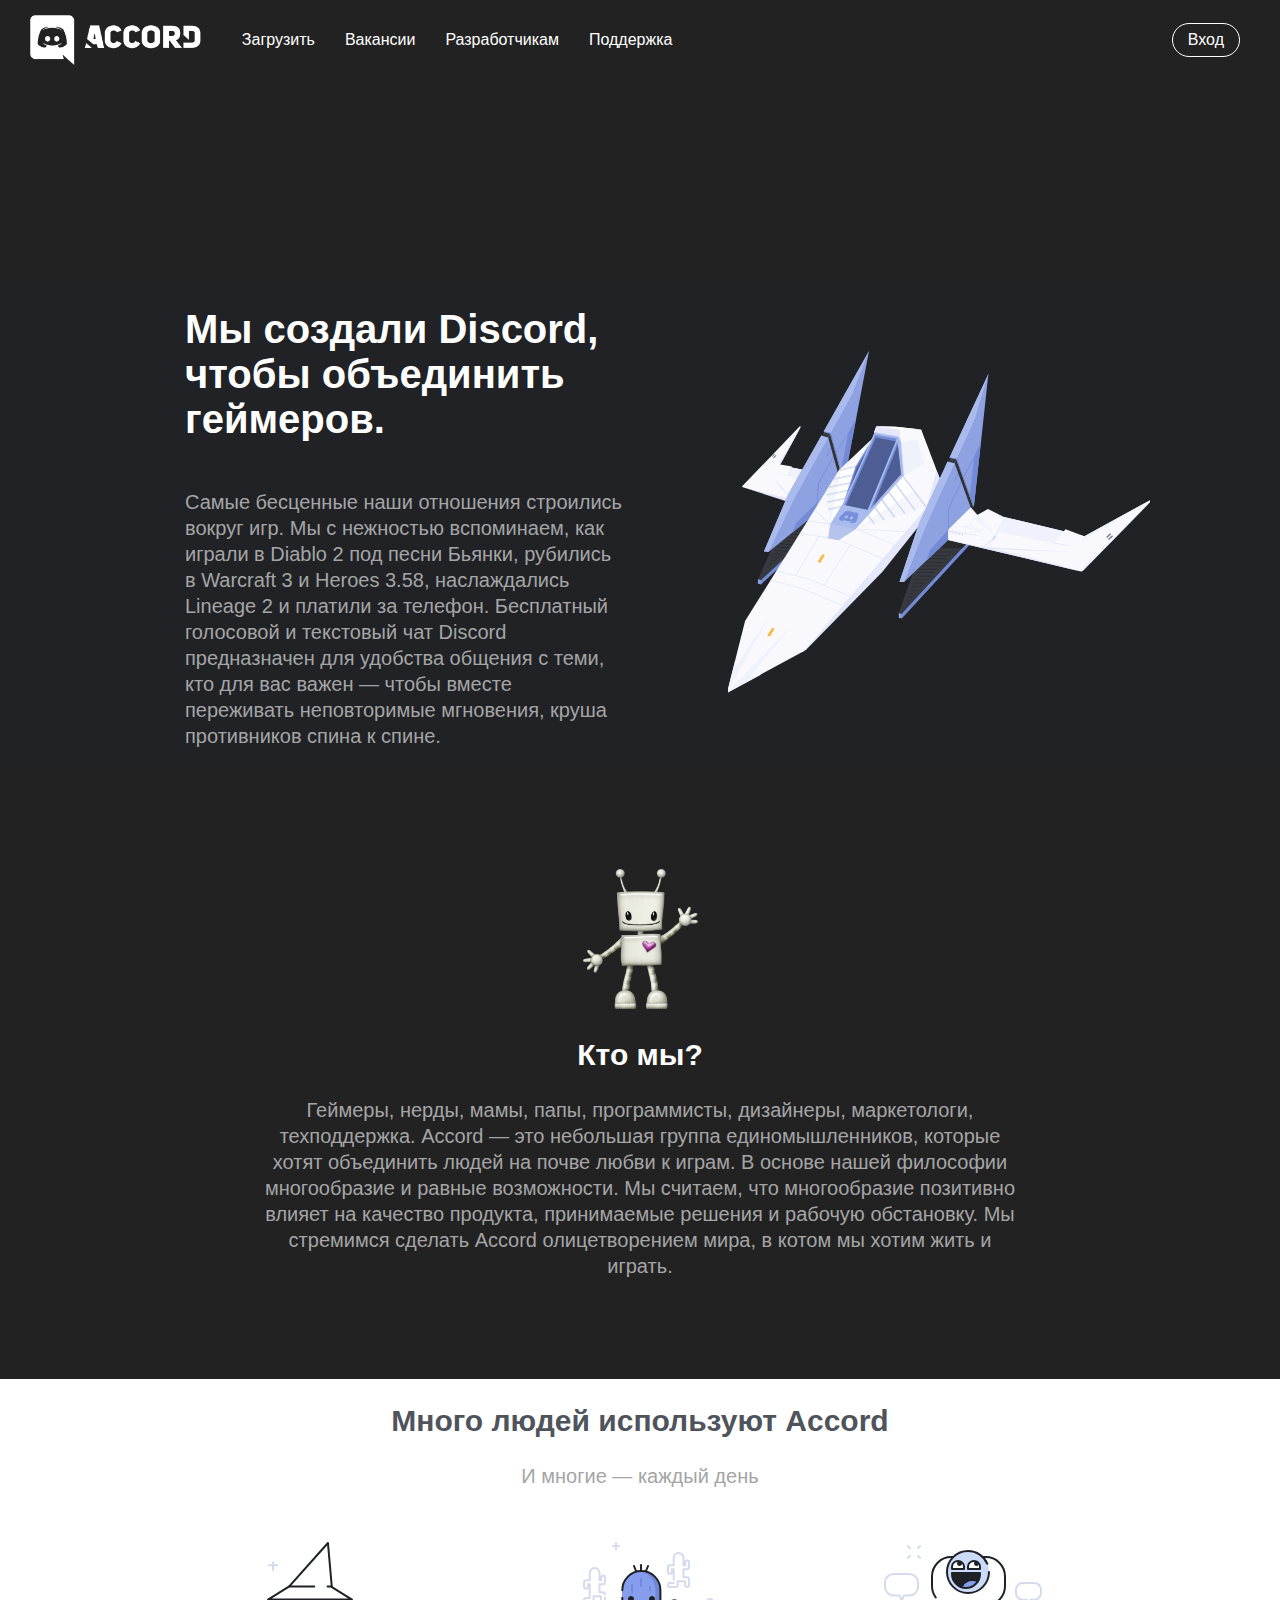
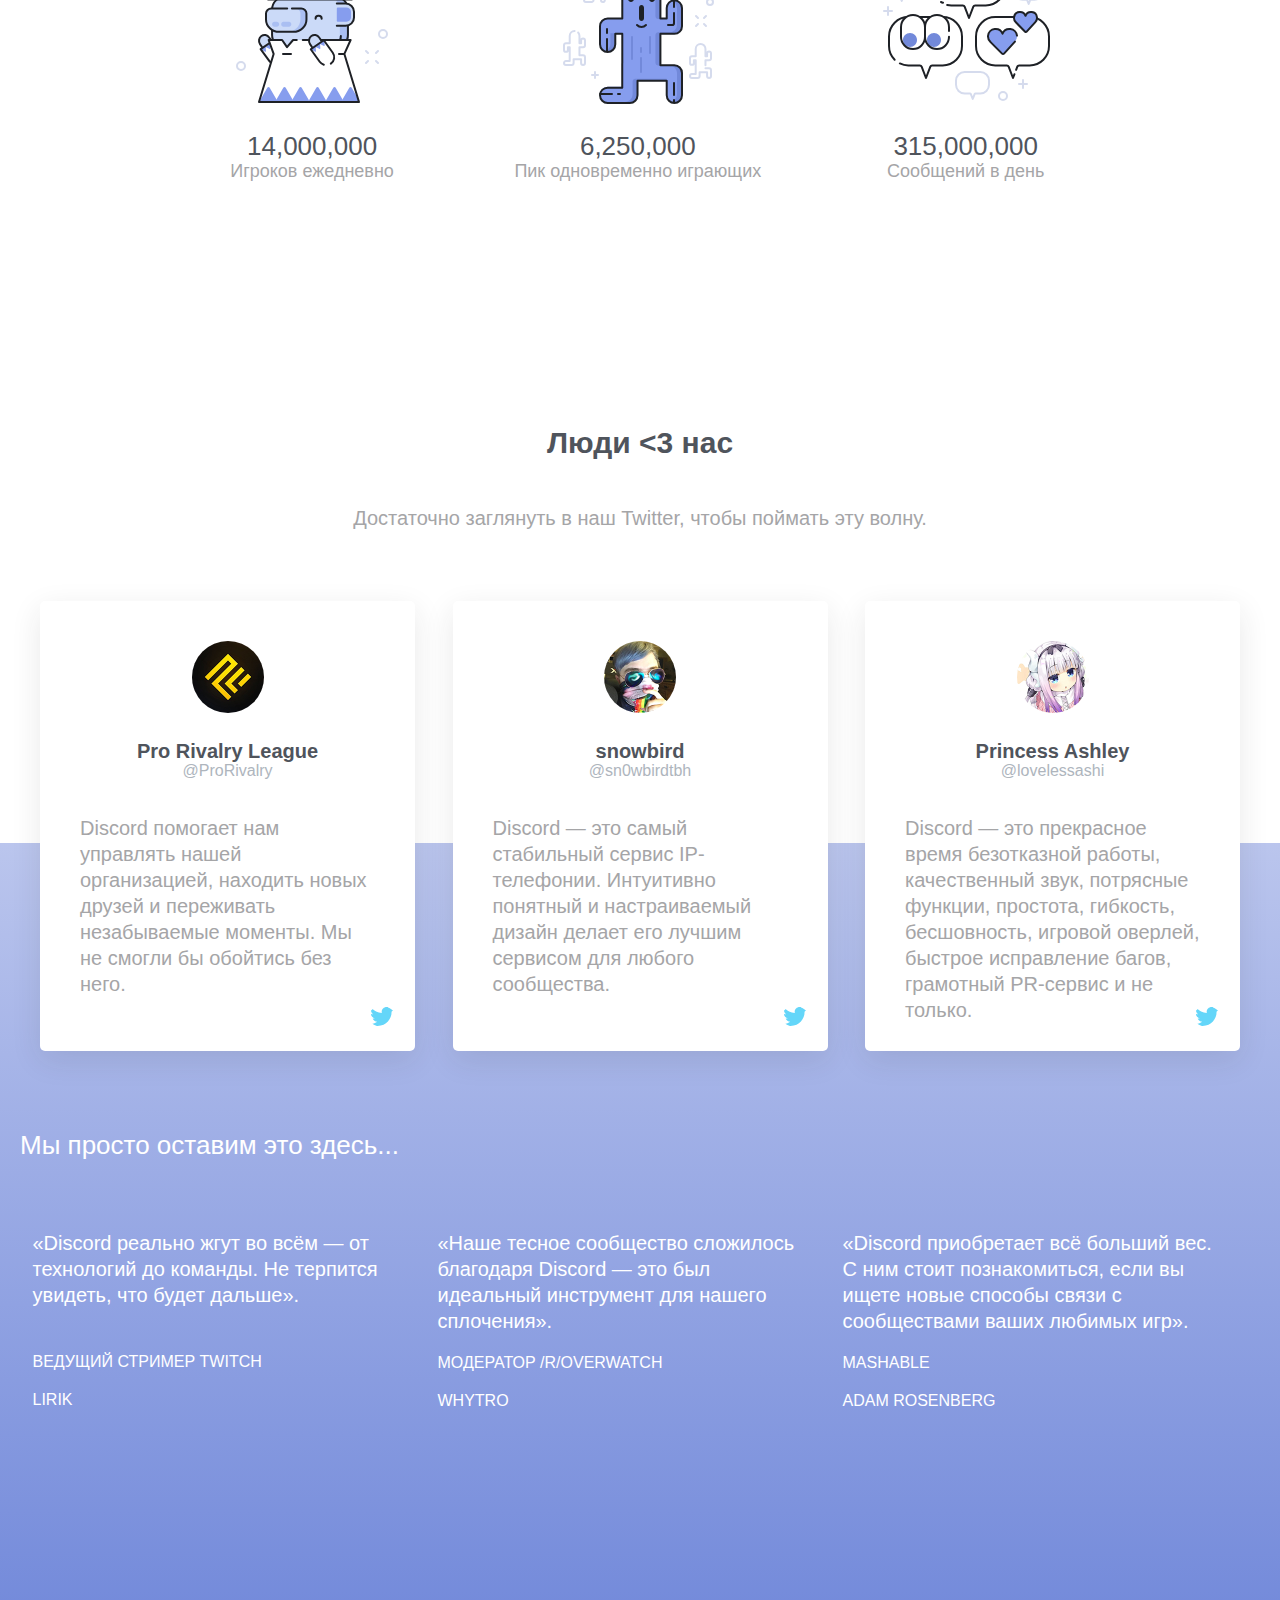
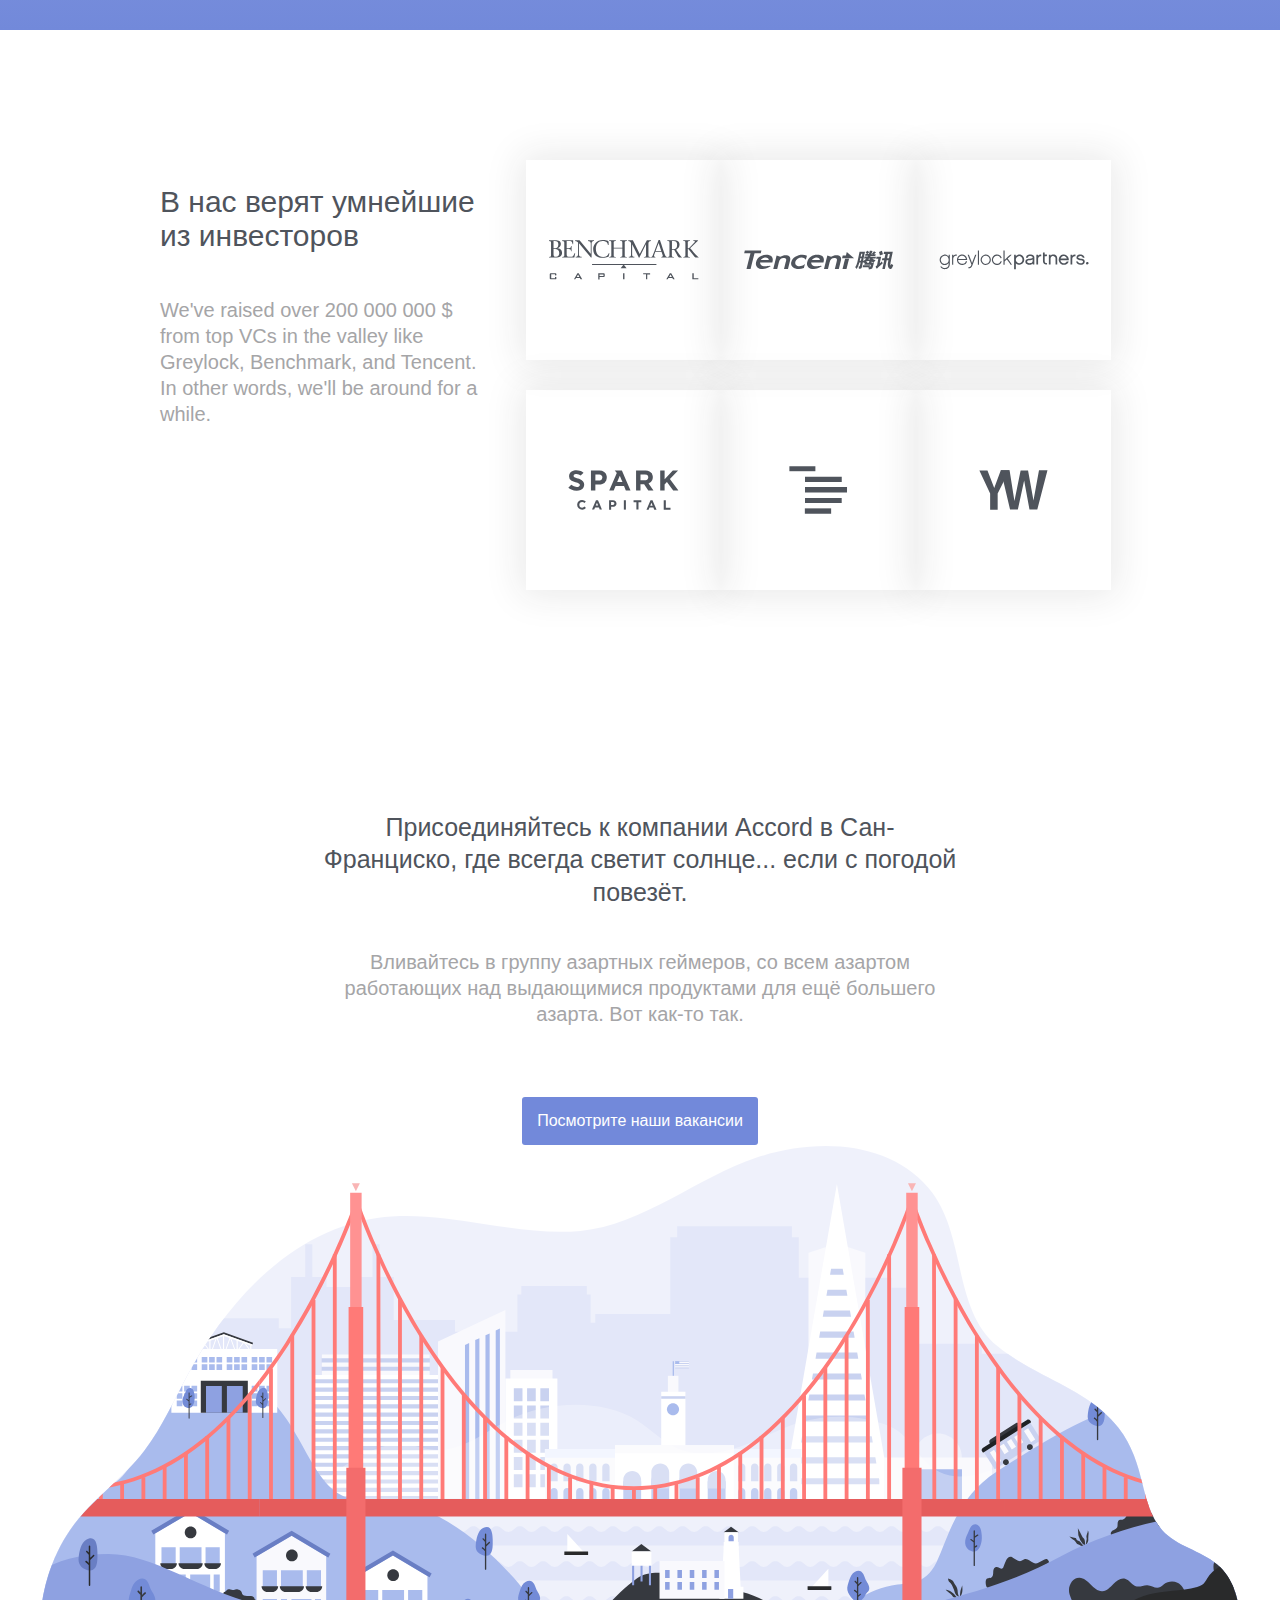
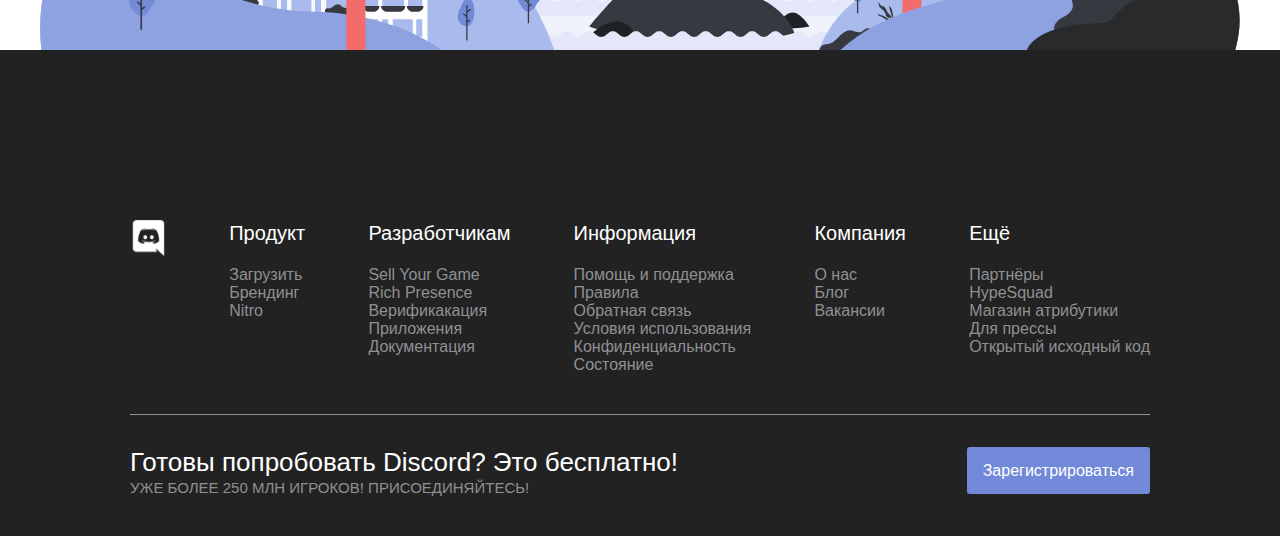
==== about.html @ 6767e028 "about page" ====
<!doctype html>
<html lang="en">
<head>
    <meta charset="UTF-8">
    <meta name="viewport"
          content="width=device-width, user-scalable=no, initial-scale=1.0, maximum-scale=1.0, minimum-scale=1.0">
    <meta http-equiv="X-UA-Compatible" content="ie=edge">
    <link rel="stylesheet" href="css/app.css">
    <link rel="stylesheet" href="https://use.fontawesome.com/releases/v5.8.1/css/all.css"
          integrity="sha384-50oBUHEmvpQ+1lW4y57PTFmhCaXp0ML5d60M1M7uH2+nqUivzIebhndOJK28anvf" crossorigin="anonymous">
    <link href="https://fonts.googleapis.com/css?family=Roboto+Condensed:300,400&amp;subset=cyrillic" rel="stylesheet"
          type='text/css'>
    <title>About_us</title>
</head>
<body>
<div class="square"></div>
<header>
    <div class="nav_panel">
        <div class="nav_panel__child">
            <img class="logo" src="img/default.png">
        </div>
        <ul class="nav_panel__child navigation">
            <li><a href="#">Загрузить</a></li>
            <li><a href="#">Вакансии</a></li>
            <li class="submenu"><a href="#">Разработчикам</a></li>
            <li class="submenu"><a href="#">Поддержка</a></li>
        </ul>
        <div class="nav_panel__child share">
            <a class="social social-tw" href="https://twitter.com/discordapp">
                <i class="fab fa-twitter-square"></i>
            </a>
            <a class="social social-fb" href="https://www.facebook.com/discordapp">
                <i class="fab fa-facebook-square"></i>
            </a>
            <a class="social social-inst" href="https://www.instagram.com/discordapp/">
                <i class="fab fa-instagram"></i>
            </a>
            <a class="button_open" href="https://discordapp.com/channels/@me">Вход</a>
        </div>
    </div>
</header>
<div class="what_for_section">
    <div class="what_for_wrapper">
        <div class="what_for_text">
            <h1>Мы создали Discord, чтобы объединить геймеров.</h1>
            <p> Самые бесценные наши отношения строились вокруг игр.
                Мы с нежностью вспоминаем, как играли в Diablo 2 под песни Бьянки, рубились в Warcraft 3 и Heroes 3.58,
                наслаждались Lineage 2 и платили за телефон.
                Бесплатный голосовой и текстовый чат Discord предназначен для удобства общения с теми,
                кто для вас важен — чтобы вместе переживать неповторимые мгновения, круша противников спина к спине.</p>
        </div>
        <div><img src="img/plain.svg" alt="plain"></div>
    </div>
</div>
<div class="who_we_are">
    <div class="who_we_are_wrapper">
        <div><img src="img/robot1.png" alt="robot"></div>
        <div class="who_we_are_text">
            <h2>Кто мы?</h2>
            <p> Геймеры, нерды, мамы, папы, программисты, дизайнеры, маркетологи,
                техподдержка. Accord — это небольшая группа единомышленников, которые
                хотят объединить людей на почве любви к играм. В основе нашей философии
                многообразие и равные возможности. Мы считаем, что многообразие позитивно
                влияет на качество продукта, принимаемые решения и рабочую обстановку. Мы
                стремимся сделать Accord олицетворением мира, в котом мы хотим жить и
                играть.</p>
        </div>
    </div>
</div>
<div class="how_many">
    <div class="how_many_wrapper">
        <div class="how_many_text">
            <h2>Много людей используют Accord</h2>
            <p> И многие — каждый день</p>
        </div>
        <div class="how_many_statistic">
            <div class="statistic_child players">
                <img src="img/dwarf.svg" alt="dwarf">
                <h3>14,000,000</h3>
                <p>Игроков ежедневно</p>
            </div>
            <div class="statistic_child pik">
                <img src="img/cactus.svg" alt="cactus">
                <h3>6,250,000</h3>
                <p>Пик одновременно играющих</p>
            </div>
            <div class="statistic_child messages">
                <img src="img/messages.svg" alt="messages">
                <h3>315,000,000</h3>
                <p>Сообщений в день</p>
            </div>
        </div>
    </div>
</div>
<div class="reviews">
    <div class="reviews_wrapper">
        <div class="reviews_text">
            <h2>Люди <3 нас</h2>
            <p> Достаточно заглянуть в наш Twitter, чтобы поймать эту волну.</p>
        </div>
        <div class="feedback">
            <div class="feedback_child first">
                <img src="img/avatars/first.jpg" alt="ProRivalry">
                <h4>Pro Rivalry League</h4>
                <div class="user_name">@ProRivalry</div>
                <p>Discord помогает нам управлять нашей организацией,
                    находить новых друзей и переживать незабываемые моменты.
                    Мы не смогли бы обойтись без него.</p>
                <a class="tweetLink" href="https://twitter.com/ProRivalry/status/864916530286411776" target="_blank">
                    <img src="img/twitter_blue.svg" alt="Twitter">
                </a>
            </div>
            <div class="feedback_child second">
                <img src="img/avatars/second.jpg" alt="snowbird">
                <h4>snowbird</h4>
                <div class="user_name">@sn0wbirdtbh</div>
                <p>Discord — это самый стабильный сервис IP-телефонии.
                    Интуитивно понятный и настраиваемый дизайн делает его лучшим сервисом
                    для любого сообщества.</p>
                <a class="tweetLink" href="https://twitter.com/snowbirdtbh/status/864934396373151745" target="_blank">
                    <img src="img/twitter_blue.svg" alt="Twitter">
                </a>
            </div>
            <div class="feedback_child third">
                <img src="img/avatars/third.jpg" alt="Princess Ashley">
                <h4>Princess Ashley</h4>
                <div class="user_name">@lovelessashi</div>
                <p>Discord — это прекрасное время безотказной работы, качественный звук,
                    потрясные функции, простота, гибкость, бесшовность, игровой оверлей,
                    быстрое исправление багов, грамотный PR-сервис и не только.</p>
                <a class="tweetLink" href="https://twitter.com/lovelessashi/status/864953511850594304" target="_blank">
                    <img src="img/twitter_blue.svg" alt="Twitter">
                </a>
            </div>
        </div>
    </div>
    <div class="leave_it_here">
        <h3>Мы просто оставим это здесь...</h3>
    </div>
    <div class="quotes">
        <div class="quotes_child streamer">
            <p>«Discord реально жгут во всём — от технологий до команды. Не терпится увидеть, что будет дальше».</p>
            <div>ВЕДУЩИЙ СТРИМЕР TWITCH</div>
            <div>LIRIK</div>
        </div>
        <div class="quotes_child moderator">
            <p>«Наше тесное сообщество сложилось благодаря Discord —
                это был идеальный инструмент для нашего сплочения».</p>
            <div>МОДЕРАТОР /R/OVERWATCH</div>
            <div>WHYTRO</div>
        </div>
        <div class="quotes_child mashable">
            <p>«Discord приобретает всё больший вес. С ним стоит познакомиться,
                если вы ищете новые способы связи с сообществами ваших любимых игр».</p>
            <div>MASHABLE</div>
            <div>ADAM ROSENBERG</div>
        </div>
    </div>
</div>

<div class="investors">
    <div class="investors_wrapper">
        <div class="investors_text">
            <h2>В нас верят умнейшие из инвесторов</h2>
            <p> We've raised over 200 000 000 $ from top
                VCs in the valley like Greylock, Benchmark, and Tencent.
                In other words, we'll be around for a while.</p>
        </div>
        <div class="investors_name">
            <div class="investors_name_child benchmark">
                <a href="http://www.benchmark.com/">
                    <img src="img/elements/benchmark.svg" alt="benchmark">
                </a>
            </div>
            <div class="investors_name_child tencent">
                <a href="https://www.tencent.com/zh-cn/index.html">
                    <img src="img/elements/tencent.svg" alt="tencent">
                </a>
            </div>
            <div class="investors_name_child greylock">
                <a href="https://www.greylock.com/">
                    <img src="img/elements/greylock.svg" alt="greylock">
                </a>
            </div>
            <div class="investors_name_child sparkcapital">
                <a href="https://www.sparkcapital.com/">
                    <img src="img/elements/spark.svg" alt="sparkcapital">
                </a>
            </div>
            <div class="investors_name_child indexventures">
                <a href="https://www.indexventures.com/">
                    <img src="img/elements/indexventures.svg" alt="indexventures">
                </a>
            </div>
            <div class="investors_name_child youwebinc">
                <a href="https://www.youwebinc.com/">
                    <img src="img/elements/youwebinc.svg" alt="youwebinc">
                </a>
            </div>
        </div>
    </div>
</div>

            <div class="joinAccord">
                <div class="joinAccord_wrapper">
                    <div class="joinAccord_text">
                        <h2>Присоединяйтесь к компании Accord в Сан-Франциско, где всегда светит солнце...
                            если с погодой повезёт.</h2>
                        <p> Вливайтесь в группу азартных геймеров, со всем азартом работающих над выдающимися
                            продуктами для ещё большего азарта. Вот как-то так.</p>
                    </div>
                    <div class="joinAccord_vacancies">
                        <a href="#">Посмотрите наши вакансии</a>
                    </div>
                    <img src="img/bridge.svg">
                </div>
            </div>
<footer>
<div class="footer_upper">
    <a class="footer_upper_child mini" href="#">
        <img class="minilogo" src="img/mini.png">
    </a>
    <div class="footer_upper_child product"><p>Продукт</p>
        <a href="#">Загрузить</a>
        <a href="#">Брендинг</a>
        <a href="#">Nitrо</a>
    </div>
    <div class="footer_upper_child developers"><p>Разработчикам</p>
        <a href="#">Sell Your Game</a>
        <a href="#">Rich Presence</a>
        <a href="#">Верификакация</a>
        <a href="#">Приложения</a>
        <a href="#">Документация</a>
    </div>
    <div class="footer_upper_child information"><p>Информация</p>
        <a href="#">Помощь и поддержка</a>
        <a href="#">Правила</a>
        <a href="#">Обратная связь</a>
        <a href="#">Условия использования</a>
        <a href="#">Конфиденциальность</a>
        <a href="#">Состояние</a>
    </div>
    <div class="footer_upper_child company"><p>Компания</p>
        <a href="about.html">О нас</a>
        <a href="#">Блог</a>
        <a href="#">Вакансии</a>
    </div>
    <div class="footer_upper_child else"><p>Ещё</p>
        <a href="#">Партнёры</a>
        <a href="#">HypeSquad</a>
        <a href="#">Магазин атрибутики</a>
        <a href="#">Для прессы</a>
        <a href="#">Открытый исходный код</a>
    </div>
</div>
<div class="footer_bottom">
    <div class="footer_bottom_text">
        <h2 class="readyToJoin">Готовы попробовать Discord? Это бесплатно!</h2>
        <h3 class="joinOtherPlayers">УЖЕ БОЛЕЕ 250 МЛН ИГРОКОВ! ПРИСОЕДИНЯЙТЕСЬ!</h3>
    </div>
    <a class="button_registration" href="//discordapp.com/register">Зарегистрироваться</a>
</div>
</footer>

            <script src="../js/script.js"></script>

</body>
</html>
---- css/app.css ----
.nav_panel .navigation, .nav_panel__child:last-child, .what_for_section, .who_we_are, .how_many, .investors, .investors_name_child, .investors_name_child a {
  display: flex;
  justify-content: center;
  align-items: center; }

.nav_panel__child:first-child, .main_section, .main__upper, footer, .what_for_wrapper .what_for_text, .who_we_are_wrapper, .who_we_are_text, .how_many_wrapper, .how_many_text, .statistic_child, .reviews, .reviews_wrapper, .reviews_text, .joinAccord_wrapper {
  display: flex;
  justify-content: center;
  align-items: center;
  flex-direction: column; }

.main__upper .button_wrapper, .footer_upper, .footer_bottom, .what_for_wrapper, .feedback {
  display: flex;
  justify-content: space-between;
  align-items: center; }

.how_many_statistic {
  display: flex;
  justify-content: space-around;
  align-items: center; }

.quotes, .investors_wrapper {
  display: flex;
  justify-content: center;
  align-items: flex-start; }

html, body {
  box-sizing: border-box;
  margin: 0px;
  padding: 0px;
  font-family: 'Roboto', sans-serif;
  background: #222222;
  color: white; }

header {
  color: #fff;
  width: 100%; }

.nav_panel {
  display: flex;
  padding: 0 30px;
  height: 80px; }
  .nav_panel__child .logo {
    height: 50px;
    width: auto; }
  .nav_panel__child:first-child {
    margin-right: 30px; }
  .nav_panel .navigation {
    list-style-type: none;
    padding: 0;
    margin: 0;
    justify-content: flex-start; }
    .nav_panel .navigation li {
      margin-right: 30px; }
      .nav_panel .navigation li a {
        text-decoration: none;
        display: block;
        color: #ffffff; }
  .nav_panel__child:last-child a {
    display: block;
    color: white;
    margin-right: 10px; }
  .nav_panel__child:last-child .button_open {
    text-decoration: none;
    border: 1px solid white;
    border-radius: 25px;
    padding: 7px 15px; }
    .nav_panel__child:last-child .button_open font {
      size: 10px; }
  .nav_panel .share {
    margin-left: auto; }

.main_section {
  width: 100%; }

.main__upper {
  box-sizing: border-box;
  max-width: 800px;
  margin-top: 50px; }
  .main__upper h1 {
    line-height: 44px; }
    .main__upper h1 font {
      size: 60px;
      weight: 700; }
  .main__upper p {
    color: #a5a5a7;
    line-height: 24px;
    margin-top: 12px;
    max-width: 720px;
    text-align: center; }
    .main__upper p font {
      size: 24px;
      weight: 400; }
  .main__upper .button_wrapper {
    width: 540px; }
  .main__upper .button {
    display: block;
    box-sizing: border-box;
    width: 250px;
    background-color: #fff;
    border-radius: 5px;
    color: #18191c;
    text-decoration: none;
    text-align: center;
    padding: 15px 15px; }
    .main__upper .button font {
      size: 10px; }
  .main__upper .open_accord {
    background-color: #7289DA;
    color: white; }

.main__bottom {
  position: relative;
  width: 100%;
  height: 650px;
  background: url("../img/elements/elements.png") no-repeat; }
  .main__bottom img {
    position: absolute; }

.question {
  left: 415px;
  top: 90px; }

.monitor_big {
  left: 380px;
  top: 160px; }

.laptop {
  left: 665px;
  top: 280px; }

.mob1 {
  top: 375px;
  left: 260px; }

.mob2 {
  top: 380px;
  left: 105px; }

.mixture {
  top: 425px;
  left: 50px; }

.joystick {
  top: 520px;
  left: 410px; }

.earphones {
  top: 258px;
  right: 225px; }

.coin_left {
  top: 258px;
  left: 200px; }

.coin_right {
  top: 40px;
  right: 520px; }

.bomb {
  top: 235px;
  left: 150px;
  animation: up_down 1.5s infinite alternate ease-in-out;
  animation-delay: .4s; }

.coin_left, .coin_right {
  animation: up_down 1.5s infinite alternate ease-in-out; }

@keyframes up_down {
  0% {
    transform: translateY(0); }
  100% {
    transform: translateY(10px); } }
footer {
  width: 100%;
  box-sizing: border-box;
  padding-bottom: 40px; }

.footer_upper {
  width: 1020px;
  box-sizing: border-box;
  margin: 150px auto 40px; }

.footer_upper_child {
  display: flex;
  justify-content: center;
  align-self: flex-start;
  flex-direction: column; }
  .footer_upper_child a {
    color: #909092;
    text-decoration: none; }
  .footer_upper_child p {
    color: white; }
  .footer_upper_child .minilogo {
    width: 36px;
    height: 36px;
    margin-top: 20px; }

.footer_bottom {
  width: 1020px;
  padding-top: 30px;
  border-top: 1px solid #909092; }

.footer_bottom_text h2 {
  font-size: 26px;
  font-weight: 400;
  line-height: 34px;
  margin: 0;
  outline: 0;
  padding: 0; }
.footer_bottom_text h3 {
  color: #909092;
  font-size: 15px;
  font-weight: 400;
  margin: 0;
  outline: 0;
  padding: 0;
  vertical-align: baseline;
  line-height: 1.15; }

.button_registration {
  text-decoration: none;
  border-radius: 3px;
  line-height: 15px;
  padding: 16px;
  background-color: #7289DA;
  color: white; }
  .button_registration font {
    size: 15px; }

html, body {
  box-sizing: border-box;
  margin: 0px;
  padding: 0px;
  font-family: 'Roboto', sans-serif;
  background: #222222;
  color: white; }

h1 {
  font-size: 40px;
  font-weight: 700;
  line-height: 1.13; }

h2 {
  font-size: 30px;
  font-weight: 600;
  line-height: 1.13; }

h3 {
  font-size: 26px;
  font-weight: 500;
  color: #4F545C;
  line-height: 1.1;
  margin-bottom: 0; }

h4 {
  font-size: 20px;
  font-weight: 600;
  color: #4F545C;
  line-height: 1.1;
  margin-bottom: 0; }

p {
  color: #a5a5a7;
  font-size: 20px;
  font-weight: 500;
  line-height: 1.3; }

header {
  color: #fff;
  width: 100%; }

.nav_panel {
  display: flex;
  padding: 0 30px;
  height: 80px; }
  .nav_panel__child .logo {
    height: 50px;
    width: auto; }
  .nav_panel__child:first-child {
    margin-right: 30px; }
  .nav_panel .navigation {
    list-style-type: none;
    padding: 0;
    margin: 0;
    justify-content: flex-start; }
    .nav_panel .navigation li {
      margin-right: 30px; }
      .nav_panel .navigation li a {
        text-decoration: none;
        display: block;
        color: #ffffff; }
  .nav_panel__child:last-child a {
    display: block;
    color: white;
    margin-right: 10px; }
  .nav_panel__child:last-child .button_open {
    text-decoration: none;
    border: 1px solid white;
    border-radius: 25px;
    padding: 7px 15px; }
    .nav_panel__child:last-child .button_open font {
      size: 10px; }
  .nav_panel .share {
    margin-left: auto; }

.what_for_section {
  width: 100%;
  background: #202225;
  margin: 200px 0 100px; }

.what_for_wrapper {
  width: 1020px; }
  .what_for_wrapper .what_for_text {
    max-width: 440px; }
  .what_for_wrapper .what_for_text {
    margin-left: 55px; }
  .what_for_wrapper img {
    animation: up_down 4s infinite alternate ease-in-out; }
@keyframes up_down {
  0% {
    transform: translateY(0); }
  100% {
    transform: translateY(20px); } }
.who_we_are {
  width: auto;
  margin-bottom: 100px; }

.who_we_are_text {
  max-width: 755px;
  text-align: center; }
  .who_we_are_text p {
    margin: 0; }

.who_we_are img {
  width: 115px;
  height: 140px; }

.how_many {
  width: auto;
  padding-bottom: 200px;
  background: white; }

.how_many_text {
  text-align: center;
  margin-bottom: 50px; }
  .how_many_text h2 {
    color: #4F545C; }
  .how_many_text p {
    margin: 0; }

.how_many_statistic {
  box-sizing: border-box;
  width: 940px;
  flex-wrap: wrap; }
  .how_many_statistic p {
    font-size: 18px;
    margin-top: 0; }

.who_we_are img {
  width: 115px;
  height: 140px; }

.reviews {
  width: auto;
  padding-bottom: 200px;
  background: linear-gradient(#e3e7f8, #7289da) 0 0 no-repeat;
  background-size: contain, 100%; }

.reviews_wrapper {
  width: 100%;
  background: linear-gradient(#fff, #fff) 0 0 no-repeat;
  background-size: 100% 65%; }

.reviews_text {
  text-align: center;
  margin-bottom: 50px; }
  .reviews_text h2 {
    color: #4F545C; }

.feedback {
  width: 1200px;
  flex-wrap: wrap; }

.feedback_child {
  display: flex;
  justify-content: flex-start;
  flex-direction: column;
  align-items: center;
  width: 375px;
  height: 450px;
  box-sizing: border-box;
  padding: 40px;
  position: relative;
  margin-bottom: 30px;
  border-radius: 5px;
  background: #fff;
  box-shadow: 0 9px 30px 0 rgba(35, 39, 42, 0.1); }
  .feedback_child img {
    border-radius: 50%;
    height: 72px;
    width: 72px; }
  .feedback_child .user_name {
    color: #AEB5BD; }
  .feedback_child p {
    font-weight: 300;
    margin-top: 35px; }
  .feedback_child a {
    background: none;
    bottom: 20px;
    right: 20px;
    display: block;
    position: absolute; }
    .feedback_child a img {
      width: 26px;
      height: 21px; }

.leave_it_here {
  align-self: flex-start; }
  .leave_it_here h3 {
    color: white;
    margin: 50px 20px; }

.quotes {
  width: 100%; }

.quotes_child {
  width: 375px;
  margin-right: 30px; }
  .quotes_child p {
    color: white; }
  .quotes_child div {
    margin-bottom: 20px; }

.streamer p {
  margin-bottom: 45px; }

.investors {
  width: 100%;
  padding: 130px 0;
  background: white; }

.investors_wrapper {
  width: 960px;
  height: 500px;
  flex-wrap: wrap;
  box-sizing: border-box; }

.investors_text {
  display: flex;
  justify-content: center;
  align-items: flex-start;
  flex-direction: column;
  flex-basis: 35%; }
  .investors_text h2 {
    color: #4F545C;
    font-weight: 300; }

.investors_name {
  display: flex;
  justify-content: flex-start;
  align-items: center;
  flex-basis: 65%;
  flex-wrap: wrap;
  background-color: white;
  padding-left: 30px;
  box-sizing: border-box; }

.investors_name_child {
  flex-basis: 20%;
  height: 200px;
  margin-bottom: 30px;
  min-width: 175px;
  padding: 0 10px;
  box-shadow: 0 0 35px 5px rgba(35, 39, 42, 0.1); }
  .investors_name_child a {
    border-radius: 5px;
    box-sizing: border-box; }

.joinAccord {
  width: 100%;
  background: white; }

.joinAccord_wrapper {
  margin-left: auto;
  margin-right: auto;
  padding: 0; }

.joinAccord_text {
  display: flex;
  flex-direction: column;
  text-align: center;
  width: 50%; }
  .joinAccord_text h2 {
    color: #4F545C;
    font-size: 25px;
    font-weight: 300;
    line-height: 1.3; }

.joinAccord_vacancies {
  margin-top: 50px;
  text-align: center;
  background-color: #7289DA;
  border-radius: 3px;
  padding: 15px; }
  .joinAccord_vacancies a {
    text-decoration: none;
    color: white; }

footer {
  width: 100%;
  box-sizing: border-box;
  padding-bottom: 40px; }

.footer_upper {
  width: 1020px;
  box-sizing: border-box;
  margin: 150px auto 40px; }

.footer_upper_child {
  display: flex;
  justify-content: center;
  align-self: flex-start;
  flex-direction: column; }
  .footer_upper_child a {
    color: #909092;
    text-decoration: none; }
  .footer_upper_child p {
    color: white; }
  .footer_upper_child .minilogo {
    width: 36px;
    height: 36px;
    margin-top: 20px; }

.footer_bottom {
  width: 1020px;
  padding-top: 30px;
  border-top: 1px solid #909092; }

.footer_bottom_text h2 {
  font-size: 26px;
  font-weight: 400;
  line-height: 34px;
  margin: 0;
  outline: 0;
  padding: 0; }
.footer_bottom_text h3 {
  color: #909092;
  font-size: 15px;
  font-weight: 400;
  margin: 0;
  outline: 0;
  padding: 0;
  vertical-align: baseline;
  line-height: 1.15; }

.button_registration {
  text-decoration: none;
  border-radius: 3px;
  line-height: 15px;
  padding: 16px;
  background-color: #7289DA;
  color: white; }
  .button_registration font {
    size: 15px; }

/*# sourceMappingURL=app.css.map */
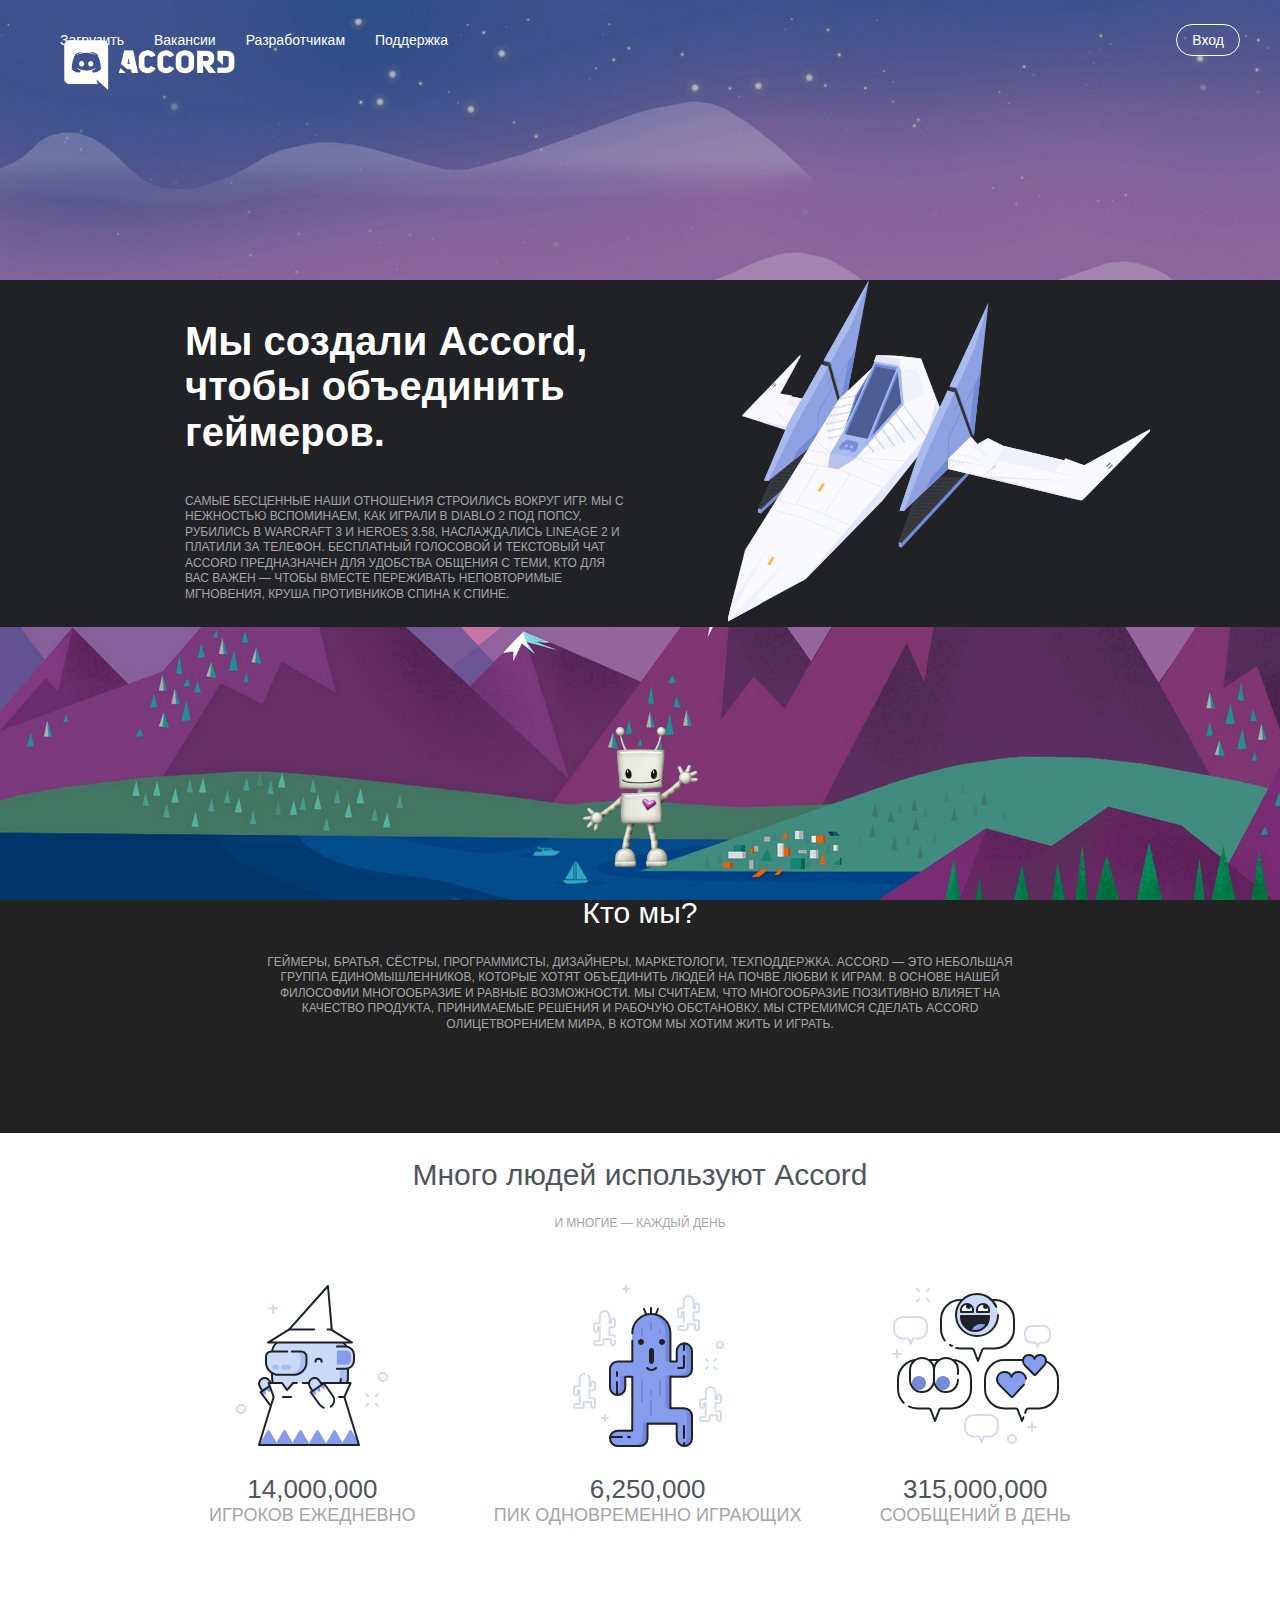
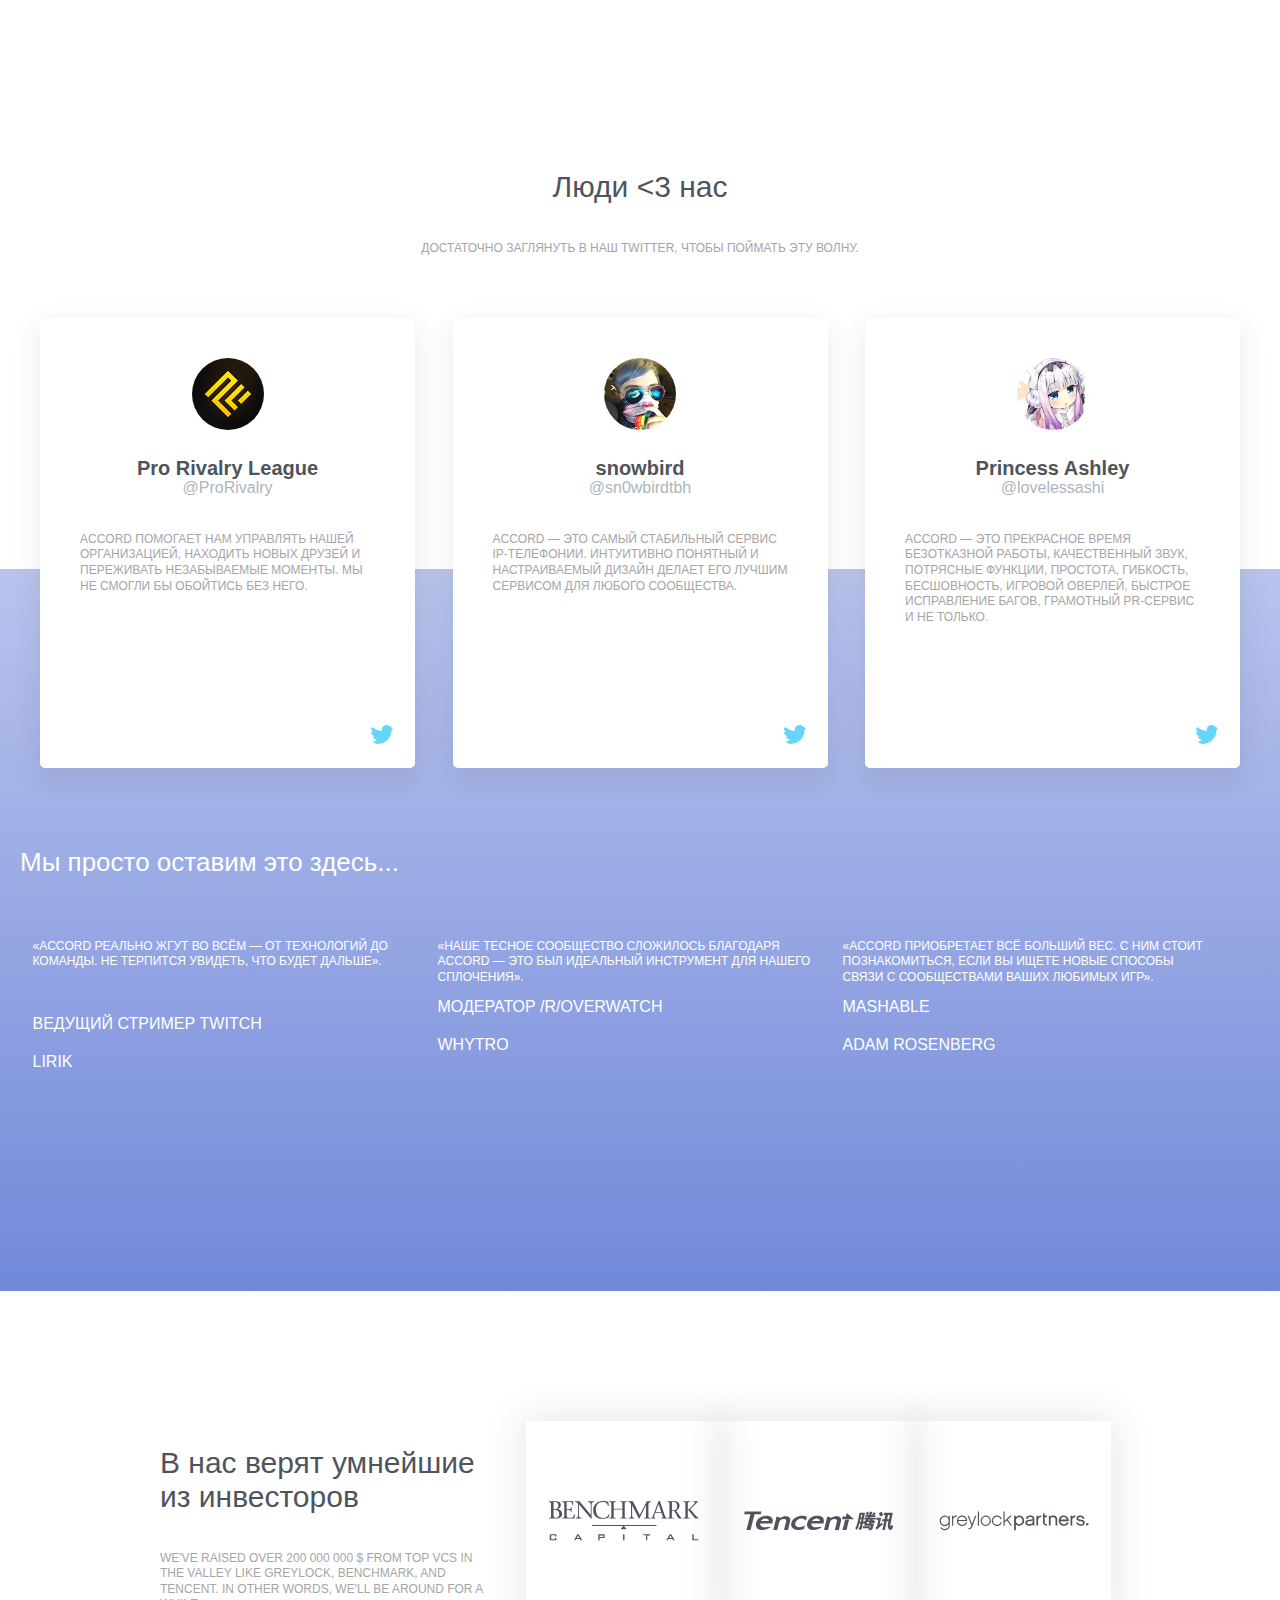
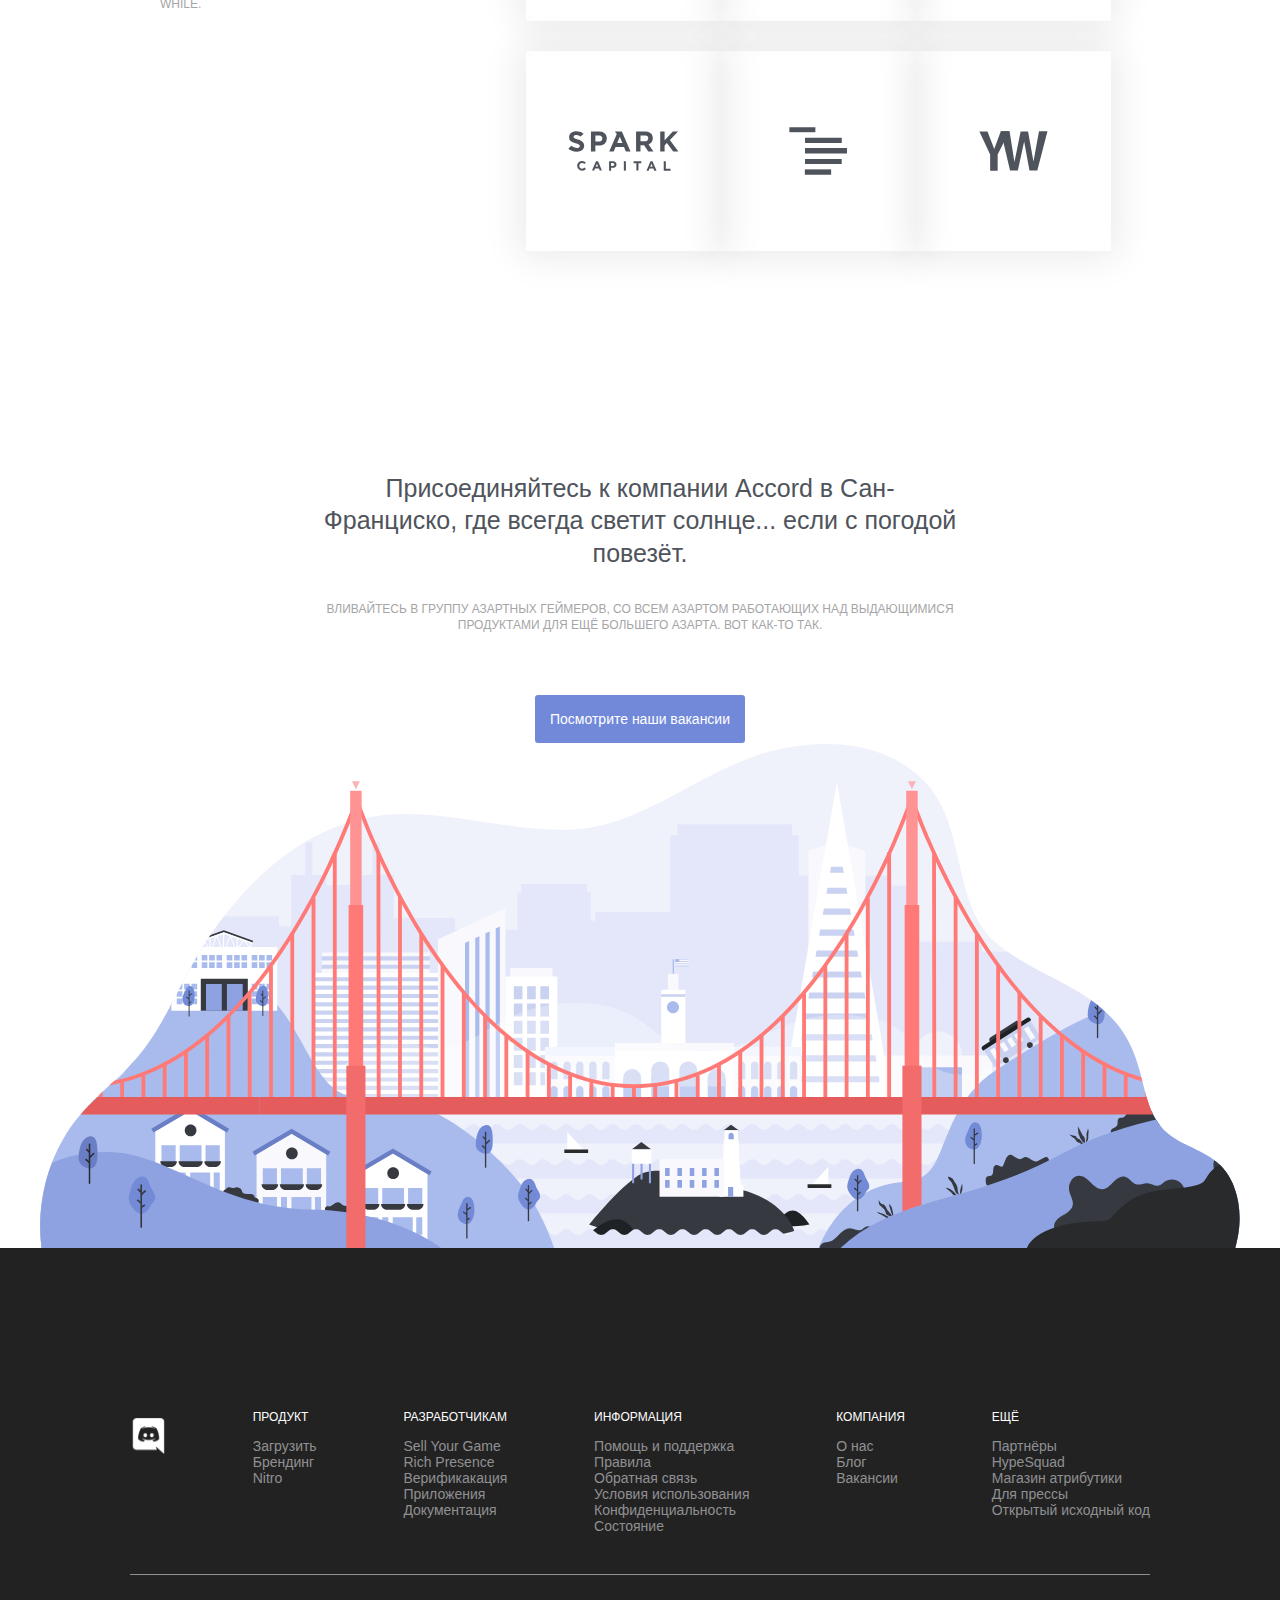
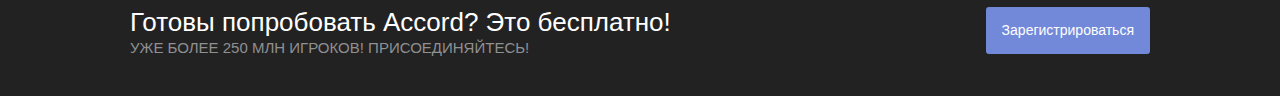
==== commit 728bf2ad: "registration page" ====
--- a/about.html
+++ b/about.html
@@ -42,11 +42,11 @@
 <div class="what_for_section">
     <div class="what_for_wrapper">
         <div class="what_for_text">
-            <h1>Мы создали Discord, чтобы объединить геймеров.</h1>
+            <h1>Мы создали Accord, чтобы объединить геймеров.</h1>
             <p> Самые бесценные наши отношения строились вокруг игр.
-                Мы с нежностью вспоминаем, как играли в Diablo 2 под песни Бьянки, рубились в Warcraft 3 и Heroes 3.58,
+                Мы с нежностью вспоминаем, как играли в Diablo 2 под попсу, рубились в Warcraft 3 и Heroes 3.58,
                 наслаждались Lineage 2 и платили за телефон.
-                Бесплатный голосовой и текстовый чат Discord предназначен для удобства общения с теми,
+                Бесплатный голосовой и текстовый чат Accord предназначен для удобства общения с теми,
                 кто для вас важен — чтобы вместе переживать неповторимые мгновения, круша противников спина к спине.</p>
         </div>
         <div><img src="img/plain.svg" alt="plain"></div>
@@ -57,7 +57,7 @@
         <div><img src="img/robot1.png" alt="robot"></div>
         <div class="who_we_are_text">
             <h2>Кто мы?</h2>
-            <p> Геймеры, нерды, мамы, папы, программисты, дизайнеры, маркетологи,
+            <p> Геймеры, братья, сёстры, программисты, дизайнеры, маркетологи,
                 техподдержка. Accord — это небольшая группа единомышленников, которые
                 хотят объединить людей на почве любви к играм. В основе нашей философии
                 многообразие и равные возможности. Мы считаем, что многообразие позитивно
@@ -103,7 +103,7 @@
                 <img src="img/avatars/first.jpg" alt="ProRivalry">
                 <h4>Pro Rivalry League</h4>
                 <div class="user_name">@ProRivalry</div>
-                <p>Discord помогает нам управлять нашей организацией,
+                <p>Accord помогает нам управлять нашей организацией,
                     находить новых друзей и переживать незабываемые моменты.
                     Мы не смогли бы обойтись без него.</p>
                 <a class="tweetLink" href="https://twitter.com/ProRivalry/status/864916530286411776" target="_blank">
@@ -114,7 +114,7 @@
                 <img src="img/avatars/second.jpg" alt="snowbird">
                 <h4>snowbird</h4>
                 <div class="user_name">@sn0wbirdtbh</div>
-                <p>Discord — это самый стабильный сервис IP-телефонии.
+                <p>Accord — это самый стабильный сервис IP-телефонии.
                     Интуитивно понятный и настраиваемый дизайн делает его лучшим сервисом
                     для любого сообщества.</p>
                 <a class="tweetLink" href="https://twitter.com/snowbirdtbh/status/864934396373151745" target="_blank">
@@ -125,7 +125,7 @@
                 <img src="img/avatars/third.jpg" alt="Princess Ashley">
                 <h4>Princess Ashley</h4>
                 <div class="user_name">@lovelessashi</div>
-                <p>Discord — это прекрасное время безотказной работы, качественный звук,
+                <p>Accord — это прекрасное время безотказной работы, качественный звук,
                     потрясные функции, простота, гибкость, бесшовность, игровой оверлей,
                     быстрое исправление багов, грамотный PR-сервис и не только.</p>
                 <a class="tweetLink" href="https://twitter.com/lovelessashi/status/864953511850594304" target="_blank">
@@ -139,18 +139,18 @@
     </div>
     <div class="quotes">
         <div class="quotes_child streamer">
-            <p>«Discord реально жгут во всём — от технологий до команды. Не терпится увидеть, что будет дальше».</p>
+            <p>«Accord реально жгут во всём — от технологий до команды. Не терпится увидеть, что будет дальше».</p>
             <div>ВЕДУЩИЙ СТРИМЕР TWITCH</div>
             <div>LIRIK</div>
         </div>
         <div class="quotes_child moderator">
-            <p>«Наше тесное сообщество сложилось благодаря Discord —
+            <p>«Наше тесное сообщество сложилось благодаря Accord —
                 это был идеальный инструмент для нашего сплочения».</p>
             <div>МОДЕРАТОР /R/OVERWATCH</div>
             <div>WHYTRO</div>
         </div>
         <div class="quotes_child mashable">
-            <p>«Discord приобретает всё больший вес. С ним стоит познакомиться,
+            <p>«Accord приобретает всё больший вес. С ним стоит познакомиться,
                 если вы ищете новые способы связи с сообществами ваших любимых игр».</p>
             <div>MASHABLE</div>
             <div>ADAM ROSENBERG</div>
@@ -255,7 +255,7 @@
 </div>
 <div class="footer_bottom">
     <div class="footer_bottom_text">
-        <h2 class="readyToJoin">Готовы попробовать Discord? Это бесплатно!</h2>
+        <h2 class="readyToJoin">Готовы попробовать Accord? Это бесплатно!</h2>
         <h3 class="joinOtherPlayers">УЖЕ БОЛЕЕ 250 МЛН ИГРОКОВ! ПРИСОЕДИНЯЙТЕСЬ!</h3>
     </div>
     <a class="button_registration" href="//discordapp.com/register">Зарегистрироваться</a>
--- a/css/app.css
+++ b/css/app.css
@@ -80,16 +80,15 @@
   .main__upper h1 {
     line-height: 44px; }
     .main__upper h1 font {
-      size: 60px;
+      size: 55px;
       weight: 700; }
   .main__upper p {
     color: #a5a5a7;
     line-height: 24px;
     margin-top: 12px;
-    max-width: 720px;
-    text-align: center; }
+    max-width: 800px; }
     .main__upper p font {
-      size: 24px;
+      size: 18px;
       weight: 400; }
   .main__upper .button_wrapper {
     width: 540px; }
@@ -564,4 +563,72 @@
   .button_registration font {
     size: 15px; }
 
+html, body {
+  box-sizing: border-box;
+  margin: 0px;
+  padding: 0px;
+  font-family: 'Roboto', sans-serif;
+  background: url("/img/solntse_gory_ozero_pejzazh.jpg") no-repeat #222222;
+  color: white;
+  position: relative;
+  height: 800px;
+  width: 100%; }
+
+p {
+  font-size: 12px;
+  text-Transform: uppercase; }
+
+h2 {
+  font-weight: 300; }
+
+.logo {
+  height: 50px;
+  width: auto;
+  position: absolute;
+  top: 5%;
+  left: 5%; }
+
+.registration {
+  position: absolute;
+  left: 30%;
+  top: 30%;
+  width: 480px;
+  height: 460px;
+  box-sizing: border-box;
+  padding: 10px;
+  background: #36393F;
+  border-radius: 3px; }
+
+.registration_form {
+  display: flex;
+  flex-direction: column;
+  justify-content: flex-start;
+  align-items: center; }
+
+input {
+  box-sizing: border-box;
+  width: 400px;
+  border: none;
+  border-radius: 3px;
+  padding: 10px; }
+
+.fields {
+  margin-bottom: 25px; }
+
+#continue {
+  color: white;
+  background: #7289DA;
+  font-weight: 500;
+  font-size: 16px;
+  margin-bottom: 15px; }
+
+.already_registered {
+  align-self: flex-start;
+  margin-left: 32px; }
+
+a {
+  text-decoration: none;
+  color: #7289DA;
+  font-size: 14px; }
+
 /*# sourceMappingURL=app.css.map */
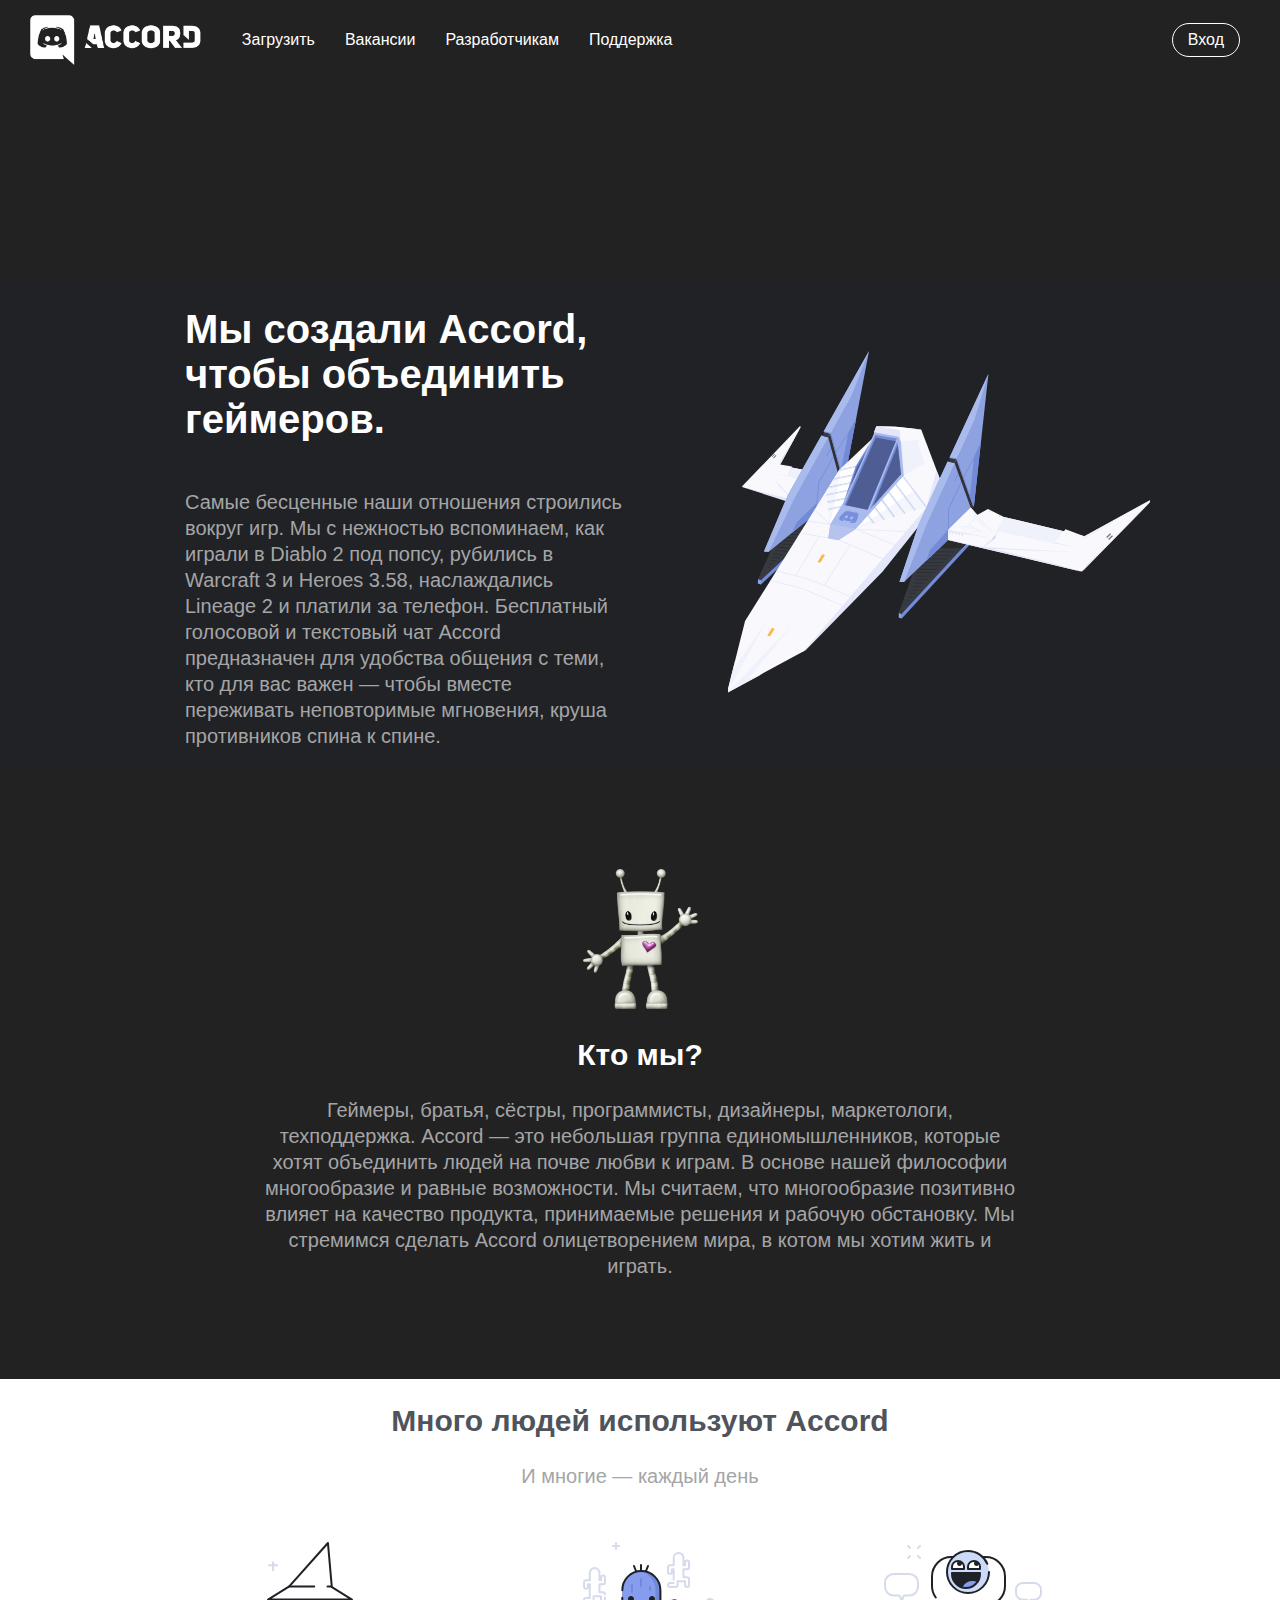
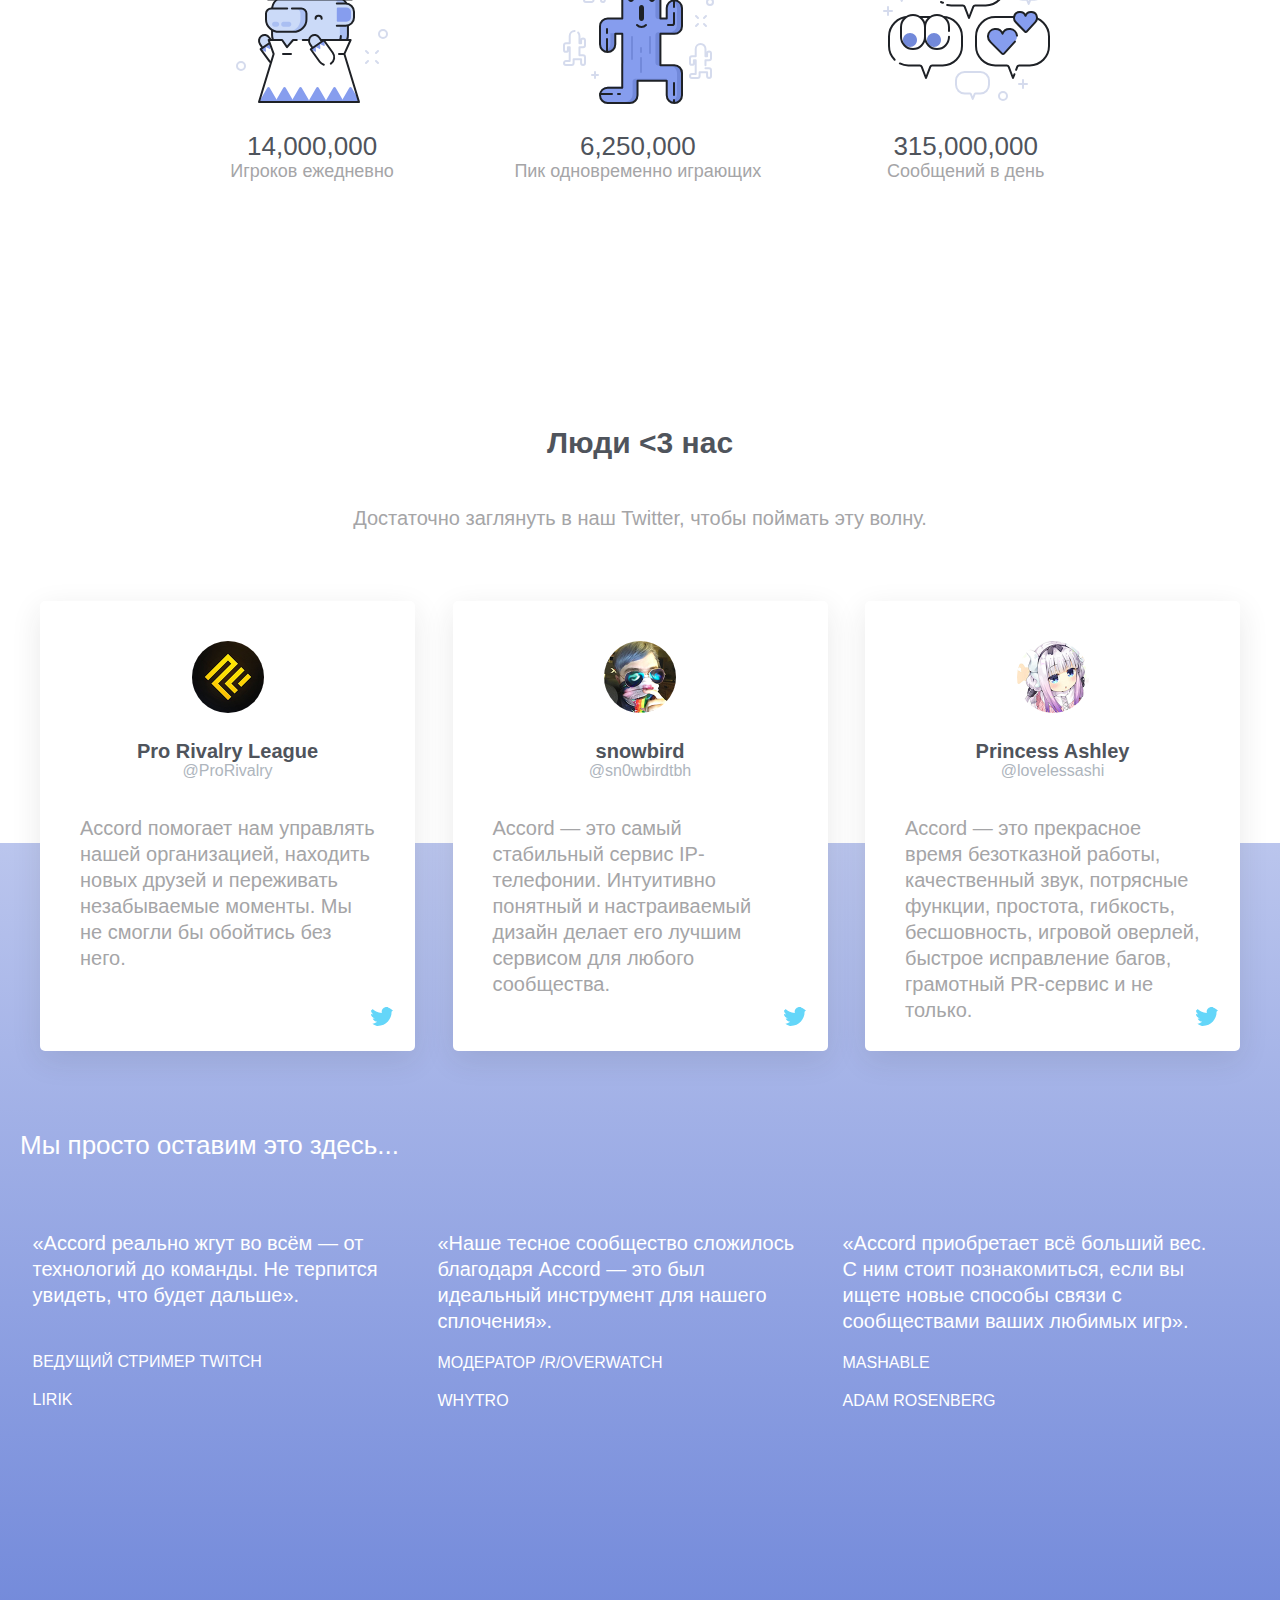
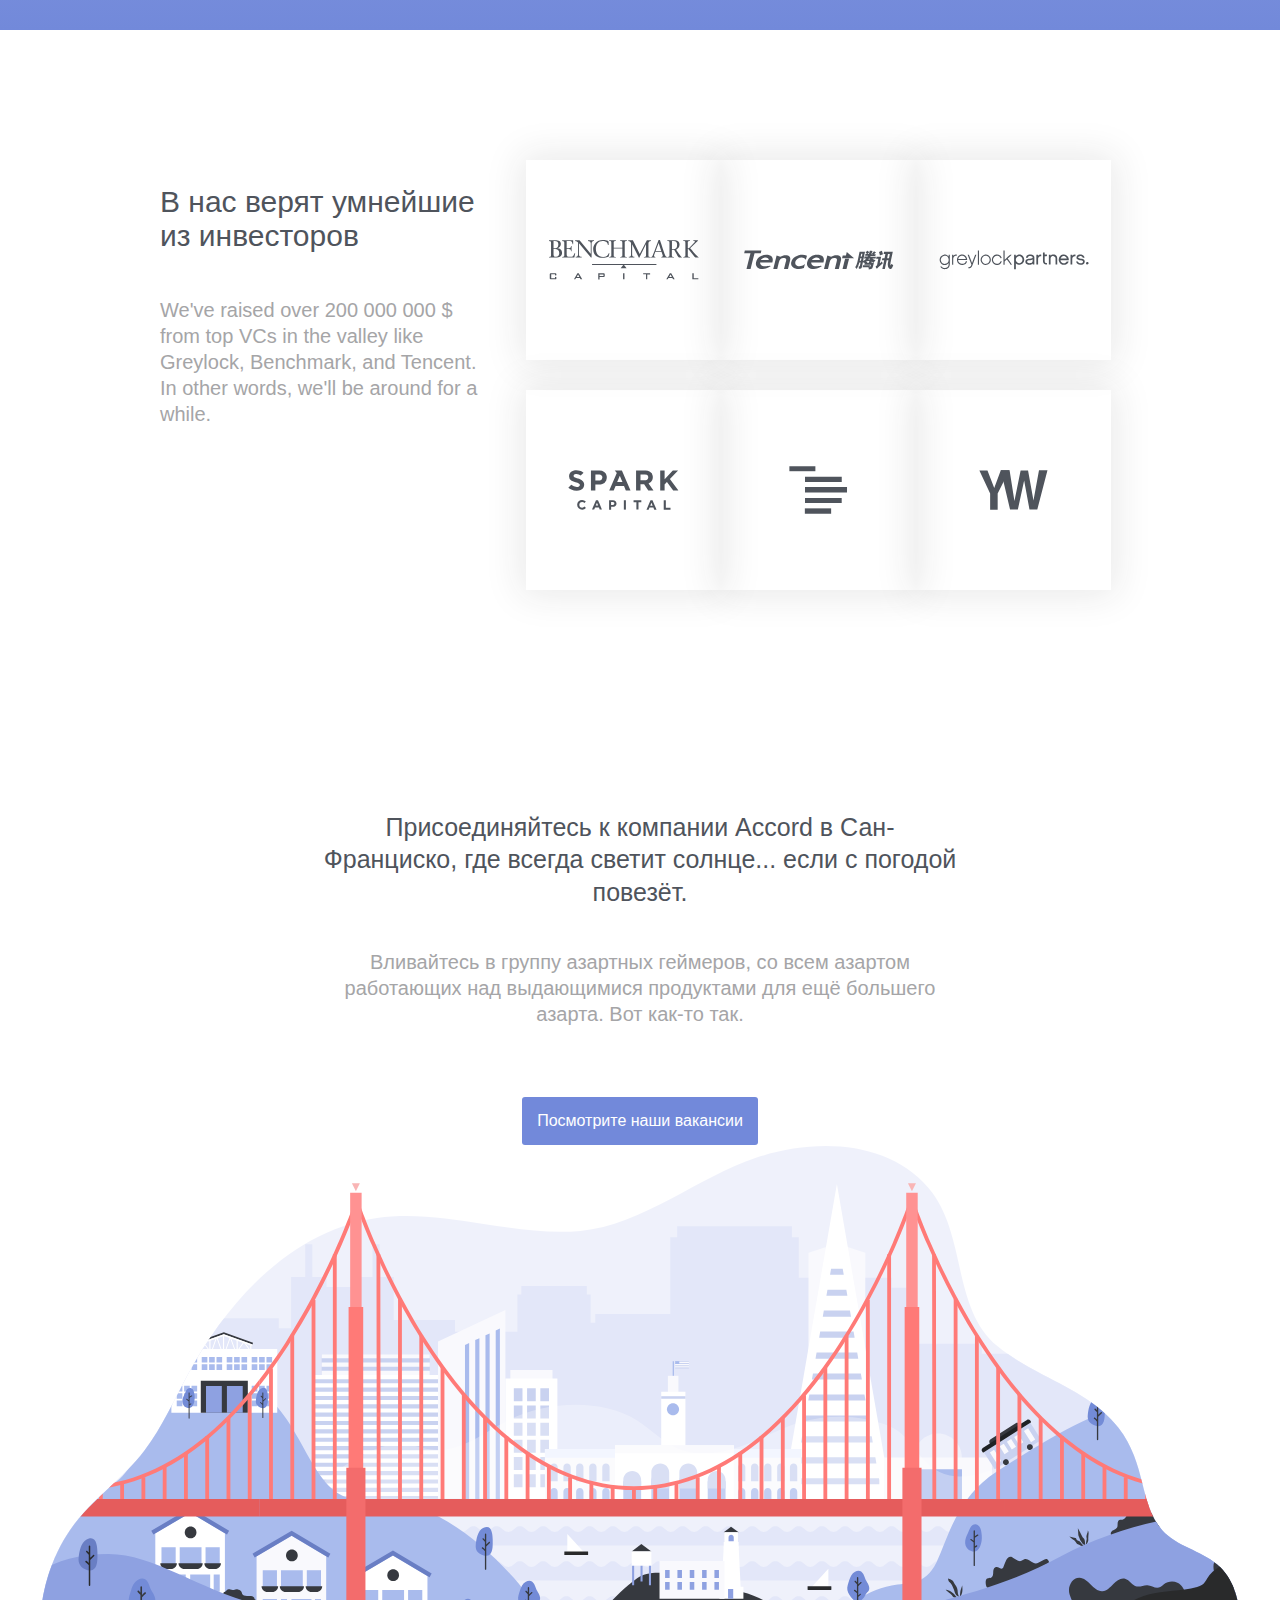
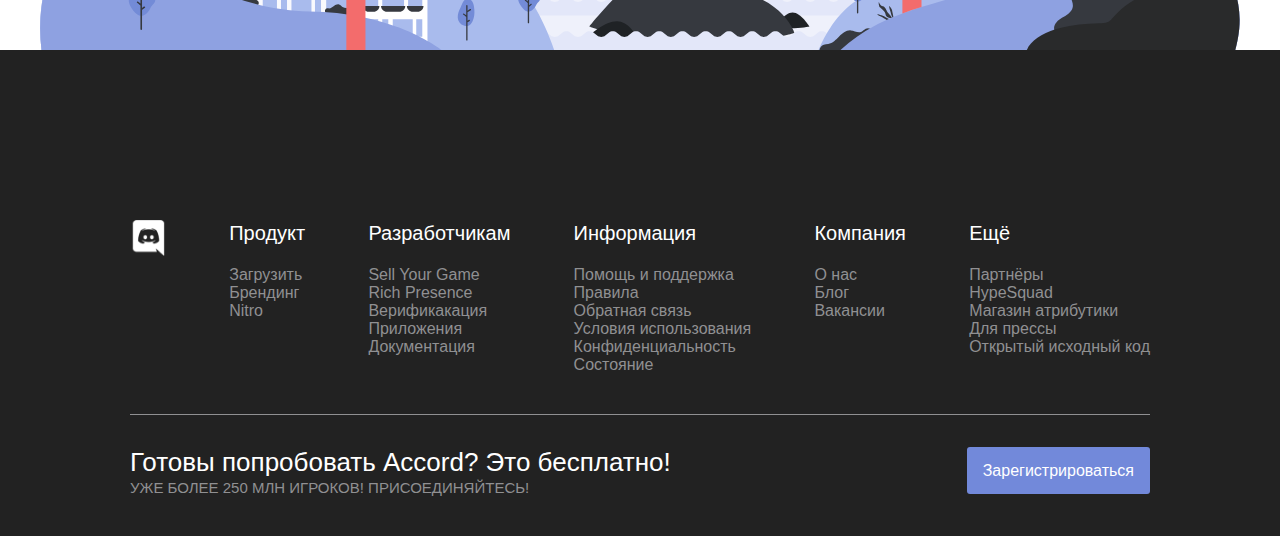
==== commit 2c8ed2c3: "support" ====
--- a/about.html
+++ b/about.html
@@ -13,256 +13,260 @@
     <title>About_us</title>
 </head>
 <body>
-<div class="square"></div>
-<header>
-    <div class="nav_panel">
-        <div class="nav_panel__child">
-            <img class="logo" src="img/default.png">
-        </div>
-        <ul class="nav_panel__child navigation">
-            <li><a href="#">Загрузить</a></li>
-            <li><a href="#">Вакансии</a></li>
-            <li class="submenu"><a href="#">Разработчикам</a></li>
-            <li class="submenu"><a href="#">Поддержка</a></li>
-        </ul>
-        <div class="nav_panel__child share">
-            <a class="social social-tw" href="https://twitter.com/discordapp">
-                <i class="fab fa-twitter-square"></i>
+<main class="about_wrapper">
+    <div class="square"></div>
+    <header>
+        <div class="nav_panel">
+            <div class="nav_panel__child">
+                <img class="logo" src="img/default.png">
+            </div>
+            <ul class="nav_panel__child navigation">
+                <li><a href="#">Загрузить</a></li>
+                <li><a href="#">Вакансии</a></li>
+                <li class="submenu"><a href="#">Разработчикам</a></li>
+                <li class="submenu"><a href="#">Поддержка</a></li>
+            </ul>
+            <div class="nav_panel__child share">
+                <a class="social social-tw" href="https://twitter.com/discordapp">
+                    <i class="fab fa-twitter-square"></i>
+                </a>
+                <a class="social social-fb" href="https://www.facebook.com/discordapp">
+                    <i class="fab fa-facebook-square"></i>
+                </a>
+                <a class="social social-inst" href="https://www.instagram.com/discordapp/">
+                    <i class="fab fa-instagram"></i>
+                </a>
+                <a class="button_open" href="https://discordapp.com/channels/@me">Вход</a>
+            </div>
+        </div>
+    </header>
+    <div class="what_for_section">
+        <div class="what_for_wrapper">
+            <div class="what_for_text">
+                <h1>Мы создали Accord, чтобы объединить геймеров.</h1>
+                <p> Самые бесценные наши отношения строились вокруг игр.
+                    Мы с нежностью вспоминаем, как играли в Diablo 2 под попсу, рубились в Warcraft 3 и Heroes 3.58,
+                    наслаждались Lineage 2 и платили за телефон.
+                    Бесплатный голосовой и текстовый чат Accord предназначен для удобства общения с теми,
+                    кто для вас важен — чтобы вместе переживать неповторимые мгновения, круша противников спина к
+                    спине.</p>
+            </div>
+            <div><img src="img/plain.svg" alt="plain"></div>
+        </div>
+    </div>
+    <div class="who_we_are">
+        <div class="who_we_are_wrapper">
+            <div><img src="img/robot1.png" alt="robot"></div>
+            <div class="who_we_are_text">
+                <h2>Кто мы?</h2>
+                <p> Геймеры, братья, сёстры, программисты, дизайнеры, маркетологи,
+                    техподдержка. Accord — это небольшая группа единомышленников, которые
+                    хотят объединить людей на почве любви к играм. В основе нашей философии
+                    многообразие и равные возможности. Мы считаем, что многообразие позитивно
+                    влияет на качество продукта, принимаемые решения и рабочую обстановку. Мы
+                    стремимся сделать Accord олицетворением мира, в котом мы хотим жить и
+                    играть.</p>
+            </div>
+        </div>
+    </div>
+    <div class="how_many">
+        <div class="how_many_wrapper">
+            <div class="how_many_text">
+                <h2>Много людей используют Accord</h2>
+                <p> И многие — каждый день</p>
+            </div>
+            <div class="how_many_statistic">
+                <div class="statistic_child players">
+                    <img src="img/dwarf.svg" alt="dwarf">
+                    <h3>14,000,000</h3>
+                    <p>Игроков ежедневно</p>
+                </div>
+                <div class="statistic_child pik">
+                    <img src="img/cactus.svg" alt="cactus">
+                    <h3>6,250,000</h3>
+                    <p>Пик одновременно играющих</p>
+                </div>
+                <div class="statistic_child messages">
+                    <img src="img/messages.svg" alt="messages">
+                    <h3>315,000,000</h3>
+                    <p>Сообщений в день</p>
+                </div>
+            </div>
+        </div>
+    </div>
+    <div class="reviews">
+        <div class="reviews_wrapper">
+            <div class="reviews_text">
+                <h2>Люди <3 нас</h2>
+                <p> Достаточно заглянуть в наш Twitter, чтобы поймать эту волну.</p>
+            </div>
+            <div class="feedback">
+                <div class="feedback_child first">
+                    <img src="img/avatars/first.jpg" alt="ProRivalry">
+                    <h4>Pro Rivalry League</h4>
+                    <div class="user_name">@ProRivalry</div>
+                    <p>Accord помогает нам управлять нашей организацией,
+                        находить новых друзей и переживать незабываемые моменты.
+                        Мы не смогли бы обойтись без него.</p>
+                    <a class="tweetLink" href="https://twitter.com/ProRivalry/status/864916530286411776"
+                       target="_blank">
+                        <img src="img/twitter_blue.svg" alt="Twitter">
+                    </a>
+                </div>
+                <div class="feedback_child second">
+                    <img src="img/avatars/second.jpg" alt="snowbird">
+                    <h4>snowbird</h4>
+                    <div class="user_name">@sn0wbirdtbh</div>
+                    <p>Accord — это самый стабильный сервис IP-телефонии.
+                        Интуитивно понятный и настраиваемый дизайн делает его лучшим сервисом
+                        для любого сообщества.</p>
+                    <a class="tweetLink" href="https://twitter.com/snowbirdtbh/status/864934396373151745"
+                       target="_blank">
+                        <img src="img/twitter_blue.svg" alt="Twitter">
+                    </a>
+                </div>
+                <div class="feedback_child third">
+                    <img src="img/avatars/third.jpg" alt="Princess Ashley">
+                    <h4>Princess Ashley</h4>
+                    <div class="user_name">@lovelessashi</div>
+                    <p>Accord — это прекрасное время безотказной работы, качественный звук,
+                        потрясные функции, простота, гибкость, бесшовность, игровой оверлей,
+                        быстрое исправление багов, грамотный PR-сервис и не только.</p>
+                    <a class="tweetLink" href="https://twitter.com/lovelessashi/status/864953511850594304"
+                       target="_blank">
+                        <img src="img/twitter_blue.svg" alt="Twitter">
+                    </a>
+                </div>
+            </div>
+        </div>
+        <div class="leave_it_here">
+            <h3>Мы просто оставим это здесь...</h3>
+        </div>
+        <div class="quotes">
+            <div class="quotes_child streamer">
+                <p>«Accord реально жгут во всём — от технологий до команды. Не терпится увидеть, что будет дальше».</p>
+                <div>ВЕДУЩИЙ СТРИМЕР TWITCH</div>
+                <div>LIRIK</div>
+            </div>
+            <div class="quotes_child moderator">
+                <p>«Наше тесное сообщество сложилось благодаря Accord —
+                    это был идеальный инструмент для нашего сплочения».</p>
+                <div>МОДЕРАТОР /R/OVERWATCH</div>
+                <div>WHYTRO</div>
+            </div>
+            <div class="quotes_child mashable">
+                <p>«Accord приобретает всё больший вес. С ним стоит познакомиться,
+                    если вы ищете новые способы связи с сообществами ваших любимых игр».</p>
+                <div>MASHABLE</div>
+                <div>ADAM ROSENBERG</div>
+            </div>
+        </div>
+    </div>
+
+    <div class="investors">
+        <div class="investors_wrapper">
+            <div class="investors_text">
+                <h2>В нас верят умнейшие из инвесторов</h2>
+                <p> We've raised over 200 000 000 $ from top
+                    VCs in the valley like Greylock, Benchmark, and Tencent.
+                    In other words, we'll be around for a while.</p>
+            </div>
+            <div class="investors_name">
+                <div class="investors_name_child benchmark">
+                    <a href="http://www.benchmark.com/">
+                        <img src="img/elements/benchmark.svg" alt="benchmark">
+                    </a>
+                </div>
+                <div class="investors_name_child tencent">
+                    <a href="https://www.tencent.com/zh-cn/index.html">
+                        <img src="img/elements/tencent.svg" alt="tencent">
+                    </a>
+                </div>
+                <div class="investors_name_child greylock">
+                    <a href="https://www.greylock.com/">
+                        <img src="img/elements/greylock.svg" alt="greylock">
+                    </a>
+                </div>
+                <div class="investors_name_child sparkcapital">
+                    <a href="https://www.sparkcapital.com/">
+                        <img src="img/elements/spark.svg" alt="sparkcapital">
+                    </a>
+                </div>
+                <div class="investors_name_child indexventures">
+                    <a href="https://www.indexventures.com/">
+                        <img src="img/elements/indexventures.svg" alt="indexventures">
+                    </a>
+                </div>
+                <div class="investors_name_child youwebinc">
+                    <a href="https://www.youwebinc.com/">
+                        <img src="img/elements/youwebinc.svg" alt="youwebinc">
+                    </a>
+                </div>
+            </div>
+        </div>
+    </div>
+
+    <div class="joinAccord">
+        <div class="joinAccord_wrapper">
+            <div class="joinAccord_text">
+                <h2>Присоединяйтесь к компании Accord в Сан-Франциско, где всегда светит солнце...
+                    если с погодой повезёт.</h2>
+                <p> Вливайтесь в группу азартных геймеров, со всем азартом работающих над выдающимися
+                    продуктами для ещё большего азарта. Вот как-то так.</p>
+            </div>
+            <div class="joinAccord_vacancies">
+                <a href="#">Посмотрите наши вакансии</a>
+            </div>
+            <img src="img/bridge.svg">
+        </div>
+    </div>
+    <footer>
+        <div class="footer_upper">
+            <a class="footer_upper_child mini" href="#">
+                <img class="minilogo" src="img/mini.png">
             </a>
-            <a class="social social-fb" href="https://www.facebook.com/discordapp">
-                <i class="fab fa-facebook-square"></i>
-            </a>
-            <a class="social social-inst" href="https://www.instagram.com/discordapp/">
-                <i class="fab fa-instagram"></i>
-            </a>
-            <a class="button_open" href="https://discordapp.com/channels/@me">Вход</a>
-        </div>
-    </div>
-</header>
-<div class="what_for_section">
-    <div class="what_for_wrapper">
-        <div class="what_for_text">
-            <h1>Мы создали Accord, чтобы объединить геймеров.</h1>
-            <p> Самые бесценные наши отношения строились вокруг игр.
-                Мы с нежностью вспоминаем, как играли в Diablo 2 под попсу, рубились в Warcraft 3 и Heroes 3.58,
-                наслаждались Lineage 2 и платили за телефон.
-                Бесплатный голосовой и текстовый чат Accord предназначен для удобства общения с теми,
-                кто для вас важен — чтобы вместе переживать неповторимые мгновения, круша противников спина к спине.</p>
-        </div>
-        <div><img src="img/plain.svg" alt="plain"></div>
-    </div>
-</div>
-<div class="who_we_are">
-    <div class="who_we_are_wrapper">
-        <div><img src="img/robot1.png" alt="robot"></div>
-        <div class="who_we_are_text">
-            <h2>Кто мы?</h2>
-            <p> Геймеры, братья, сёстры, программисты, дизайнеры, маркетологи,
-                техподдержка. Accord — это небольшая группа единомышленников, которые
-                хотят объединить людей на почве любви к играм. В основе нашей философии
-                многообразие и равные возможности. Мы считаем, что многообразие позитивно
-                влияет на качество продукта, принимаемые решения и рабочую обстановку. Мы
-                стремимся сделать Accord олицетворением мира, в котом мы хотим жить и
-                играть.</p>
-        </div>
-    </div>
-</div>
-<div class="how_many">
-    <div class="how_many_wrapper">
-        <div class="how_many_text">
-            <h2>Много людей используют Accord</h2>
-            <p> И многие — каждый день</p>
-        </div>
-        <div class="how_many_statistic">
-            <div class="statistic_child players">
-                <img src="img/dwarf.svg" alt="dwarf">
-                <h3>14,000,000</h3>
-                <p>Игроков ежедневно</p>
-            </div>
-            <div class="statistic_child pik">
-                <img src="img/cactus.svg" alt="cactus">
-                <h3>6,250,000</h3>
-                <p>Пик одновременно играющих</p>
-            </div>
-            <div class="statistic_child messages">
-                <img src="img/messages.svg" alt="messages">
-                <h3>315,000,000</h3>
-                <p>Сообщений в день</p>
-            </div>
-        </div>
-    </div>
-</div>
-<div class="reviews">
-    <div class="reviews_wrapper">
-        <div class="reviews_text">
-            <h2>Люди <3 нас</h2>
-            <p> Достаточно заглянуть в наш Twitter, чтобы поймать эту волну.</p>
-        </div>
-        <div class="feedback">
-            <div class="feedback_child first">
-                <img src="img/avatars/first.jpg" alt="ProRivalry">
-                <h4>Pro Rivalry League</h4>
-                <div class="user_name">@ProRivalry</div>
-                <p>Accord помогает нам управлять нашей организацией,
-                    находить новых друзей и переживать незабываемые моменты.
-                    Мы не смогли бы обойтись без него.</p>
-                <a class="tweetLink" href="https://twitter.com/ProRivalry/status/864916530286411776" target="_blank">
-                    <img src="img/twitter_blue.svg" alt="Twitter">
-                </a>
-            </div>
-            <div class="feedback_child second">
-                <img src="img/avatars/second.jpg" alt="snowbird">
-                <h4>snowbird</h4>
-                <div class="user_name">@sn0wbirdtbh</div>
-                <p>Accord — это самый стабильный сервис IP-телефонии.
-                    Интуитивно понятный и настраиваемый дизайн делает его лучшим сервисом
-                    для любого сообщества.</p>
-                <a class="tweetLink" href="https://twitter.com/snowbirdtbh/status/864934396373151745" target="_blank">
-                    <img src="img/twitter_blue.svg" alt="Twitter">
-                </a>
-            </div>
-            <div class="feedback_child third">
-                <img src="img/avatars/third.jpg" alt="Princess Ashley">
-                <h4>Princess Ashley</h4>
-                <div class="user_name">@lovelessashi</div>
-                <p>Accord — это прекрасное время безотказной работы, качественный звук,
-                    потрясные функции, простота, гибкость, бесшовность, игровой оверлей,
-                    быстрое исправление багов, грамотный PR-сервис и не только.</p>
-                <a class="tweetLink" href="https://twitter.com/lovelessashi/status/864953511850594304" target="_blank">
-                    <img src="img/twitter_blue.svg" alt="Twitter">
-                </a>
-            </div>
-        </div>
-    </div>
-    <div class="leave_it_here">
-        <h3>Мы просто оставим это здесь...</h3>
-    </div>
-    <div class="quotes">
-        <div class="quotes_child streamer">
-            <p>«Accord реально жгут во всём — от технологий до команды. Не терпится увидеть, что будет дальше».</p>
-            <div>ВЕДУЩИЙ СТРИМЕР TWITCH</div>
-            <div>LIRIK</div>
-        </div>
-        <div class="quotes_child moderator">
-            <p>«Наше тесное сообщество сложилось благодаря Accord —
-                это был идеальный инструмент для нашего сплочения».</p>
-            <div>МОДЕРАТОР /R/OVERWATCH</div>
-            <div>WHYTRO</div>
-        </div>
-        <div class="quotes_child mashable">
-            <p>«Accord приобретает всё больший вес. С ним стоит познакомиться,
-                если вы ищете новые способы связи с сообществами ваших любимых игр».</p>
-            <div>MASHABLE</div>
-            <div>ADAM ROSENBERG</div>
-        </div>
-    </div>
-</div>
-
-<div class="investors">
-    <div class="investors_wrapper">
-        <div class="investors_text">
-            <h2>В нас верят умнейшие из инвесторов</h2>
-            <p> We've raised over 200 000 000 $ from top
-                VCs in the valley like Greylock, Benchmark, and Tencent.
-                In other words, we'll be around for a while.</p>
-        </div>
-        <div class="investors_name">
-            <div class="investors_name_child benchmark">
-                <a href="http://www.benchmark.com/">
-                    <img src="img/elements/benchmark.svg" alt="benchmark">
-                </a>
-            </div>
-            <div class="investors_name_child tencent">
-                <a href="https://www.tencent.com/zh-cn/index.html">
-                    <img src="img/elements/tencent.svg" alt="tencent">
-                </a>
-            </div>
-            <div class="investors_name_child greylock">
-                <a href="https://www.greylock.com/">
-                    <img src="img/elements/greylock.svg" alt="greylock">
-                </a>
-            </div>
-            <div class="investors_name_child sparkcapital">
-                <a href="https://www.sparkcapital.com/">
-                    <img src="img/elements/spark.svg" alt="sparkcapital">
-                </a>
-            </div>
-            <div class="investors_name_child indexventures">
-                <a href="https://www.indexventures.com/">
-                    <img src="img/elements/indexventures.svg" alt="indexventures">
-                </a>
-            </div>
-            <div class="investors_name_child youwebinc">
-                <a href="https://www.youwebinc.com/">
-                    <img src="img/elements/youwebinc.svg" alt="youwebinc">
-                </a>
-            </div>
-        </div>
-    </div>
-</div>
-
-            <div class="joinAccord">
-                <div class="joinAccord_wrapper">
-                    <div class="joinAccord_text">
-                        <h2>Присоединяйтесь к компании Accord в Сан-Франциско, где всегда светит солнце...
-                            если с погодой повезёт.</h2>
-                        <p> Вливайтесь в группу азартных геймеров, со всем азартом работающих над выдающимися
-                            продуктами для ещё большего азарта. Вот как-то так.</p>
-                    </div>
-                    <div class="joinAccord_vacancies">
-                        <a href="#">Посмотрите наши вакансии</a>
-                    </div>
-                    <img src="img/bridge.svg">
-                </div>
-            </div>
-<footer>
-<div class="footer_upper">
-    <a class="footer_upper_child mini" href="#">
-        <img class="minilogo" src="img/mini.png">
-    </a>
-    <div class="footer_upper_child product"><p>Продукт</p>
-        <a href="#">Загрузить</a>
-        <a href="#">Брендинг</a>
-        <a href="#">Nitrо</a>
-    </div>
-    <div class="footer_upper_child developers"><p>Разработчикам</p>
-        <a href="#">Sell Your Game</a>
-        <a href="#">Rich Presence</a>
-        <a href="#">Верификакация</a>
-        <a href="#">Приложения</a>
-        <a href="#">Документация</a>
-    </div>
-    <div class="footer_upper_child information"><p>Информация</p>
-        <a href="#">Помощь и поддержка</a>
-        <a href="#">Правила</a>
-        <a href="#">Обратная связь</a>
-        <a href="#">Условия использования</a>
-        <a href="#">Конфиденциальность</a>
-        <a href="#">Состояние</a>
-    </div>
-    <div class="footer_upper_child company"><p>Компания</p>
-        <a href="about.html">О нас</a>
-        <a href="#">Блог</a>
-        <a href="#">Вакансии</a>
-    </div>
-    <div class="footer_upper_child else"><p>Ещё</p>
-        <a href="#">Партнёры</a>
-        <a href="#">HypeSquad</a>
-        <a href="#">Магазин атрибутики</a>
-        <a href="#">Для прессы</a>
-        <a href="#">Открытый исходный код</a>
-    </div>
-</div>
-<div class="footer_bottom">
-    <div class="footer_bottom_text">
-        <h2 class="readyToJoin">Готовы попробовать Accord? Это бесплатно!</h2>
-        <h3 class="joinOtherPlayers">УЖЕ БОЛЕЕ 250 МЛН ИГРОКОВ! ПРИСОЕДИНЯЙТЕСЬ!</h3>
-    </div>
-    <a class="button_registration" href="//discordapp.com/register">Зарегистрироваться</a>
-</div>
-</footer>
-
-            <script src="../js/script.js"></script>
-
+            <div class="footer_upper_child product"><p>Продукт</p>
+                <a href="#">Загрузить</a>
+                <a href="#">Брендинг</a>
+                <a href="#">Nitrо</a>
+            </div>
+            <div class="footer_upper_child developers"><p>Разработчикам</p>
+                <a href="#">Sell Your Game</a>
+                <a href="#">Rich Presence</a>
+                <a href="#">Верификакация</a>
+                <a href="#">Приложения</a>
+                <a href="#">Документация</a>
+            </div>
+            <div class="footer_upper_child information"><p>Информация</p>
+                <a href="#">Помощь и поддержка</a>
+                <a href="#">Правила</a>
+                <a href="#">Обратная связь</a>
+                <a href="#">Условия использования</a>
+                <a href="#">Конфиденциальность</a>
+                <a href="#">Состояние</a>
+            </div>
+            <div class="footer_upper_child company"><p>Компания</p>
+                <a href="about.html">О нас</a>
+                <a href="#">Блог</a>
+                <a href="#">Вакансии</a>
+            </div>
+            <div class="footer_upper_child else"><p>Ещё</p>
+                <a href="#">Партнёры</a>
+                <a href="#">HypeSquad</a>
+                <a href="#">Магазин атрибутики</a>
+                <a href="#">Для прессы</a>
+                <a href="#">Открытый исходный код</a>
+            </div>
+        </div>
+        <div class="footer_bottom">
+            <div class="footer_bottom_text">
+                <h2 class="readyToJoin">Готовы попробовать Accord? Это бесплатно!</h2>
+                <h3 class="joinOtherPlayers">УЖЕ БОЛЕЕ 250 МЛН ИГРОКОВ! ПРИСОЕДИНЯЙТЕСЬ!</h3>
+            </div>
+            <a class="button_registration" href="//discordapp.com/register">Зарегистрироваться</a>
+        </div>
+    </footer>
+</main>
+<script src="../js/script.js"></script>
 </body>
 </html>--- a/css/app.css
+++ b/css/app.css
@@ -1,25 +1,25 @@
-.nav_panel .navigation, .nav_panel__child:last-child, .what_for_section, .who_we_are, .how_many, .investors, .investors_name_child, .investors_name_child a {
+.index_wrapper .nav_panel .navigation, .index_wrapper .nav_panel__child:last-child, .about_wrapper .nav_panel .navigation, .about_wrapper .nav_panel__child:last-child, .about_wrapper .what_for_section, .about_wrapper .who_we_are, .about_wrapper .how_many, .about_wrapper .investors, .about_wrapper .investors_name_child, .about_wrapper .investors_name_child a {
   display: flex;
   justify-content: center;
   align-items: center; }
 
-.nav_panel__child:first-child, .main_section, .main__upper, footer, .what_for_wrapper .what_for_text, .who_we_are_wrapper, .who_we_are_text, .how_many_wrapper, .how_many_text, .statistic_child, .reviews, .reviews_wrapper, .reviews_text, .joinAccord_wrapper {
+.index_wrapper .nav_panel__child:first-child, .index_wrapper .main_section, .index_wrapper .main__upper, .index_wrapper footer, .about_wrapper .nav_panel__child:first-child, .about_wrapper .what_for_wrapper .what_for_text, .about_wrapper .who_we_are_wrapper, .about_wrapper .who_we_are_text, .about_wrapper .how_many_wrapper, .about_wrapper .how_many_text, .about_wrapper .statistic_child, .about_wrapper .reviews, .about_wrapper .reviews_wrapper, .about_wrapper .reviews_text, .about_wrapper .joinAccord_wrapper, .about_wrapper footer {
   display: flex;
   justify-content: center;
   align-items: center;
   flex-direction: column; }
 
-.main__upper .button_wrapper, .footer_upper, .footer_bottom, .what_for_wrapper, .feedback {
+.index_wrapper .main__upper .button_wrapper, .index_wrapper .footer_upper, .index_wrapper .footer_bottom, .about_wrapper .what_for_wrapper, .about_wrapper .feedback, .about_wrapper .footer_upper, .about_wrapper .footer_bottom, .header-support__wrapper {
   display: flex;
   justify-content: space-between;
   align-items: center; }
 
-.how_many_statistic {
+.about_wrapper .how_many_statistic {
   display: flex;
   justify-content: space-around;
   align-items: center; }
 
-.quotes, .investors_wrapper {
+.about_wrapper .quotes, .about_wrapper .investors_wrapper {
   display: flex;
   justify-content: center;
   align-items: flex-start; }
@@ -36,63 +36,61 @@
   color: #fff;
   width: 100%; }
 
-.nav_panel {
+.index_wrapper .nav_panel {
   display: flex;
   padding: 0 30px;
   height: 80px; }
-  .nav_panel__child .logo {
+  .index_wrapper .nav_panel__child .logo {
     height: 50px;
     width: auto; }
-  .nav_panel__child:first-child {
+  .index_wrapper .nav_panel__child:first-child {
     margin-right: 30px; }
-  .nav_panel .navigation {
+  .index_wrapper .nav_panel .navigation {
     list-style-type: none;
     padding: 0;
     margin: 0;
     justify-content: flex-start; }
-    .nav_panel .navigation li {
+    .index_wrapper .nav_panel .navigation li {
       margin-right: 30px; }
-      .nav_panel .navigation li a {
+      .index_wrapper .nav_panel .navigation li a {
         text-decoration: none;
         display: block;
         color: #ffffff; }
-  .nav_panel__child:last-child a {
+  .index_wrapper .nav_panel__child:last-child a {
     display: block;
     color: white;
     margin-right: 10px; }
-  .nav_panel__child:last-child .button_open {
+  .index_wrapper .nav_panel__child:last-child .button_open {
     text-decoration: none;
     border: 1px solid white;
     border-radius: 25px;
     padding: 7px 15px; }
-    .nav_panel__child:last-child .button_open font {
+    .index_wrapper .nav_panel__child:last-child .button_open font {
       size: 10px; }
-  .nav_panel .share {
+  .index_wrapper .nav_panel .share {
     margin-left: auto; }
-
-.main_section {
+.index_wrapper .main_section {
   width: 100%; }
-
-.main__upper {
+.index_wrapper .main__upper {
   box-sizing: border-box;
   max-width: 800px;
   margin-top: 50px; }
-  .main__upper h1 {
+  .index_wrapper .main__upper h1 {
     line-height: 44px; }
-    .main__upper h1 font {
+    .index_wrapper .main__upper h1 font {
       size: 55px;
       weight: 700; }
-  .main__upper p {
+  .index_wrapper .main__upper p {
     color: #a5a5a7;
     line-height: 24px;
     margin-top: 12px;
     max-width: 800px; }
-    .main__upper p font {
+    .index_wrapper .main__upper p font {
       size: 18px;
       weight: 400; }
-  .main__upper .button_wrapper {
+  .index_wrapper .main__upper .button_wrapper {
     width: 540px; }
-  .main__upper .button {
+  .index_wrapper .main__upper .button {
     display: block;
     box-sizing: border-box;
     width: 250px;
@@ -102,112 +100,94 @@
     text-decoration: none;
     text-align: center;
     padding: 15px 15px; }
-    .main__upper .button font {
+    .index_wrapper .main__upper .button font {
       size: 10px; }
-  .main__upper .open_accord {
+  .index_wrapper .main__upper .open_accord {
     background-color: #7289DA;
     color: white; }
-
-.main__bottom {
+.index_wrapper .main__bottom {
   position: relative;
   width: 100%;
   height: 650px;
   background: url("../img/elements/elements.png") no-repeat; }
-  .main__bottom img {
+  .index_wrapper .main__bottom img {
     position: absolute; }
-
-.question {
+.index_wrapper .question {
   left: 415px;
   top: 90px; }
-
-.monitor_big {
+.index_wrapper .monitor_big {
   left: 380px;
   top: 160px; }
-
-.laptop {
+.index_wrapper .laptop {
   left: 665px;
   top: 280px; }
-
-.mob1 {
+.index_wrapper .mob1 {
   top: 375px;
   left: 260px; }
-
-.mob2 {
+.index_wrapper .mob2 {
   top: 380px;
   left: 105px; }
-
-.mixture {
+.index_wrapper .mixture {
   top: 425px;
   left: 50px; }
-
-.joystick {
+.index_wrapper .joystick {
   top: 520px;
   left: 410px; }
-
-.earphones {
+.index_wrapper .earphones {
   top: 258px;
   right: 225px; }
-
-.coin_left {
+.index_wrapper .coin_left {
   top: 258px;
   left: 200px; }
-
-.coin_right {
+.index_wrapper .coin_right {
   top: 40px;
   right: 520px; }
-
-.bomb {
+.index_wrapper .bomb {
   top: 235px;
   left: 150px;
   animation: up_down 1.5s infinite alternate ease-in-out;
   animation-delay: .4s; }
-
-.coin_left, .coin_right {
+.index_wrapper .coin_left, .index_wrapper .coin_right {
   animation: up_down 1.5s infinite alternate ease-in-out; }
-
 @keyframes up_down {
   0% {
     transform: translateY(0); }
   100% {
     transform: translateY(10px); } }
-footer {
+.index_wrapper footer {
   width: 100%;
   box-sizing: border-box;
   padding-bottom: 40px; }
-
-.footer_upper {
+.index_wrapper .footer_upper {
   width: 1020px;
   box-sizing: border-box;
   margin: 150px auto 40px; }
-
-.footer_upper_child {
+.index_wrapper .footer_upper_child {
   display: flex;
   justify-content: center;
   align-self: flex-start;
   flex-direction: column; }
-  .footer_upper_child a {
+  .index_wrapper .footer_upper_child a {
     color: #909092;
     text-decoration: none; }
-  .footer_upper_child p {
+  .index_wrapper .footer_upper_child p {
     color: white; }
-  .footer_upper_child .minilogo {
+  .index_wrapper .footer_upper_child .minilogo {
     width: 36px;
     height: 36px;
     margin-top: 20px; }
-
-.footer_bottom {
+.index_wrapper .footer_bottom {
   width: 1020px;
   padding-top: 30px;
   border-top: 1px solid #909092; }
-
-.footer_bottom_text h2 {
+.index_wrapper .footer_bottom_text h2 {
   font-size: 26px;
   font-weight: 400;
   line-height: 34px;
   margin: 0;
   outline: 0;
   padding: 0; }
-.footer_bottom_text h3 {
+.index_wrapper .footer_bottom_text h3 {
   color: #909092;
   font-size: 15px;
   font-weight: 400;
@@ -216,172 +196,151 @@
   padding: 0;
   vertical-align: baseline;
   line-height: 1.15; }
-
-.button_registration {
+.index_wrapper .button_registration {
   text-decoration: none;
   border-radius: 3px;
   line-height: 15px;
   padding: 16px;
   background-color: #7289DA;
   color: white; }
-  .button_registration font {
+  .index_wrapper .button_registration font {
     size: 15px; }
 
-html, body {
+.about_wrapper html, .about_wrapper body {
   box-sizing: border-box;
   margin: 0px;
   padding: 0px;
   font-family: 'Roboto', sans-serif;
   background: #222222;
   color: white; }
-
-h1 {
+.about_wrapper h1 {
   font-size: 40px;
   font-weight: 700;
   line-height: 1.13; }
-
-h2 {
+.about_wrapper h2 {
   font-size: 30px;
   font-weight: 600;
   line-height: 1.13; }
-
-h3 {
+.about_wrapper h3 {
   font-size: 26px;
   font-weight: 500;
   color: #4F545C;
   line-height: 1.1;
   margin-bottom: 0; }
-
-h4 {
+.about_wrapper h4 {
   font-size: 20px;
   font-weight: 600;
   color: #4F545C;
   line-height: 1.1;
   margin-bottom: 0; }
-
-p {
+.about_wrapper p {
   color: #a5a5a7;
   font-size: 20px;
   font-weight: 500;
   line-height: 1.3; }
-
-header {
+.about_wrapper header {
   color: #fff;
   width: 100%; }
-
-.nav_panel {
+.about_wrapper .nav_panel {
   display: flex;
   padding: 0 30px;
   height: 80px; }
-  .nav_panel__child .logo {
+  .about_wrapper .nav_panel__child .logo {
     height: 50px;
     width: auto; }
-  .nav_panel__child:first-child {
+  .about_wrapper .nav_panel__child:first-child {
     margin-right: 30px; }
-  .nav_panel .navigation {
+  .about_wrapper .nav_panel .navigation {
     list-style-type: none;
     padding: 0;
     margin: 0;
     justify-content: flex-start; }
-    .nav_panel .navigation li {
+    .about_wrapper .nav_panel .navigation li {
       margin-right: 30px; }
-      .nav_panel .navigation li a {
+      .about_wrapper .nav_panel .navigation li a {
         text-decoration: none;
         display: block;
         color: #ffffff; }
-  .nav_panel__child:last-child a {
+  .about_wrapper .nav_panel__child:last-child a {
     display: block;
     color: white;
     margin-right: 10px; }
-  .nav_panel__child:last-child .button_open {
+  .about_wrapper .nav_panel__child:last-child .button_open {
     text-decoration: none;
     border: 1px solid white;
     border-radius: 25px;
     padding: 7px 15px; }
-    .nav_panel__child:last-child .button_open font {
+    .about_wrapper .nav_panel__child:last-child .button_open font {
       size: 10px; }
-  .nav_panel .share {
+  .about_wrapper .nav_panel .share {
     margin-left: auto; }
-
-.what_for_section {
+.about_wrapper .what_for_section {
   width: 100%;
   background: #202225;
   margin: 200px 0 100px; }
-
-.what_for_wrapper {
+.about_wrapper .what_for_wrapper {
   width: 1020px; }
-  .what_for_wrapper .what_for_text {
+  .about_wrapper .what_for_wrapper .what_for_text {
     max-width: 440px; }
-  .what_for_wrapper .what_for_text {
+  .about_wrapper .what_for_wrapper .what_for_text {
     margin-left: 55px; }
-  .what_for_wrapper img {
+  .about_wrapper .what_for_wrapper img {
     animation: up_down 4s infinite alternate ease-in-out; }
 @keyframes up_down {
   0% {
     transform: translateY(0); }
   100% {
     transform: translateY(20px); } }
-.who_we_are {
+.about_wrapper .who_we_are {
   width: auto;
   margin-bottom: 100px; }
-
-.who_we_are_text {
+.about_wrapper .who_we_are_text {
   max-width: 755px;
   text-align: center; }
-  .who_we_are_text p {
+  .about_wrapper .who_we_are_text p {
     margin: 0; }
-
-.who_we_are img {
+.about_wrapper .who_we_are img {
   width: 115px;
   height: 140px; }
-
-.how_many {
+.about_wrapper .how_many {
   width: auto;
   padding-bottom: 200px;
   background: white; }
-
-.how_many_text {
+.about_wrapper .how_many_text {
   text-align: center;
   margin-bottom: 50px; }
-  .how_many_text h2 {
+  .about_wrapper .how_many_text h2 {
     color: #4F545C; }
-  .how_many_text p {
+  .about_wrapper .how_many_text p {
     margin: 0; }
-
-.how_many_statistic {
+.about_wrapper .how_many_statistic {
   box-sizing: border-box;
   width: 940px;
   flex-wrap: wrap; }
-  .how_many_statistic p {
+  .about_wrapper .how_many_statistic p {
     font-size: 18px;
     margin-top: 0; }
-
-.who_we_are img {
+.about_wrapper .who_we_are img {
   width: 115px;
   height: 140px; }
-
-.reviews {
+.about_wrapper .reviews {
   width: auto;
   padding-bottom: 200px;
   background: linear-gradient(#e3e7f8, #7289da) 0 0 no-repeat;
   background-size: contain, 100%; }
-
-.reviews_wrapper {
+.about_wrapper .reviews_wrapper {
   width: 100%;
   background: linear-gradient(#fff, #fff) 0 0 no-repeat;
   background-size: 100% 65%; }
-
-.reviews_text {
+.about_wrapper .reviews_text {
   text-align: center;
   margin-bottom: 50px; }
-  .reviews_text h2 {
+  .about_wrapper .reviews_text h2 {
     color: #4F545C; }
-
-.feedback {
+.about_wrapper .feedback {
   width: 1200px;
   flex-wrap: wrap; }
-
-.feedback_child {
+.about_wrapper .feedback_child {
   display: flex;
   justify-content: flex-start;
   flex-direction: column;
@@ -395,67 +354,59 @@
   border-radius: 5px;
   background: #fff;
   box-shadow: 0 9px 30px 0 rgba(35, 39, 42, 0.1); }
-  .feedback_child img {
+  .about_wrapper .feedback_child img {
     border-radius: 50%;
     height: 72px;
     width: 72px; }
-  .feedback_child .user_name {
+  .about_wrapper .feedback_child .user_name {
     color: #AEB5BD; }
-  .feedback_child p {
+  .about_wrapper .feedback_child p {
     font-weight: 300;
     margin-top: 35px; }
-  .feedback_child a {
+  .about_wrapper .feedback_child a {
     background: none;
     bottom: 20px;
     right: 20px;
     display: block;
     position: absolute; }
-    .feedback_child a img {
+    .about_wrapper .feedback_child a img {
       width: 26px;
       height: 21px; }
-
-.leave_it_here {
+.about_wrapper .leave_it_here {
   align-self: flex-start; }
-  .leave_it_here h3 {
+  .about_wrapper .leave_it_here h3 {
     color: white;
     margin: 50px 20px; }
-
-.quotes {
+.about_wrapper .quotes {
   width: 100%; }
-
-.quotes_child {
+.about_wrapper .quotes_child {
   width: 375px;
   margin-right: 30px; }
-  .quotes_child p {
+  .about_wrapper .quotes_child p {
     color: white; }
-  .quotes_child div {
+  .about_wrapper .quotes_child div {
     margin-bottom: 20px; }
-
-.streamer p {
+.about_wrapper .streamer p {
   margin-bottom: 45px; }
-
-.investors {
+.about_wrapper .investors {
   width: 100%;
   padding: 130px 0;
   background: white; }
-
-.investors_wrapper {
+.about_wrapper .investors_wrapper {
   width: 960px;
   height: 500px;
   flex-wrap: wrap;
   box-sizing: border-box; }
-
-.investors_text {
+.about_wrapper .investors_text {
   display: flex;
   justify-content: center;
   align-items: flex-start;
   flex-direction: column;
   flex-basis: 35%; }
-  .investors_text h2 {
+  .about_wrapper .investors_text h2 {
     color: #4F545C;
     font-weight: 300; }
-
-.investors_name {
+.about_wrapper .investors_name {
   display: flex;
   justify-content: flex-start;
   align-items: center;
@@ -464,86 +415,76 @@
   background-color: white;
   padding-left: 30px;
   box-sizing: border-box; }
-
-.investors_name_child {
+.about_wrapper .investors_name_child {
   flex-basis: 20%;
   height: 200px;
   margin-bottom: 30px;
   min-width: 175px;
   padding: 0 10px;
   box-shadow: 0 0 35px 5px rgba(35, 39, 42, 0.1); }
-  .investors_name_child a {
+  .about_wrapper .investors_name_child a {
     border-radius: 5px;
     box-sizing: border-box; }
-
-.joinAccord {
+.about_wrapper .joinAccord {
   width: 100%;
   background: white; }
-
-.joinAccord_wrapper {
+.about_wrapper .joinAccord_wrapper {
   margin-left: auto;
   margin-right: auto;
   padding: 0; }
-
-.joinAccord_text {
+.about_wrapper .joinAccord_text {
   display: flex;
   flex-direction: column;
   text-align: center;
   width: 50%; }
-  .joinAccord_text h2 {
+  .about_wrapper .joinAccord_text h2 {
     color: #4F545C;
     font-size: 25px;
     font-weight: 300;
     line-height: 1.3; }
-
-.joinAccord_vacancies {
+.about_wrapper .joinAccord_vacancies {
   margin-top: 50px;
   text-align: center;
   background-color: #7289DA;
   border-radius: 3px;
   padding: 15px; }
-  .joinAccord_vacancies a {
+  .about_wrapper .joinAccord_vacancies a {
     text-decoration: none;
     color: white; }
-
-footer {
+.about_wrapper footer {
   width: 100%;
   box-sizing: border-box;
   padding-bottom: 40px; }
-
-.footer_upper {
+.about_wrapper .footer_upper {
   width: 1020px;
   box-sizing: border-box;
   margin: 150px auto 40px; }
-
-.footer_upper_child {
+.about_wrapper .footer_upper_child {
   display: flex;
   justify-content: center;
   align-self: flex-start;
   flex-direction: column; }
-  .footer_upper_child a {
+  .about_wrapper .footer_upper_child a {
     color: #909092;
     text-decoration: none; }
-  .footer_upper_child p {
+  .about_wrapper .footer_upper_child p {
     color: white; }
-  .footer_upper_child .minilogo {
+  .about_wrapper .footer_upper_child .minilogo {
     width: 36px;
     height: 36px;
     margin-top: 20px; }
-
-.footer_bottom {
+.about_wrapper .footer_bottom {
   width: 1020px;
   padding-top: 30px;
   border-top: 1px solid #909092; }
-
-.footer_bottom_text h2 {
+.about_wrapper .footer_bottom_text h2 {
   font-size: 26px;
   font-weight: 400;
   line-height: 34px;
   margin: 0;
   outline: 0;
   padding: 0; }
-.footer_bottom_text h3 {
+.about_wrapper .footer_bottom_text h3 {
   color: #909092;
   font-size: 15px;
   font-weight: 400;
@@ -552,18 +493,17 @@
   padding: 0;
   vertical-align: baseline;
   line-height: 1.15; }
-
-.button_registration {
+.about_wrapper .button_registration {
   text-decoration: none;
   border-radius: 3px;
   line-height: 15px;
   padding: 16px;
   background-color: #7289DA;
   color: white; }
-  .button_registration font {
+  .about_wrapper .button_registration font {
     size: 15px; }
 
-html, body {
+.registration_wrapper html, .registration_wrapper body {
   box-sizing: border-box;
   margin: 0px;
   padding: 0px;
@@ -573,22 +513,18 @@
   position: relative;
   height: 800px;
   width: 100%; }
-
-p {
+.registration_wrapper p {
   font-size: 12px;
   text-Transform: uppercase; }
-
-h2 {
+.registration_wrapper h2 {
   font-weight: 300; }
-
-.logo {
+.registration_wrapper .logo {
   height: 50px;
   width: auto;
   position: absolute;
   top: 5%;
   left: 5%; }
-
-.registration {
+.registration_wrapper .registration {
   position: absolute;
   left: 30%;
   top: 30%;
@@ -598,37 +534,47 @@
   padding: 10px;
   background: #36393F;
   border-radius: 3px; }
-
-.registration_form {
+.registration_wrapper .registration_form {
   display: flex;
   flex-direction: column;
   justify-content: flex-start;
   align-items: center; }
-
-input {
+.registration_wrapper input {
   box-sizing: border-box;
   width: 400px;
   border: none;
   border-radius: 3px;
   padding: 10px; }
-
-.fields {
+.registration_wrapper .fields {
   margin-bottom: 25px; }
-
-#continue {
+.registration_wrapper #continue {
   color: white;
   background: #7289DA;
   font-weight: 500;
   font-size: 16px;
   margin-bottom: 15px; }
-
-.already_registered {
+.registration_wrapper .already_registered {
   align-self: flex-start;
   margin-left: 32px; }
-
-a {
+.registration_wrapper a {
   text-decoration: none;
   color: #7289DA;
   font-size: 14px; }
 
+.header-support {
+  background: white; }
+
+.logo-black img {
+  max-height: 37px; }
+
+.header-support__wrapper {
+  width: 85%;
+  margin: 0 auto;
+  height: 70px; }
+
+.navigation-support a {
+  color: #7289DA;
+  text-decoration: none;
+  margin-right: 20px; }
+
 /*# sourceMappingURL=app.css.map */
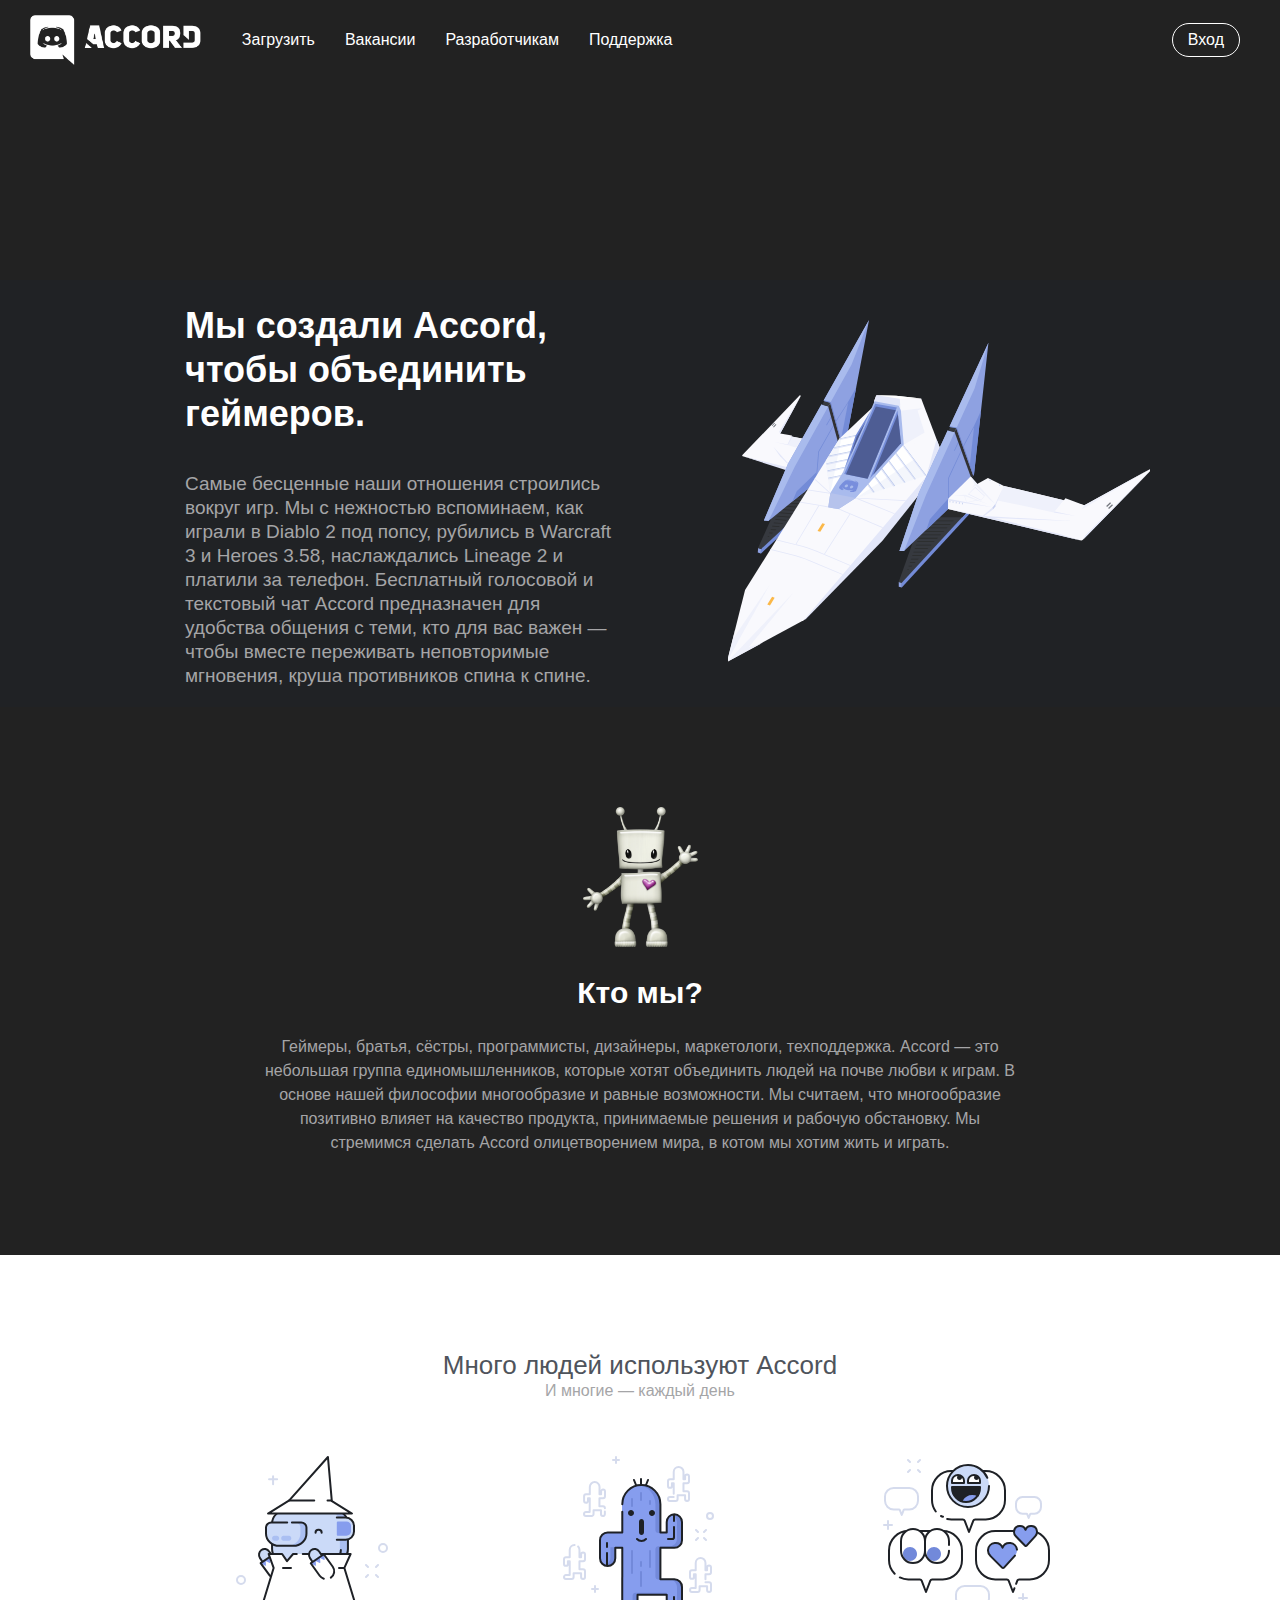
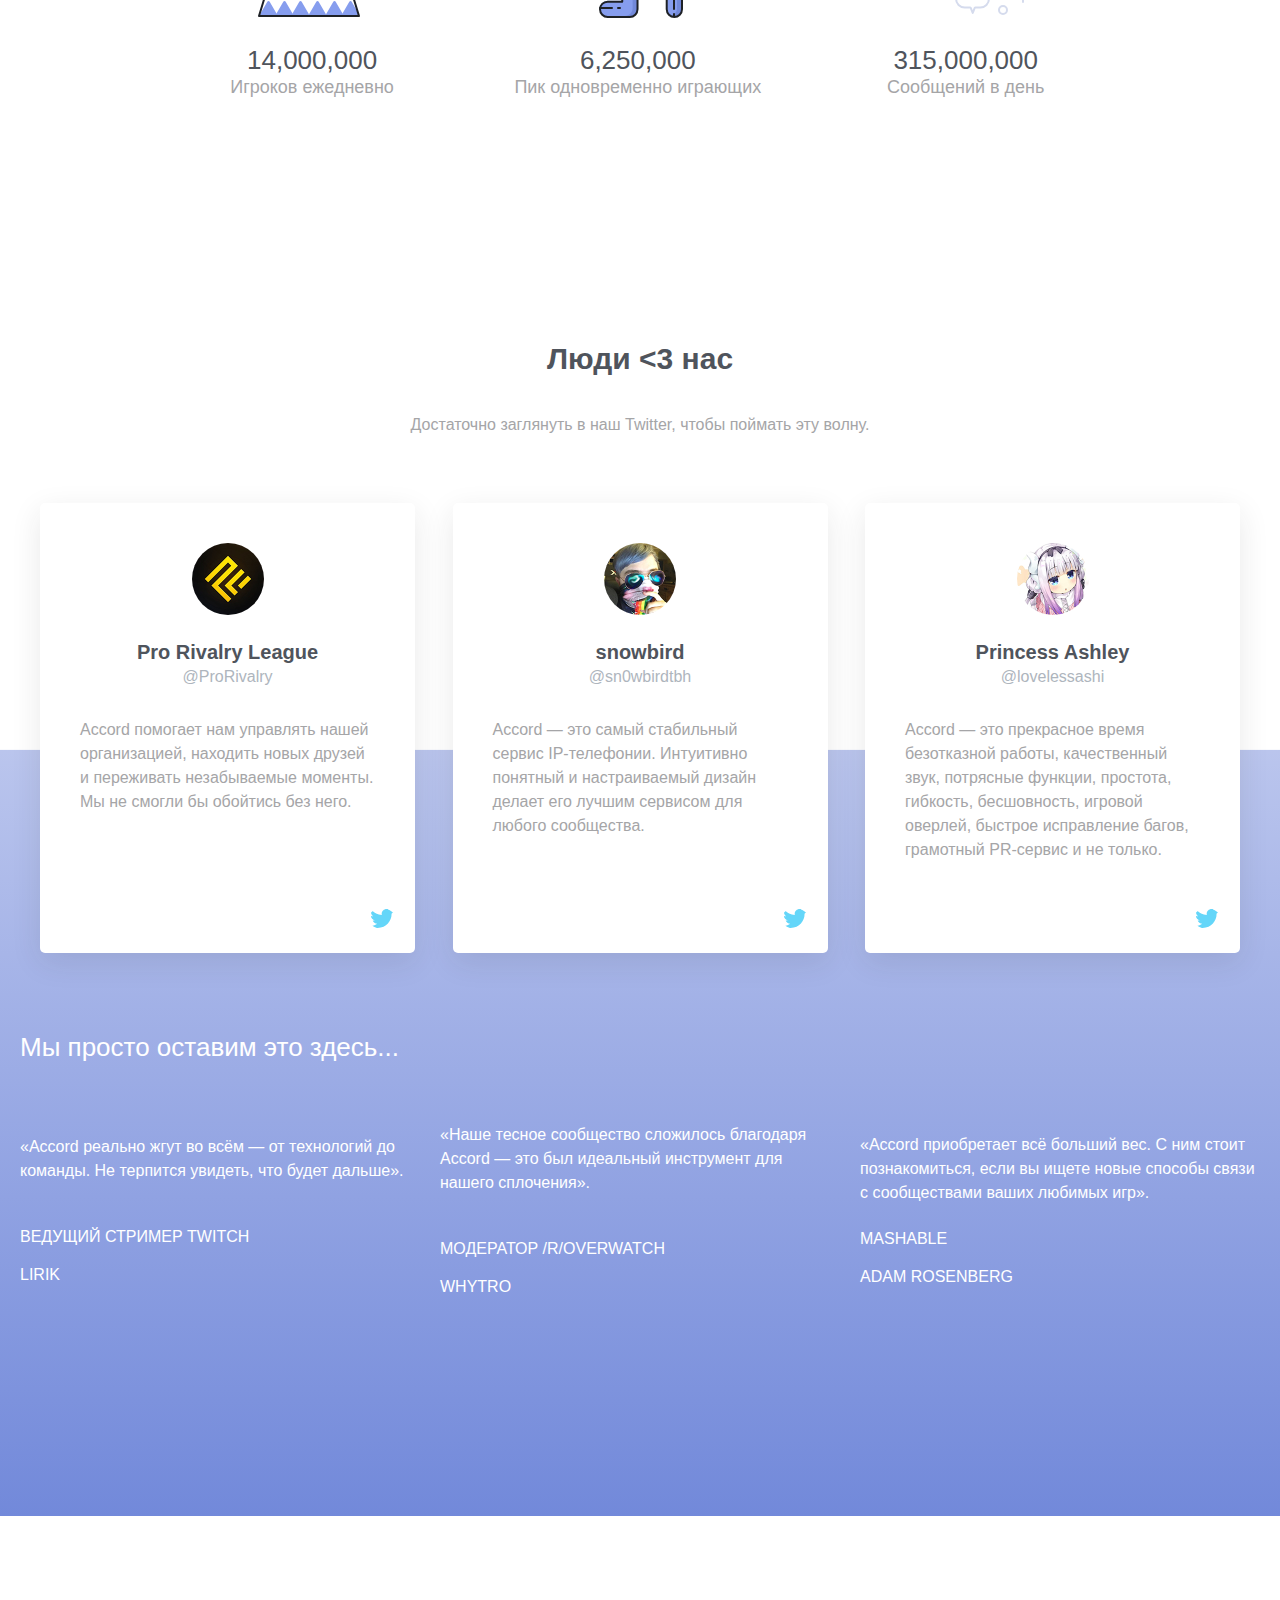
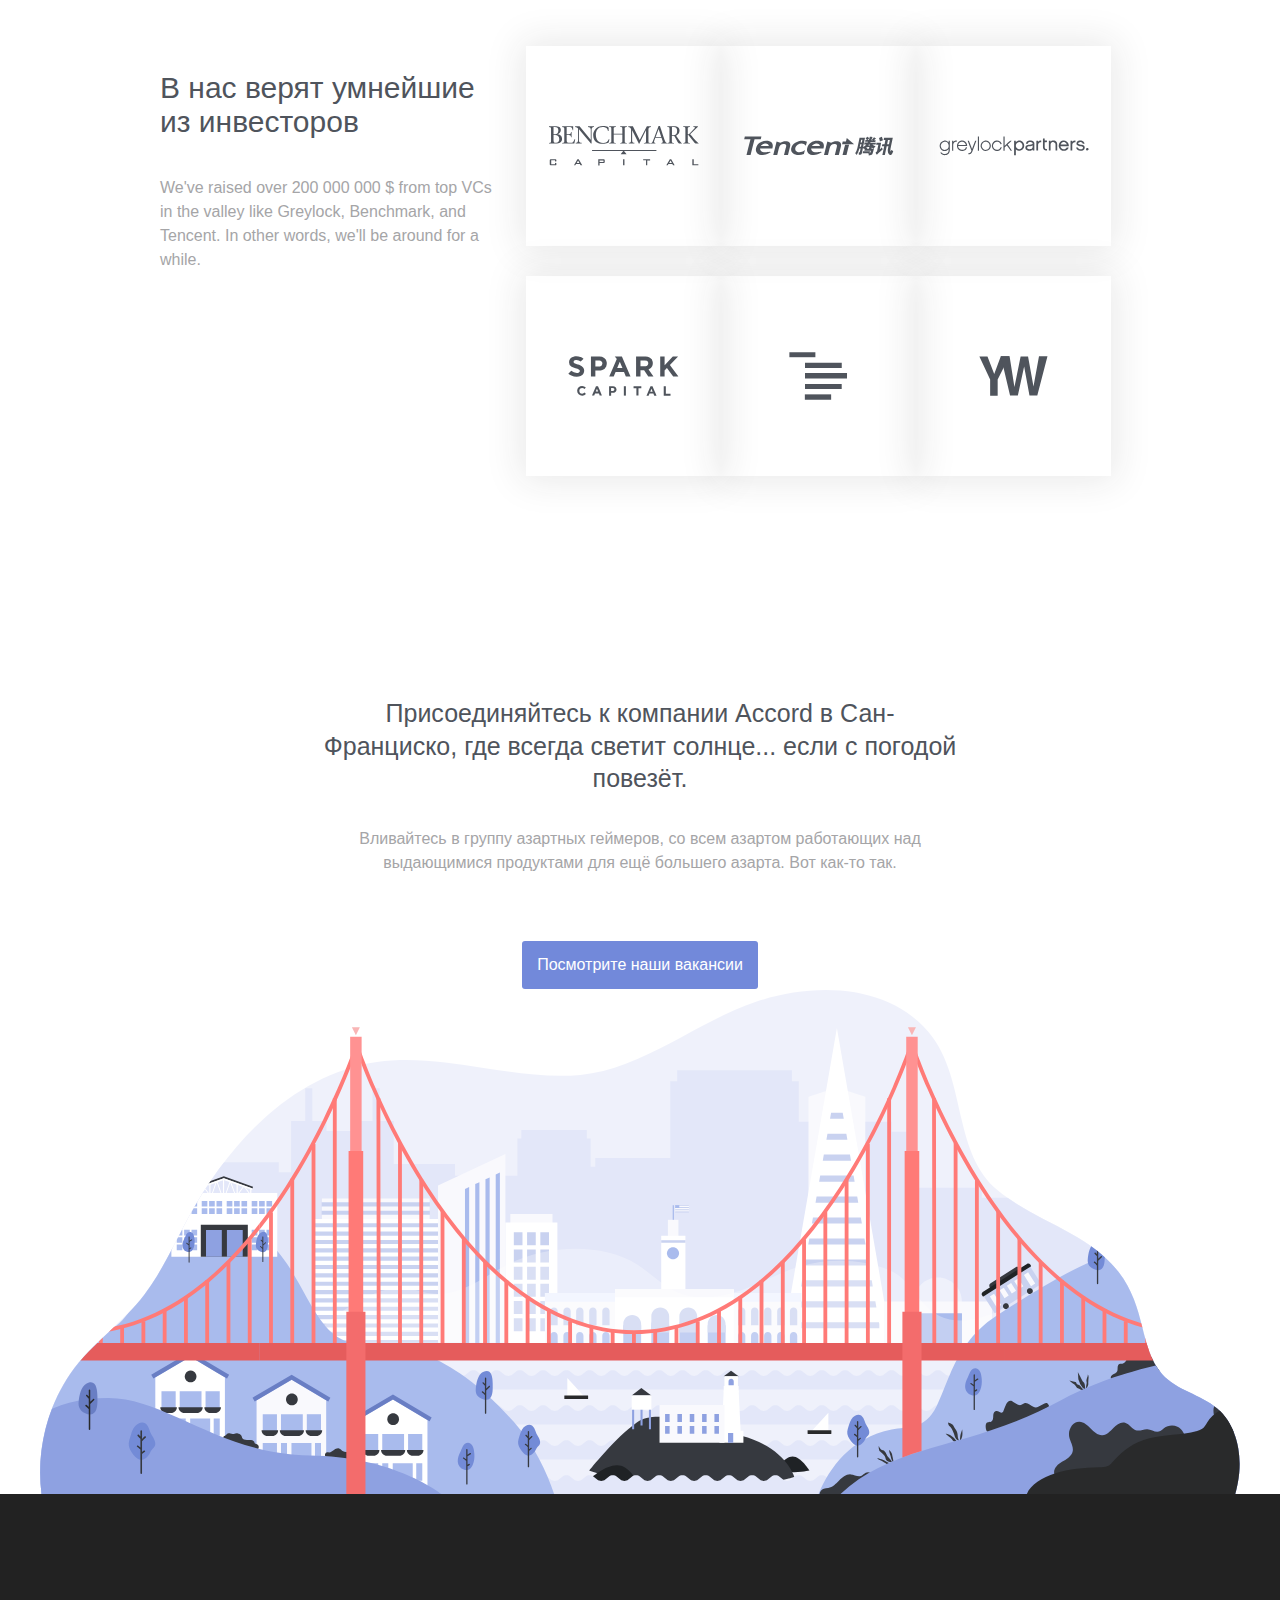
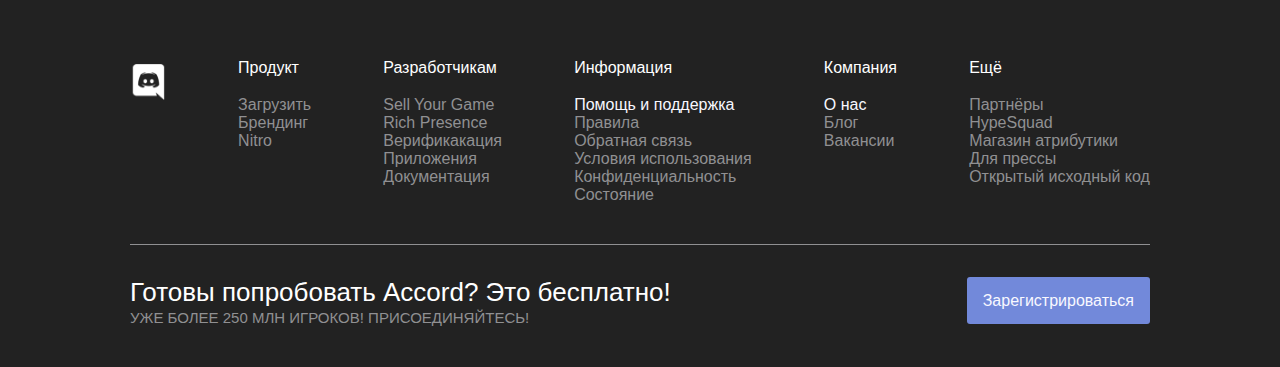
==== commit ba6b554b: "adaptive in process" ====
--- a/about.html
+++ b/about.html
@@ -15,7 +15,7 @@
 <body>
 <main class="about_wrapper">
     <div class="square"></div>
-    <header>
+    <header class="global-header">
         <div class="nav_panel">
             <div class="nav_panel__child">
                 <img class="logo" src="img/default.png">
@@ -72,7 +72,7 @@
     <div class="how_many">
         <div class="how_many_wrapper">
             <div class="how_many_text">
-                <h2>Много людей используют Accord</h2>
+                <h3>Много людей используют Accord</h3>
                 <p> И многие — каждый день</p>
             </div>
             <div class="how_many_statistic">
@@ -220,7 +220,7 @@
             <img src="img/bridge.svg">
         </div>
     </div>
-    <footer>
+    <footer class="global-footer">
         <div class="footer_upper">
             <a class="footer_upper_child mini" href="#">
                 <img class="minilogo" src="img/mini.png">
@@ -238,7 +238,7 @@
                 <a href="#">Документация</a>
             </div>
             <div class="footer_upper_child information"><p>Информация</p>
-                <a href="#">Помощь и поддержка</a>
+                <a class="ghost" href="#">Помощь и поддержка</a>
                 <a href="#">Правила</a>
                 <a href="#">Обратная связь</a>
                 <a href="#">Условия использования</a>
@@ -246,7 +246,7 @@
                 <a href="#">Состояние</a>
             </div>
             <div class="footer_upper_child company"><p>Компания</p>
-                <a href="about.html">О нас</a>
+                <a class="ghost" href="about.html">О нас</a>
                 <a href="#">Блог</a>
                 <a href="#">Вакансии</a>
             </div>
@@ -263,7 +263,7 @@
                 <h2 class="readyToJoin">Готовы попробовать Accord? Это бесплатно!</h2>
                 <h3 class="joinOtherPlayers">УЖЕ БОЛЕЕ 250 МЛН ИГРОКОВ! ПРИСОЕДИНЯЙТЕСЬ!</h3>
             </div>
-            <a class="button_registration" href="//discordapp.com/register">Зарегистрироваться</a>
+            <a class="button_registration ghost" href="//discordapp.com/register">Зарегистрироваться</a>
         </div>
     </footer>
 </main>
--- a/css/app.css
+++ b/css/app.css
@@ -1,25 +1,25 @@
-.index_wrapper .nav_panel .navigation, .index_wrapper .nav_panel__child:last-child, .about_wrapper .nav_panel .navigation, .about_wrapper .nav_panel__child:last-child, .about_wrapper .what_for_section, .about_wrapper .who_we_are, .about_wrapper .how_many, .about_wrapper .investors, .about_wrapper .investors_name_child, .about_wrapper .investors_name_child a {
+.global-header .nav_panel .navigation, .global-header .nav_panel__child:last-child, .about_wrapper .what_for_section, .about_wrapper .who_we_are, .about_wrapper .how_many, .about_wrapper .investors, .about_wrapper .investors_name_child, .about_wrapper .investors_name_child a, .support_wrapper .help-center, .support_wrapper .blocks, .support_wrapper .footer_wrapper__upper_child {
   display: flex;
   justify-content: center;
   align-items: center; }
 
-.index_wrapper .nav_panel__child:first-child, .index_wrapper .main_section, .index_wrapper .main__upper, .index_wrapper footer, .about_wrapper .nav_panel__child:first-child, .about_wrapper .what_for_wrapper .what_for_text, .about_wrapper .who_we_are_wrapper, .about_wrapper .who_we_are_text, .about_wrapper .how_many_wrapper, .about_wrapper .how_many_text, .about_wrapper .statistic_child, .about_wrapper .reviews, .about_wrapper .reviews_wrapper, .about_wrapper .reviews_text, .about_wrapper .joinAccord_wrapper, .about_wrapper footer {
+.global-header .nav_panel__child:first-child, .global-footer, .index_wrapper .main_section, .index_wrapper .main__upper, .about_wrapper .what_for_wrapper .what_for_text, .about_wrapper .who_we_are_wrapper, .about_wrapper .who_we_are_text, .about_wrapper .how_many_wrapper, .about_wrapper .how_many_text, .about_wrapper .statistic_child, .about_wrapper .reviews, .about_wrapper .reviews_wrapper, .about_wrapper .reviews_text, .about_wrapper .joinAccord_wrapper, .support_wrapper .help-center_wrapper, .support_wrapper .need-help {
   display: flex;
   justify-content: center;
   align-items: center;
   flex-direction: column; }
 
-.index_wrapper .main__upper .button_wrapper, .index_wrapper .footer_upper, .index_wrapper .footer_bottom, .about_wrapper .what_for_wrapper, .about_wrapper .feedback, .about_wrapper .footer_upper, .about_wrapper .footer_bottom, .header-support__wrapper {
+.global-footer .footer_upper, .global-footer .footer_bottom, .index_wrapper .main__upper .button_wrapper, .about_wrapper .what_for_wrapper, .about_wrapper .feedback, .support_wrapper .header_wrapper {
   display: flex;
   justify-content: space-between;
   align-items: center; }
 
-.about_wrapper .how_many_statistic {
+.about_wrapper .how_many_statistic, .about_wrapper .quotes, .support_wrapper .footer_wrapper__bottom {
   display: flex;
   justify-content: space-around;
   align-items: center; }
 
-.about_wrapper .quotes, .about_wrapper .investors_wrapper {
+.about_wrapper .investors_wrapper {
   display: flex;
   justify-content: center;
   align-items: flex-start; }
@@ -32,64 +32,250 @@
   background: #222222;
   color: white; }
 
-header {
+.global-header {
   color: #fff;
   width: 100%; }
-
-.index_wrapper .nav_panel {
-  display: flex;
-  padding: 0 30px;
-  height: 80px; }
-  .index_wrapper .nav_panel__child .logo {
-    height: 50px;
-    width: auto; }
-  .index_wrapper .nav_panel__child:first-child {
-    margin-right: 30px; }
-  .index_wrapper .nav_panel .navigation {
-    list-style-type: none;
+  .global-header .nav_panel {
+    display: flex;
+    padding: 0 30px;
+    height: 80px; }
+    .global-header .nav_panel__child .logo {
+      height: 50px;
+      width: auto; }
+    .global-header .nav_panel__child:first-child {
+      margin-right: 30px; }
+    .global-header .nav_panel .navigation {
+      list-style-type: none;
+      padding: 0;
+      margin: 0;
+      justify-content: flex-start; }
+      .global-header .nav_panel .navigation li {
+        margin-right: 30px; }
+        .global-header .nav_panel .navigation li a {
+          text-decoration: none;
+          display: block;
+          color: #ffffff; }
+    .global-header .nav_panel__child:last-child a {
+      display: block;
+      color: white;
+      margin-right: 10px; }
+    .global-header .nav_panel__child:last-child .button_open {
+      text-decoration: none;
+      border: 1px solid white;
+      border-radius: 25px;
+      padding: 7px 15px; }
+      .global-header .nav_panel__child:last-child .button_open font {
+        size: 10px; }
+    .global-header .nav_panel .share {
+      margin-left: auto; }
+      @media mobile {
+        .global-header .nav_panel .share {
+          display: none; } }
+    @media mobile {
+      .global-header .nav_panel {
+        display: none !important; } }
+    .global-header .nav_panel .burger {
+      display: none;
+      cursor: pointer;
+      padding: 12px 0;
+      position: fixed;
+      top: 20px;
+      right: 20px;
+      z-index: 3; }
+      @media mobile {
+        .global-header .nav_panel .burger {
+          display: block; } }
+    .global-header .nav_panel .burger span {
+      position: relative;
+      display: block;
+      width: 30px;
+      height: 5px;
+      border-radius: 2px;
+      background: #fff;
+      transition: all 0.2s ease-in-out; }
+    .global-header .nav_panel .burger span:before, .global-header .nav_panel .burger span:after {
+      position: absolute;
+      background: #fff;
+      content: "";
+      width: 30px;
+      height: 5px;
+      border-radius: 1px;
+      transition: all 0.2s ease-in-out; }
+    .global-header .nav_panel .burger span:before {
+      top: -10px; }
+    .global-header .nav_panel .burger span:after {
+      top: 10px; }
+    .global-header .nav_panel .burger.active span {
+      background: transparent; }
+    .global-header .nav_panel .burger.active span:before {
+      transform: rotate(45deg) translate(7px, 7px); }
+    .global-header .nav_panel .burger.active span:after {
+      transform: rotate(-45deg) translate(7px, -7px); }
+    .global-header .nav_panel .mobile-menu {
+      position: fixed;
+      width: 100vw;
+      top: -250px;
+      left: 0;
+      display: flex;
+      flex-direction: column;
+      justify-content: space-around;
+      align-items: center;
+      background: #ededed;
+      list-style-type: none;
+      -webkit-font-smoothing: antialiased;
+      transition: 0.5s ease-in-out; }
+    .global-header .nav_panel .mobile-menu.active {
+      top: 0;
+      transition: 0.5s ease-in-out; }
+    .global-header .nav_panel .mobile-menu a {
+      padding: 10px 0;
+      font-size: 22px;
+      text-decoration: none;
+      color: #232323;
+      transition: color 0.3s ease; }
+
+.global-footer {
+  width: 100%;
+  box-sizing: border-box;
+  padding-bottom: 40px; }
+  .global-footer .footer_upper {
+    width: 1020px;
+    box-sizing: border-box;
+    margin: 150px auto 40px; }
+    @media only screen and (min-width: 961px) and (max-width: 1024px) {
+      .global-footer .footer_upper {
+        max-width: 955px; } }
+    @media only screen and (min-width: 768px) and (max-width: 960px), (max-width: 767px) {
+      .global-footer .footer_upper {
+        flex-flow: row wrap;
+        justify-content: center;
+        width: auto; } }
+  .global-footer .footer_upper_child {
+    display: flex;
+    justify-content: center;
+    align-self: flex-start;
+    flex-direction: column; }
+    @media only screen and (min-width: 768px) and (max-width: 960px), (max-width: 767px) {
+      .global-footer .footer_upper_child {
+        width: 40%; } }
+    .global-footer .footer_upper_child a {
+      color: #909092;
+      text-decoration: none; }
+    .global-footer .footer_upper_child p {
+      color: white; }
+    .global-footer .footer_upper_child .minilogo {
+      width: 36px;
+      height: 36px;
+      margin-top: 20px; }
+  .global-footer .footer_bottom {
+    width: 1020px;
+    padding-top: 30px;
+    border-top: 1px solid #909092; }
+    @media only screen and (min-width: 961px) and (max-width: 1024px) {
+      .global-footer .footer_bottom {
+        max-width: 955px; } }
+    @media only screen and (min-width: 768px) and (max-width: 960px), (max-width: 767px) {
+      .global-footer .footer_bottom {
+        display: flex;
+        justify-content: space-between;
+        align-self: center;
+        flex-direction: column; } }
+    @media (max-width: 545px) {
+      .global-footer .footer_bottom {
+        width: auto;
+        max-width: 315px; } }
+    @media (max-width: 320px) {
+      .global-footer .footer_bottom {
+        width: auto;
+        max-width: 250px; } }
+  .global-footer .footer_bottom_text h2 {
+    font-size: 26px;
+    font-weight: 400;
+    line-height: 34px;
+    margin: 0;
+    outline: 0;
+    padding: 0; }
+  .global-footer .footer_bottom_text h3 {
+    color: #909092;
+    font-size: 15px;
+    font-weight: 400;
+    margin: 0;
+    outline: 0;
     padding: 0;
-    margin: 0;
-    justify-content: flex-start; }
-    .index_wrapper .nav_panel .navigation li {
-      margin-right: 30px; }
-      .index_wrapper .nav_panel .navigation li a {
-        text-decoration: none;
-        display: block;
-        color: #ffffff; }
-  .index_wrapper .nav_panel__child:last-child a {
-    display: block;
-    color: white;
-    margin-right: 10px; }
-  .index_wrapper .nav_panel__child:last-child .button_open {
+    vertical-align: baseline;
+    line-height: 1.15; }
+  .global-footer .button_registration {
     text-decoration: none;
-    border: 1px solid white;
-    border-radius: 25px;
-    padding: 7px 15px; }
-    .index_wrapper .nav_panel__child:last-child .button_open font {
-      size: 10px; }
-  .index_wrapper .nav_panel .share {
-    margin-left: auto; }
+    border-radius: 3px;
+    line-height: 15px;
+    padding: 16px;
+    background-color: #7289DA;
+    color: white; }
+    .global-footer .button_registration font {
+      size: 15px; }
+    @media only screen and (min-width: 768px) and (max-width: 960px), (max-width: 767px) {
+      .global-footer .button_registration {
+        margin-top: 20px; } }
+  .global-footer .ghost {
+    color: ghostwhite !important; }
+
+h1 {
+  font-size: 36px;
+  font-weight: 700;
+  color: white;
+  line-height: 44px; }
+
+h2 {
+  font-size: 30px;
+  font-weight: 600;
+  line-height: 1.13; }
+
+h3 {
+  font-size: 26px;
+  font-weight: 500;
+  color: #4F545C;
+  line-height: 1.1;
+  margin-bottom: 0; }
+
+h4 {
+  font-size: 20px;
+  font-weight: 600;
+  color: #4F545C;
+  line-height: 1.1;
+  margin-bottom: 0; }
+
+p {
+  color: #a5a5a7;
+  line-height: 24px;
+  margin-top: 12px; }
+  p font {
+    size: 18px;
+    weight: 400; }
+
 .index_wrapper .main_section {
   width: 100%; }
 .index_wrapper .main__upper {
   box-sizing: border-box;
   max-width: 800px;
   margin-top: 50px; }
-  .index_wrapper .main__upper h1 {
-    line-height: 44px; }
-    .index_wrapper .main__upper h1 font {
-      size: 55px;
-      weight: 700; }
-  .index_wrapper .main__upper p {
-    color: #a5a5a7;
-    line-height: 24px;
-    margin-top: 12px;
-    max-width: 800px; }
-    .index_wrapper .main__upper p font {
-      size: 18px;
-      weight: 400; }
+  @media (max-width: 768px) {
+    .index_wrapper .main__upper {
+      max-width: 700px;
+      text-align: center; } }
+  @media (max-width: 545px) {
+    .index_wrapper .main__upper {
+      max-width: 500px; } }
+  @media (max-width: 480px) {
+    .index_wrapper .main__upper {
+      max-width: 335px; } }
+  @media (max-width: 375px) {
+    .index_wrapper .main__upper {
+      max-width: 285px; } }
   .index_wrapper .main__upper .button_wrapper {
     width: 540px; }
+    @media (max-width: 768px) {
+      .index_wrapper .main__upper .button_wrapper {
+        flex-direction: column; } }
   .index_wrapper .main__upper .button {
     display: block;
     box-sizing: border-box;
@@ -102,9 +288,17 @@
     padding: 15px 15px; }
     .index_wrapper .main__upper .button font {
       size: 10px; }
+    @media (max-width: 768px) {
+      .index_wrapper .main__upper .button {
+        display: none; } }
   .index_wrapper .main__upper .open_accord {
     background-color: #7289DA;
     color: white; }
+  .index_wrapper .main__upper .button-mobile {
+    display: none; }
+    @media (max-width: 768px) {
+      .index_wrapper .main__upper .button-mobile {
+        display: block; } }
 .index_wrapper .main__bottom {
   position: relative;
   width: 100%;
@@ -112,6 +306,40 @@
   background: url("../img/elements/elements.png") no-repeat; }
   .index_wrapper .main__bottom img {
     position: absolute; }
+    @media (max-width: 767px) {
+      .index_wrapper .main__bottom img {
+        display: none;
+        height: 300px; } }
+  @media (max-width: 767px) {
+    .index_wrapper .main__bottom {
+      height: 300px; } }
+  @media only screen and (min-width: 961px) and (max-width: 1024px), only screen and (min-width: 768px) and (max-width: 960px) {
+    .index_wrapper .main__bottom {
+      left: -110px; } }
+  @media (max-width: 768px) {
+    .index_wrapper .main__bottom {
+      background: none; } }
+  @media (max-width: 767px) {
+    .index_wrapper .main__bottom .mob1 {
+      display: block;
+      bottom: auto;
+      left: 20%;
+      top: 20%; } }
+  @media (max-width: 545px) {
+    .index_wrapper .main__bottom .mob1 {
+      left: 5%; } }
+  @media (max-width: 320px) {
+    .index_wrapper .main__bottom .mob1 {
+      left: 25%; } }
+  @media (max-width: 767px) {
+    .index_wrapper .main__bottom .mob2 {
+      display: block;
+      bottom: auto;
+      left: 55%;
+      top: 20%; } }
+  @media (max-width: 320px) {
+    .index_wrapper .main__bottom .mob2 {
+      display: none; } }
 .index_wrapper .question {
   left: 415px;
   top: 90px; }
@@ -121,6 +349,9 @@
 .index_wrapper .laptop {
   left: 665px;
   top: 280px; }
+  @media only screen and (min-width: 768px) and (max-width: 960px) {
+    .index_wrapper .laptop {
+      display: none; } }
 .index_wrapper .mob1 {
   top: 375px;
   left: 260px; }
@@ -136,6 +367,12 @@
 .index_wrapper .earphones {
   top: 258px;
   right: 225px; }
+  @media only screen and (min-width: 961px) and (max-width: 1024px) {
+    .index_wrapper .earphones {
+      right: -80px; } }
+  @media only screen and (min-width: 768px) and (max-width: 960px) {
+    .index_wrapper .earphones {
+      display: none; } }
 .index_wrapper .coin_left {
   top: 258px;
   left: 200px; }
@@ -154,138 +391,31 @@
     transform: translateY(0); }
   100% {
     transform: translateY(10px); } }
-.index_wrapper footer {
-  width: 100%;
-  box-sizing: border-box;
-  padding-bottom: 40px; }
-.index_wrapper .footer_upper {
-  width: 1020px;
-  box-sizing: border-box;
-  margin: 150px auto 40px; }
-.index_wrapper .footer_upper_child {
-  display: flex;
-  justify-content: center;
-  align-self: flex-start;
-  flex-direction: column; }
-  .index_wrapper .footer_upper_child a {
-    color: #909092;
-    text-decoration: none; }
-  .index_wrapper .footer_upper_child p {
-    color: white; }
-  .index_wrapper .footer_upper_child .minilogo {
-    width: 36px;
-    height: 36px;
-    margin-top: 20px; }
-.index_wrapper .footer_bottom {
-  width: 1020px;
-  padding-top: 30px;
-  border-top: 1px solid #909092; }
-.index_wrapper .footer_bottom_text h2 {
-  font-size: 26px;
-  font-weight: 400;
-  line-height: 34px;
-  margin: 0;
-  outline: 0;
-  padding: 0; }
-.index_wrapper .footer_bottom_text h3 {
-  color: #909092;
-  font-size: 15px;
-  font-weight: 400;
-  margin: 0;
-  outline: 0;
-  padding: 0;
-  vertical-align: baseline;
-  line-height: 1.15; }
-.index_wrapper .button_registration {
-  text-decoration: none;
-  border-radius: 3px;
-  line-height: 15px;
-  padding: 16px;
-  background-color: #7289DA;
-  color: white; }
-  .index_wrapper .button_registration font {
-    size: 15px; }
-
-.about_wrapper html, .about_wrapper body {
-  box-sizing: border-box;
-  margin: 0px;
-  padding: 0px;
-  font-family: 'Roboto', sans-serif;
-  background: #222222;
-  color: white; }
-.about_wrapper h1 {
-  font-size: 40px;
-  font-weight: 700;
-  line-height: 1.13; }
-.about_wrapper h2 {
-  font-size: 30px;
-  font-weight: 600;
-  line-height: 1.13; }
-.about_wrapper h3 {
-  font-size: 26px;
-  font-weight: 500;
-  color: #4F545C;
-  line-height: 1.1;
-  margin-bottom: 0; }
-.about_wrapper h4 {
-  font-size: 20px;
-  font-weight: 600;
-  color: #4F545C;
-  line-height: 1.1;
-  margin-bottom: 0; }
-.about_wrapper p {
-  color: #a5a5a7;
-  font-size: 20px;
-  font-weight: 500;
-  line-height: 1.3; }
-.about_wrapper header {
-  color: #fff;
-  width: 100%; }
-.about_wrapper .nav_panel {
-  display: flex;
-  padding: 0 30px;
-  height: 80px; }
-  .about_wrapper .nav_panel__child .logo {
-    height: 50px;
-    width: auto; }
-  .about_wrapper .nav_panel__child:first-child {
-    margin-right: 30px; }
-  .about_wrapper .nav_panel .navigation {
-    list-style-type: none;
-    padding: 0;
-    margin: 0;
-    justify-content: flex-start; }
-    .about_wrapper .nav_panel .navigation li {
-      margin-right: 30px; }
-      .about_wrapper .nav_panel .navigation li a {
-        text-decoration: none;
-        display: block;
-        color: #ffffff; }
-  .about_wrapper .nav_panel__child:last-child a {
-    display: block;
-    color: white;
-    margin-right: 10px; }
-  .about_wrapper .nav_panel__child:last-child .button_open {
-    text-decoration: none;
-    border: 1px solid white;
-    border-radius: 25px;
-    padding: 7px 15px; }
-    .about_wrapper .nav_panel__child:last-child .button_open font {
-      size: 10px; }
-  .about_wrapper .nav_panel .share {
-    margin-left: auto; }
 .about_wrapper .what_for_section {
   width: 100%;
   background: #202225;
   margin: 200px 0 100px; }
+  @media (max-width: 768px) {
+    .about_wrapper .what_for_section {
+      margin-top: 50px; } }
 .about_wrapper .what_for_wrapper {
   width: 1020px; }
   .about_wrapper .what_for_wrapper .what_for_text {
-    max-width: 440px; }
-  .about_wrapper .what_for_wrapper .what_for_text {
+    max-width: 440px;
     margin-left: 55px; }
+    @media (max-width: 768px) {
+      .about_wrapper .what_for_wrapper .what_for_text {
+        text-align: center;
+        margin: 0 20px;
+        width: auto;
+        max-width: none; } }
+    .about_wrapper .what_for_wrapper .what_for_text p {
+      font-size: 19px; }
   .about_wrapper .what_for_wrapper img {
     animation: up_down 4s infinite alternate ease-in-out; }
+    @media (max-width: 768px) {
+      .about_wrapper .what_for_wrapper img {
+        display: none; } }
 @keyframes up_down {
   0% {
     transform: translateY(0); }
@@ -297,6 +427,10 @@
 .about_wrapper .who_we_are_text {
   max-width: 755px;
   text-align: center; }
+  @media (max-width: 768px) {
+    .about_wrapper .who_we_are_text {
+      margin: 0 20px;
+      max-width: none; } }
   .about_wrapper .who_we_are_text p {
     margin: 0; }
 .about_wrapper .who_we_are img {
@@ -304,8 +438,12 @@
   height: 140px; }
 .about_wrapper .how_many {
   width: auto;
+  padding-top: 70px;
   padding-bottom: 200px;
   background: white; }
+  @media (max-width: 768px) {
+    .about_wrapper .how_many {
+      padding-bottom: 50px; } }
 .about_wrapper .how_many_text {
   text-align: center;
   margin-bottom: 50px; }
@@ -320,6 +458,13 @@
   .about_wrapper .how_many_statistic p {
     font-size: 18px;
     margin-top: 0; }
+  @media (max-width: 768px) {
+    .about_wrapper .how_many_statistic {
+      margin: 0 10px;
+      width: auto; } }
+@media (max-width: 768px) {
+  .about_wrapper .statistic_child .pik {
+    margin: 0 10px; } }
 .about_wrapper .who_we_are img {
   width: 115px;
   height: 140px; }
@@ -340,6 +485,10 @@
 .about_wrapper .feedback {
   width: 1200px;
   flex-wrap: wrap; }
+  @media only screen and (min-width: 768px) and (max-width: 960px), (max-width: 768px) {
+    .about_wrapper .feedback {
+      width: auto;
+      justify-content: space-around; } }
 .about_wrapper .feedback_child {
   display: flex;
   justify-content: flex-start;
@@ -359,10 +508,10 @@
     height: 72px;
     width: 72px; }
   .about_wrapper .feedback_child .user_name {
-    color: #AEB5BD; }
-  .about_wrapper .feedback_child p {
-    font-weight: 300;
-    margin-top: 35px; }
+    margin-top: 5px;
+    margin-bottom: 20px;
+    color: #AEB5BD;
+    font-weight: 300; }
   .about_wrapper .feedback_child a {
     background: none;
     bottom: 20px;
@@ -374,20 +523,40 @@
       height: 21px; }
 .about_wrapper .leave_it_here {
   align-self: flex-start; }
+  @media (max-width: 768px) {
+    .about_wrapper .leave_it_here {
+      align-self: center; } }
   .about_wrapper .leave_it_here h3 {
     color: white;
     margin: 50px 20px; }
+    @media only screen and (min-width: 768px) and (max-width: 960px), (max-width: 768px) {
+      .about_wrapper .leave_it_here h3 {
+        margin-bottom: 20px; } }
 .about_wrapper .quotes {
-  width: 100%; }
-.about_wrapper .quotes_child {
-  width: 375px;
-  margin-right: 30px; }
-  .about_wrapper .quotes_child p {
-    color: white; }
-  .about_wrapper .quotes_child div {
-    margin-bottom: 20px; }
-.about_wrapper .streamer p {
-  margin-bottom: 45px; }
+  box-sizing: border-box;
+  width: 100%;
+  padding: 0 20px; }
+  @media only screen and (min-width: 768px) and (max-width: 960px), (max-width: 768px) {
+    .about_wrapper .quotes {
+      flex-flow: row wrap;
+      justify-content: space-around; } }
+  .about_wrapper .quotes .quotes_child {
+    width: 33%; }
+    @media only screen and (min-width: 768px) and (max-width: 960px), (max-width: 768px) {
+      .about_wrapper .quotes .quotes_child {
+        width: 100%; } }
+    .about_wrapper .quotes .quotes_child p {
+      color: white;
+      margin-bottom: 45px; }
+      @media only screen and (min-width: 768px) and (max-width: 960px), (max-width: 768px) {
+        .about_wrapper .quotes .quotes_child p {
+          margin-bottom: 20px; } }
+    .about_wrapper .quotes .quotes_child div {
+      margin-bottom: 20px; }
+  .about_wrapper .quotes .moderator {
+    margin: 0 20px; }
+  .about_wrapper .quotes .mashable p {
+    margin-bottom: 25px; }
 .about_wrapper .investors {
   width: 100%;
   padding: 130px 0;
@@ -451,57 +620,6 @@
   .about_wrapper .joinAccord_vacancies a {
     text-decoration: none;
     color: white; }
-.about_wrapper footer {
-  width: 100%;
-  box-sizing: border-box;
-  padding-bottom: 40px; }
-.about_wrapper .footer_upper {
-  width: 1020px;
-  box-sizing: border-box;
-  margin: 150px auto 40px; }
-.about_wrapper .footer_upper_child {
-  display: flex;
-  justify-content: center;
-  align-self: flex-start;
-  flex-direction: column; }
-  .about_wrapper .footer_upper_child a {
-    color: #909092;
-    text-decoration: none; }
-  .about_wrapper .footer_upper_child p {
-    color: white; }
-  .about_wrapper .footer_upper_child .minilogo {
-    width: 36px;
-    height: 36px;
-    margin-top: 20px; }
-.about_wrapper .footer_bottom {
-  width: 1020px;
-  padding-top: 30px;
-  border-top: 1px solid #909092; }
-.about_wrapper .footer_bottom_text h2 {
-  font-size: 26px;
-  font-weight: 400;
-  line-height: 34px;
-  margin: 0;
-  outline: 0;
-  padding: 0; }
-.about_wrapper .footer_bottom_text h3 {
-  color: #909092;
-  font-size: 15px;
-  font-weight: 400;
-  margin: 0;
-  outline: 0;
-  padding: 0;
-  vertical-align: baseline;
-  line-height: 1.15; }
-.about_wrapper .button_registration {
-  text-decoration: none;
-  border-radius: 3px;
-  line-height: 15px;
-  padding: 16px;
-  background-color: #7289DA;
-  color: white; }
-  .about_wrapper .button_registration font {
-    size: 15px; }
 
 .registration_wrapper html, .registration_wrapper body {
   box-sizing: border-box;
@@ -561,20 +679,149 @@
   color: #7289DA;
   font-size: 14px; }
 
-.header-support {
+.support_wrapper {
   background: white; }
-
-.logo-black img {
-  max-height: 37px; }
-
-.header-support__wrapper {
-  width: 85%;
-  margin: 0 auto;
-  height: 70px; }
-
-.navigation-support a {
-  color: #7289DA;
-  text-decoration: none;
-  margin-right: 20px; }
+  .support_wrapper .header {
+    background: white; }
+    .support_wrapper .header_wrapper {
+      width: 85%;
+      margin: 0 auto;
+      height: 70px; }
+      .support_wrapper .header_wrapper .logo-container__img {
+        max-height: 37px; }
+      .support_wrapper .header_wrapper .navigation__link {
+        color: #7289DA;
+        text-decoration: none;
+        margin-right: 20px; }
+  .support_wrapper .help-center {
+    background: url("/img/fon-support.png") no-repeat;
+    background-size: cover;
+    height: 300px;
+    padding: 0 20px;
+    text-align: center;
+    width: 100%; }
+    .support_wrapper .help-center_wrapper {
+      box-sizing: border-box;
+      max-width: 70%; }
+      .support_wrapper .help-center_wrapper .search-form {
+        position: relative;
+        width: 1000px;
+        margin: 0 auto;
+        background: white; }
+        .support_wrapper .help-center_wrapper .search-form input, .support_wrapper .help-center_wrapper .search-form button {
+          border: none;
+          outline: none;
+          background: transparent; }
+        .support_wrapper .help-center_wrapper .search-form input {
+          width: 100%;
+          height: 62px;
+          padding-left: 15px;
+          font-size: 14px; }
+        .support_wrapper .help-center_wrapper .search-form button {
+          height: 25px;
+          width: 25px;
+          position: absolute;
+          top: 20px;
+          right: 15px;
+          cursor: pointer;
+          background: url("/img/icons-search.png");
+          background-size: contain; }
+  .support_wrapper .need-help {
+    margin-top: 100px;
+    margin-bottom: 115px;
+    width: 100%;
+    color: #4F545C; }
+  .support_wrapper .blocks {
+    flex-flow: row wrap;
+    padding: 0 120px; }
+    .support_wrapper .blocks__link {
+      box-sizing: border-box;
+      text-decoration: none;
+      width: 240px;
+      height: 260px;
+      margin-right: 25px;
+      margin-bottom: 25px;
+      padding: 10px;
+      text-align: center;
+      box-shadow: 0px 9px 30px rgba(200, 200, 200, 0.3); }
+    .support_wrapper .blocks p {
+      font-size: 14px;
+      font-weight: 400;
+      width: 200px;
+      margin: -10px auto 0;
+      color: #68727e; }
+    .support_wrapper .blocks hr {
+      height: 1px;
+      border: none;
+      background-color: #99aab5;
+      opacity: .5;
+      width: 50px;
+      margin: -6px auto 20px; }
+  .support_wrapper .blocks__child img {
+    width: 106px;
+    height: auto; }
+  .support_wrapper .tweet-us {
+    color: #4F545C;
+    text-align: center;
+    margin-top: 120px; }
+    .support_wrapper .tweet-us a {
+      text-decoration: none; }
+    .support_wrapper .tweet-us .twitter-btn {
+      text-transform: uppercase;
+      font-weight: 600;
+      padding: 8px 4px 8px 28px;
+      color: white;
+      background-color: #55acee;
+      width: 136px;
+      margin: 0 auto;
+      border-radius: 3px;
+      position: relative; }
+    .support_wrapper .tweet-us .twitter-btn:before {
+      background: url(/img/twitter-white.png);
+      background-size: 16px;
+      margin-right: 24px;
+      width: 16px;
+      height: 16px;
+      content: "";
+      position: absolute;
+      left: 14px;
+      top: 11px; }
+  .support_wrapper .footer {
+    background: url("/img/fon-with-elements.png") repeat;
+    background-size: contain;
+    width: 100%;
+    position: relative;
+    margin-top: 80px;
+    padding-top: 85px; }
+    .support_wrapper .footer .footer-logo-container__img {
+      height: 35px;
+      width: auto;
+      position: absolute;
+      left: 30px;
+      top: 50%; }
+  .support_wrapper .footer_wrapper {
+    width: 100%;
+    max-width: 1100px;
+    position: relative;
+    margin: 0 auto; }
+    .support_wrapper .footer_wrapper__upper_child {
+      box-sizing: border-box;
+      padding-bottom: 20px;
+      border-bottom: 1px solid #4F545C; }
+      .support_wrapper .footer_wrapper__upper_child a {
+        margin-right: 50px; }
+        .support_wrapper .footer_wrapper__upper_child a:nth-child(2n) {
+          margin-left: 65px; }
+    .support_wrapper .footer_wrapper__bottom {
+      padding: 30px 120px 50px 0;
+      line-height: 1.5; }
+      .support_wrapper .footer_wrapper__bottom_child {
+        display: flex;
+        flex-direction: column;
+        justify-content: center;
+        align-items: flex-start; }
+        .support_wrapper .footer_wrapper__bottom_child a {
+          text-decoration: none;
+          color: #7B7D80; }
 
 /*# sourceMappingURL=app.css.map */
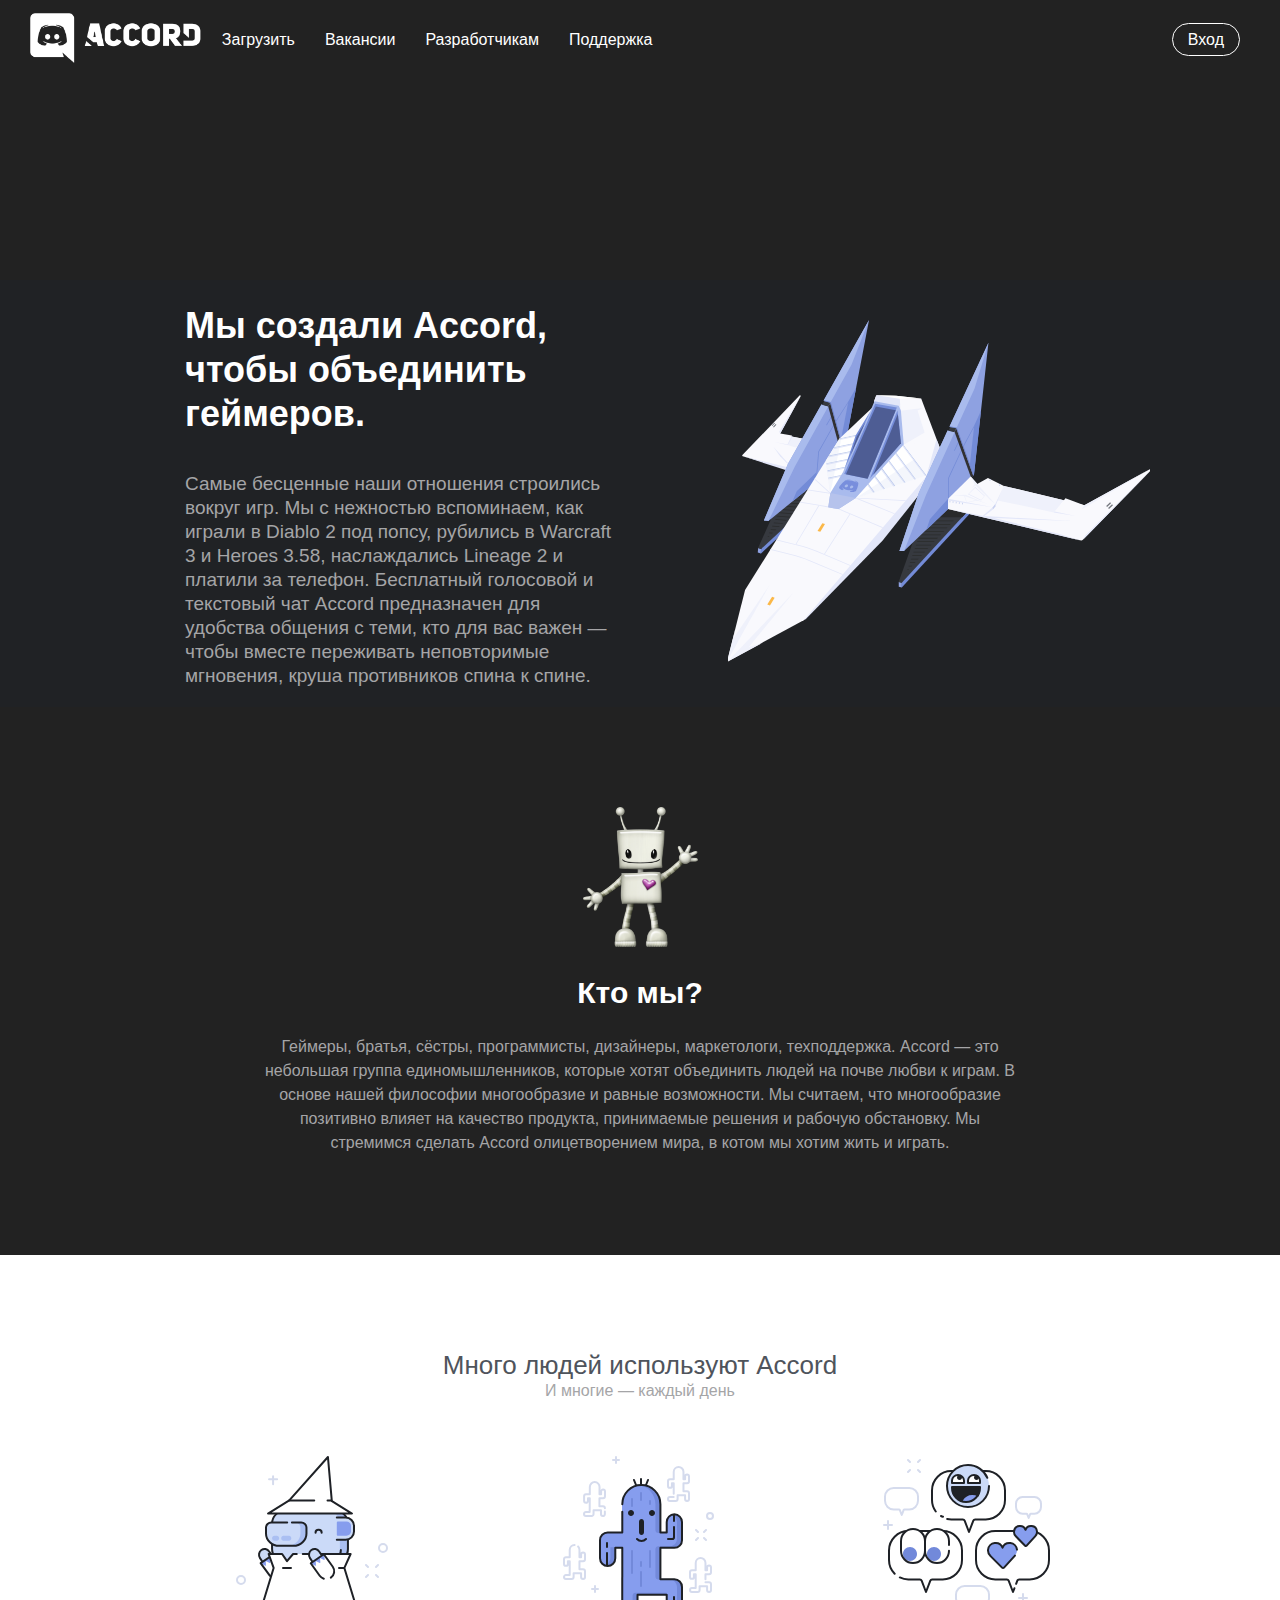
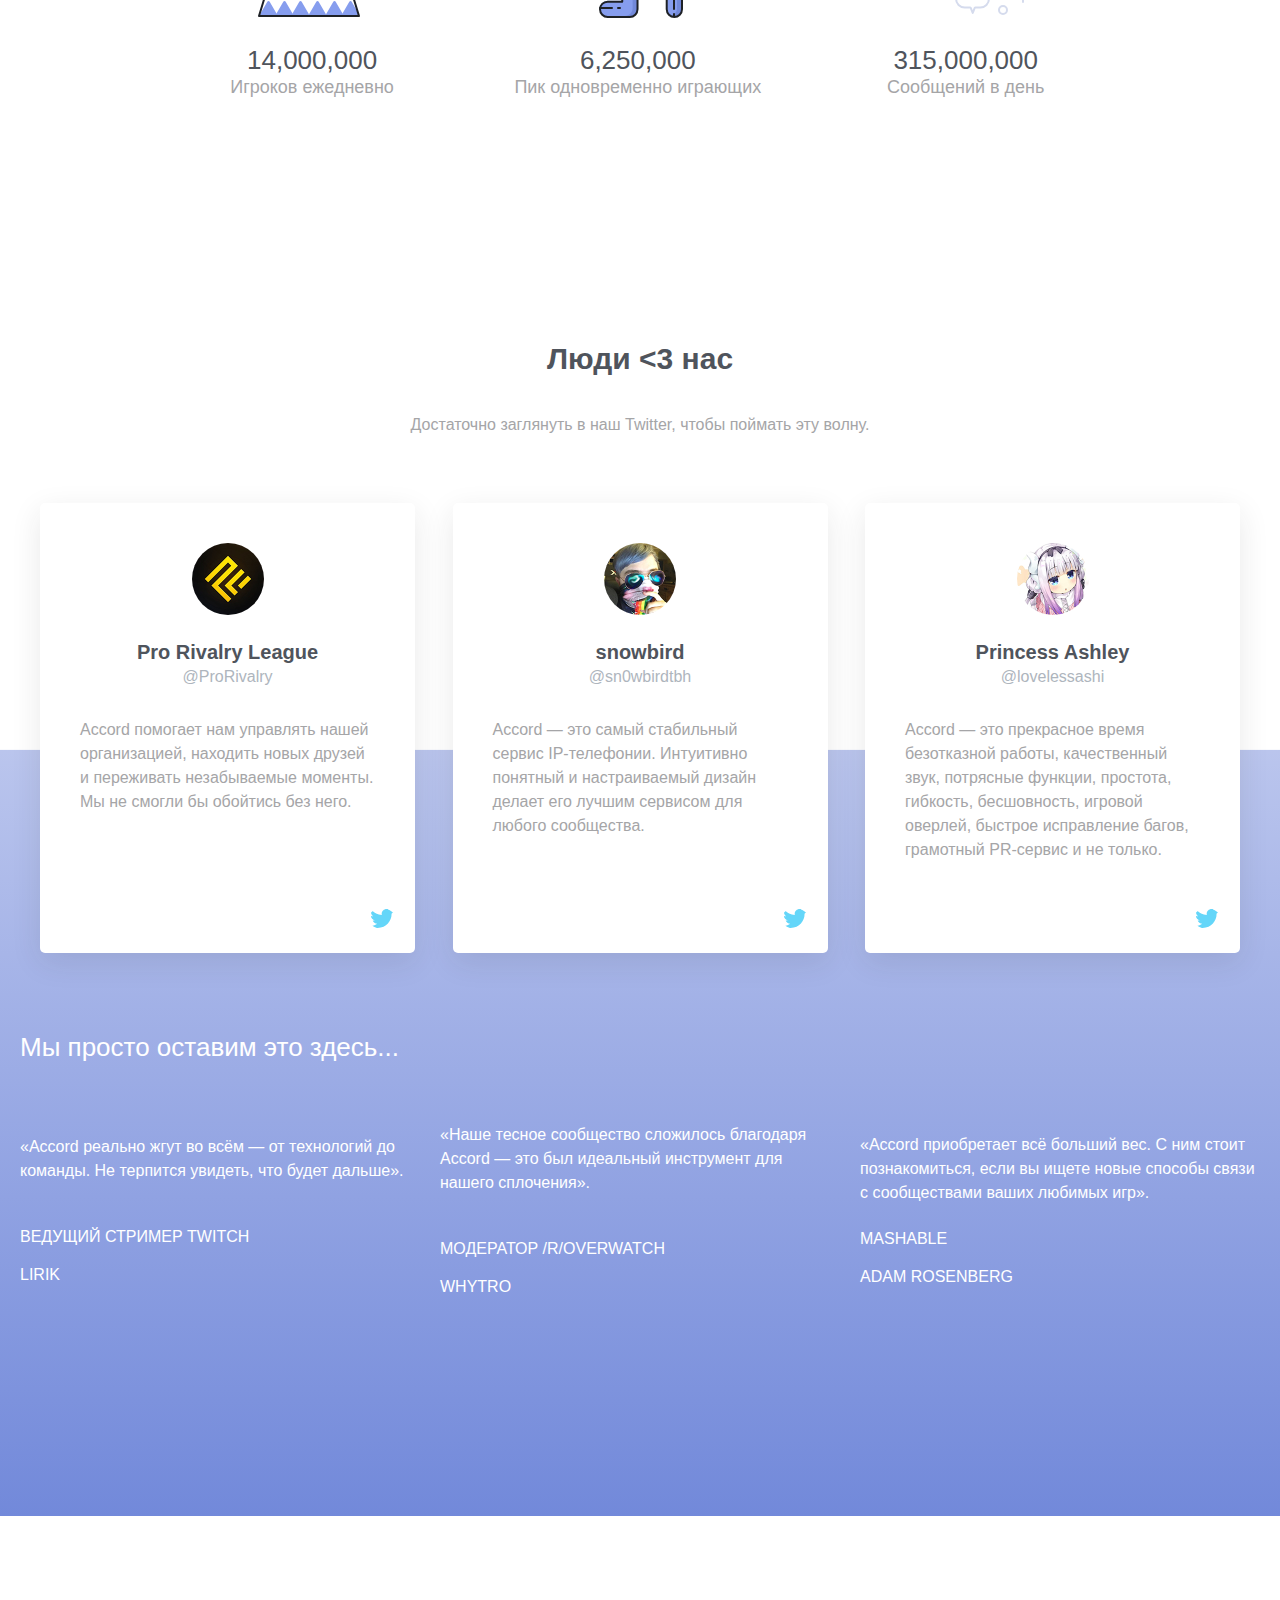
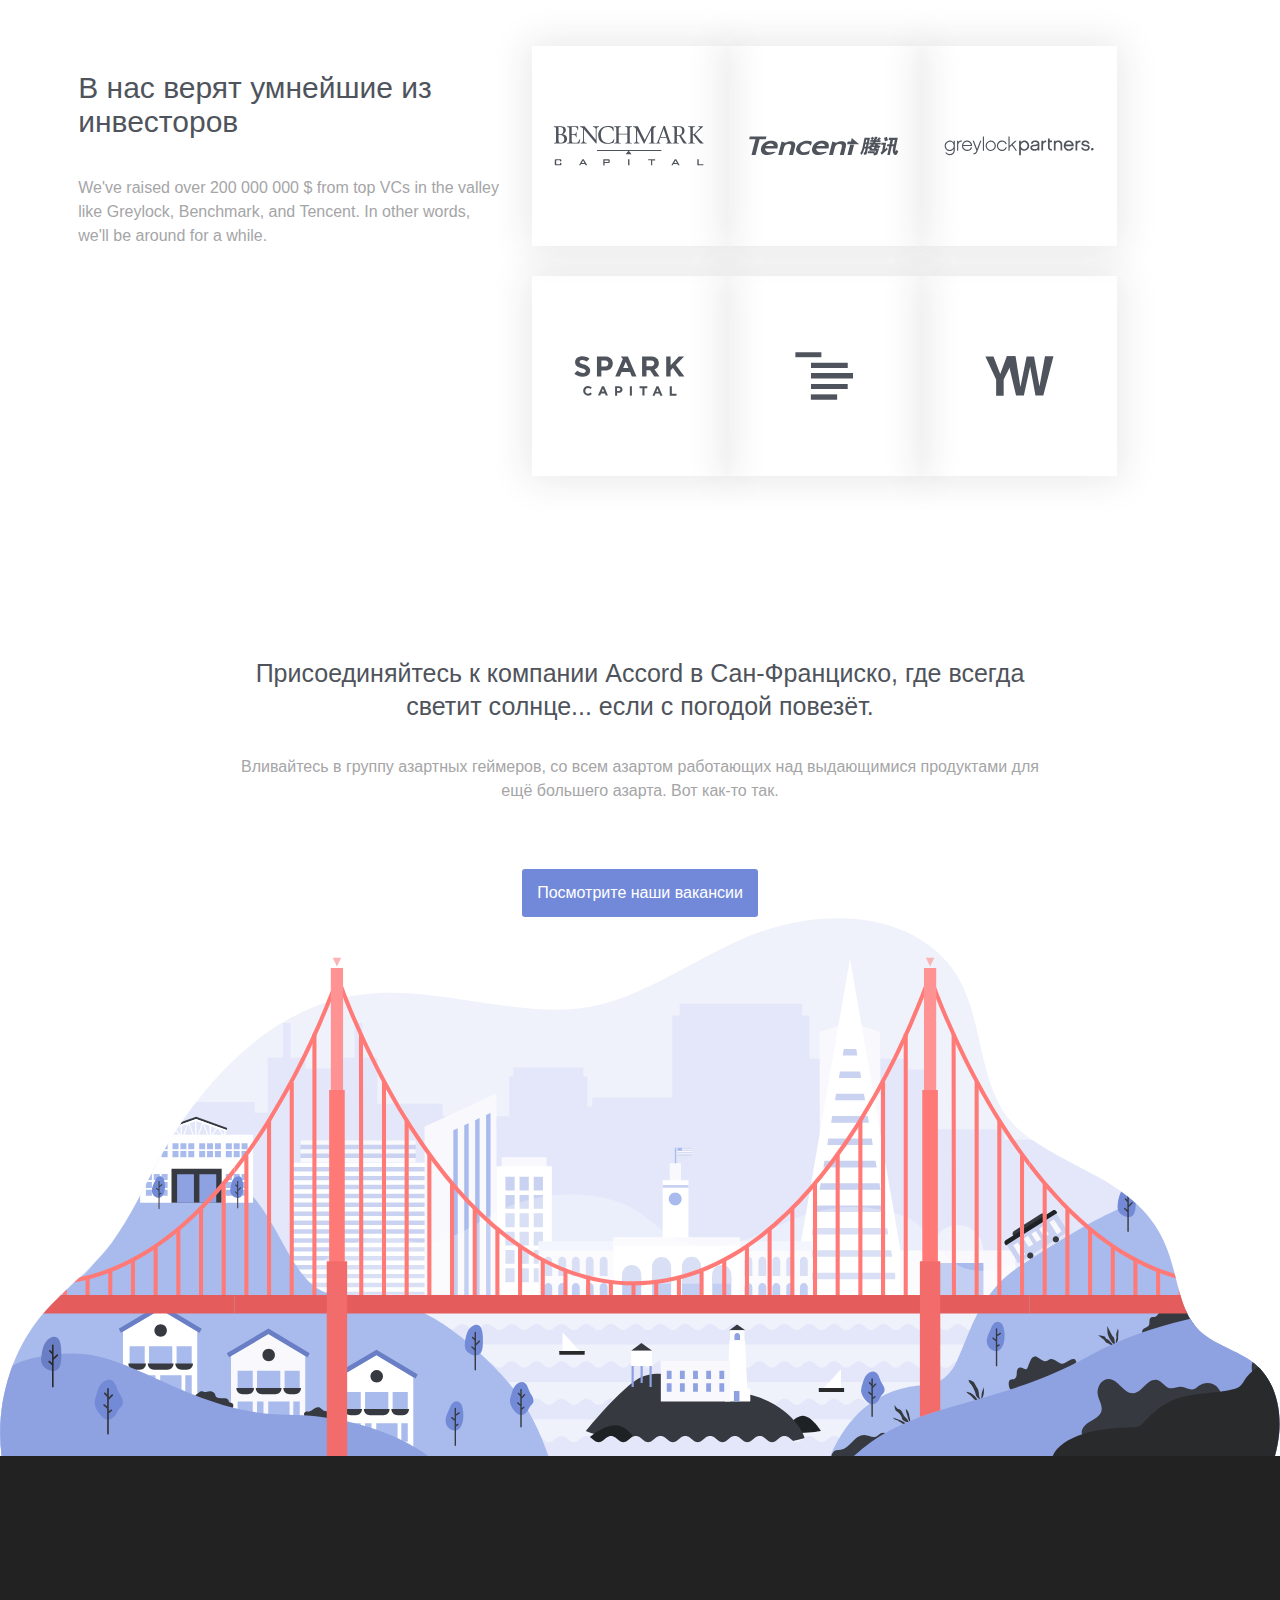
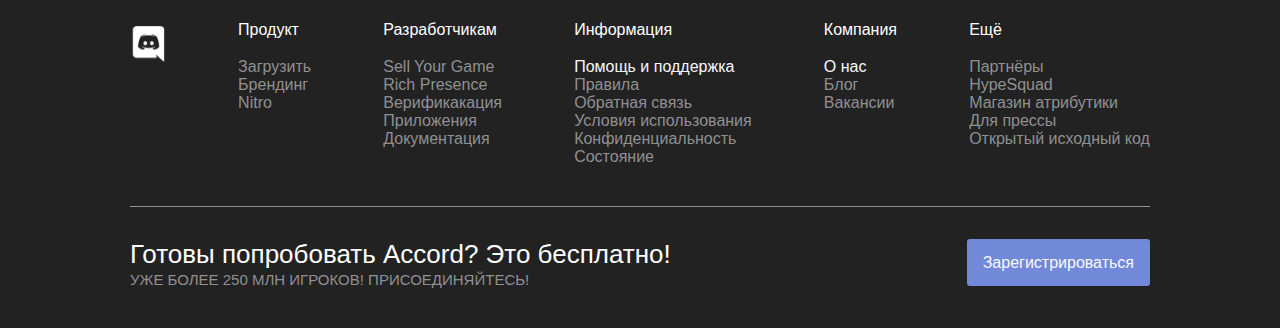
==== commit d170e118: "adaptive without burger" ====
--- a/about.html
+++ b/about.html
@@ -222,7 +222,7 @@
     </div>
     <footer class="global-footer">
         <div class="footer_upper">
-            <a class="footer_upper_child mini" href="#">
+            <a class="footer_upper_child mini" href="/index.html">
                 <img class="minilogo" src="img/mini.png">
             </a>
             <div class="footer_upper_child product"><p>Продукт</p>
--- a/css/app.css
+++ b/css/app.css
@@ -1,9 +1,9 @@
-.global-header .nav_panel .navigation, .global-header .nav_panel__child:last-child, .about_wrapper .what_for_section, .about_wrapper .who_we_are, .about_wrapper .how_many, .about_wrapper .investors, .about_wrapper .investors_name_child, .about_wrapper .investors_name_child a, .support_wrapper .help-center, .support_wrapper .blocks, .support_wrapper .footer_wrapper__upper_child {
+.global-header .nav_panel .navigation, .about_wrapper .what_for_section, .about_wrapper .who_we_are, .about_wrapper .how_many, .about_wrapper .investors, .about_wrapper .investors_name_child, .about_wrapper .investors_name_child a, .support_wrapper .help-center, .support_wrapper .blocks, .support_wrapper .footer_wrapper__upper_child {
   display: flex;
   justify-content: center;
   align-items: center; }
 
-.global-header .nav_panel__child:first-child, .global-footer, .index_wrapper .main_section, .index_wrapper .main__upper, .about_wrapper .what_for_wrapper .what_for_text, .about_wrapper .who_we_are_wrapper, .about_wrapper .who_we_are_text, .about_wrapper .how_many_wrapper, .about_wrapper .how_many_text, .about_wrapper .statistic_child, .about_wrapper .reviews, .about_wrapper .reviews_wrapper, .about_wrapper .reviews_text, .about_wrapper .joinAccord_wrapper, .support_wrapper .help-center_wrapper, .support_wrapper .need-help {
+.global-footer, .index_wrapper .main_section, .index_wrapper .main__upper, .about_wrapper .what_for_wrapper .what_for_text, .about_wrapper .who_we_are_wrapper, .about_wrapper .who_we_are_text, .about_wrapper .how_many_wrapper, .about_wrapper .how_many_text, .about_wrapper .statistic_child, .about_wrapper .reviews, .about_wrapper .reviews_wrapper, .about_wrapper .reviews_text, .about_wrapper .joinAccord_wrapper, .support_wrapper .help-center_wrapper, .support_wrapper .need-help {
   display: flex;
   justify-content: center;
   align-items: center;
@@ -38,42 +38,44 @@
   .global-header .nav_panel {
     display: flex;
     padding: 0 30px;
-    height: 80px; }
+    height: 80px;
+    align-items: center; }
     .global-header .nav_panel__child .logo {
       height: 50px;
       width: auto; }
-    .global-header .nav_panel__child:first-child {
-      margin-right: 30px; }
     .global-header .nav_panel .navigation {
       list-style-type: none;
       padding: 0;
-      margin: 0;
+      margin-left: 10px;
       justify-content: flex-start; }
+      @media (max-width: 768px) {
+        .global-header .nav_panel .navigation {
+          display: none; } }
       .global-header .nav_panel .navigation li {
         margin-right: 30px; }
         .global-header .nav_panel .navigation li a {
           text-decoration: none;
           display: block;
           color: #ffffff; }
-    .global-header .nav_panel__child:last-child a {
-      display: block;
-      color: white;
-      margin-right: 10px; }
-    .global-header .nav_panel__child:last-child .button_open {
+    .global-header .nav_panel .share {
+      margin-left: auto; }
+      .global-header .nav_panel .share a {
+        text-decoration: none;
+        color: white;
+        margin-right: 10px; }
+      @media (max-width: 768px) {
+        .global-header .nav_panel .share {
+          display: none; } }
+    .global-header .nav_panel .button_open {
       text-decoration: none;
       border: 1px solid white;
       border-radius: 25px;
       padding: 7px 15px; }
-      .global-header .nav_panel__child:last-child .button_open font {
+      .global-header .nav_panel .button_open font {
         size: 10px; }
-    .global-header .nav_panel .share {
-      margin-left: auto; }
-      @media mobile {
-        .global-header .nav_panel .share {
+      @media (max-width: 768px) {
+        .global-header .nav_panel .button_open {
           display: none; } }
-    @media mobile {
-      .global-header .nav_panel {
-        display: none !important; } }
     .global-header .nav_panel .burger {
       display: none;
       cursor: pointer;
@@ -82,7 +84,7 @@
       top: 20px;
       right: 20px;
       z-index: 3; }
-      @media mobile {
+      @media (max-width: 768px) {
         .global-header .nav_panel .burger {
           display: block; } }
     .global-header .nav_panel .burger span {
@@ -113,19 +115,21 @@
       transform: rotate(-45deg) translate(7px, -7px); }
     .global-header .nav_panel .mobile-menu {
       position: fixed;
-      width: 100vw;
-      top: -250px;
-      left: 0;
+      width: 175px;
+      top: 20px;
+      right: 20px;
+      display: none; }
+    .global-header .nav_panel .mobile-menu.active {
+      top: 20px;
+      right: 20px;
       display: flex;
+      transition: 0.5s ease-in-out;
       flex-direction: column;
       justify-content: space-around;
       align-items: center;
       background: #ededed;
       list-style-type: none;
       -webkit-font-smoothing: antialiased;
-      transition: 0.5s ease-in-out; }
-    .global-header .nav_panel .mobile-menu.active {
-      top: 0;
       transition: 0.5s ease-in-out; }
     .global-header .nav_panel .mobile-menu a {
       padding: 10px 0;
@@ -149,7 +153,8 @@
       .global-footer .footer_upper {
         flex-flow: row wrap;
         justify-content: center;
-        width: auto; } }
+        width: auto;
+        margin: 70px auto 40px; } }
   .global-footer .footer_upper_child {
     display: flex;
     justify-content: center;
@@ -157,7 +162,8 @@
     flex-direction: column; }
     @media only screen and (min-width: 768px) and (max-width: 960px), (max-width: 767px) {
       .global-footer .footer_upper_child {
-        width: 40%; } }
+        width: 50%;
+        text-align: center; } }
     .global-footer .footer_upper_child a {
       color: #909092;
       text-decoration: none; }
@@ -166,7 +172,7 @@
     .global-footer .footer_upper_child .minilogo {
       width: 36px;
       height: 36px;
-      margin-top: 20px; }
+      margin: 20px auto; }
   .global-footer .footer_bottom {
     width: 1020px;
     padding-top: 30px;
@@ -463,8 +469,11 @@
       margin: 0 10px;
       width: auto; } }
 @media (max-width: 768px) {
-  .about_wrapper .statistic_child .pik {
-    margin: 0 10px; } }
+  .about_wrapper .pik {
+    margin: 0 30px; } }
+@media (max-width: 320px) {
+  .about_wrapper .pik {
+    margin: 0; } }
 .about_wrapper .who_we_are img {
   width: 115px;
   height: 140px; }
@@ -561,21 +570,31 @@
   width: 100%;
   padding: 130px 0;
   background: white; }
+  @media (max-width: 768px) {
+    .about_wrapper .investors {
+      padding: 50px 0; } }
 .about_wrapper .investors_wrapper {
-  width: 960px;
-  height: 500px;
   flex-wrap: wrap;
-  box-sizing: border-box; }
+  box-sizing: border-box;
+  padding: 0 35px; }
 .about_wrapper .investors_text {
   display: flex;
   justify-content: center;
   align-items: flex-start;
   flex-direction: column;
   flex-basis: 35%; }
+  @media (max-width: 768px) {
+    .about_wrapper .investors_text {
+      flex-basis: 85%;
+      text-align: center; } }
   .about_wrapper .investors_text h2 {
     color: #4F545C;
     font-weight: 300; }
+    @media (max-width: 768px) {
+      .about_wrapper .investors_text h2 {
+        align-self: center; } }
 .about_wrapper .investors_name {
+  max-width: 700px;
   display: flex;
   justify-content: flex-start;
   align-items: center;
@@ -584,6 +603,11 @@
   background-color: white;
   padding-left: 30px;
   box-sizing: border-box; }
+  @media (max-width: 768px) {
+    .about_wrapper .investors_name {
+      justify-content: center;
+      flex-basis: auto;
+      padding-left: 0; } }
 .about_wrapper .investors_name_child {
   flex-basis: 20%;
   height: 200px;
@@ -601,83 +625,100 @@
   margin-left: auto;
   margin-right: auto;
   padding: 0; }
-.about_wrapper .joinAccord_text {
-  display: flex;
-  flex-direction: column;
-  text-align: center;
-  width: 50%; }
-  .about_wrapper .joinAccord_text h2 {
-    color: #4F545C;
-    font-size: 25px;
-    font-weight: 300;
-    line-height: 1.3; }
-.about_wrapper .joinAccord_vacancies {
-  margin-top: 50px;
-  text-align: center;
-  background-color: #7289DA;
-  border-radius: 3px;
-  padding: 15px; }
-  .about_wrapper .joinAccord_vacancies a {
+  .about_wrapper .joinAccord_wrapper .joinAccord_text {
+    display: flex;
+    flex-direction: column;
+    text-align: center;
+    width: 65%; }
+    .about_wrapper .joinAccord_wrapper .joinAccord_text h2 {
+      color: #4F545C;
+      font-size: 25px;
+      font-weight: 300;
+      line-height: 1.3; }
+  .about_wrapper .joinAccord_wrapper .joinAccord_vacancies {
+    margin-top: 50px;
+    text-align: center;
+    background-color: #7289DA;
+    border-radius: 3px;
+    padding: 15px; }
+    .about_wrapper .joinAccord_wrapper .joinAccord_vacancies a {
+      text-decoration: none;
+      color: white; }
+  .about_wrapper .joinAccord_wrapper img {
+    width: 100%; }
+
+.registration_wrapper {
+  width: auto;
+  height: 900px;
+  background: url("/img/solntse_gory_ozero_pejzazh.jpg") no-repeat; }
+  @media (max-width: 768px) {
+    .registration_wrapper {
+      height: 680px; } }
+  @media (max-width: 545px) {
+    .registration_wrapper {
+      height: 0px; } }
+  .registration_wrapper p {
+    font-size: 12px;
+    text-Transform: uppercase; }
+  .registration_wrapper h2 {
+    font-weight: 300; }
+  .registration_wrapper .logo {
+    height: 50px;
+    width: auto;
+    position: absolute;
+    top: 5%;
+    left: 5%; }
+    @media (max-width: 545px) {
+      .registration_wrapper .logo {
+        display: none; } }
+  .registration_wrapper .registration {
+    position: absolute;
+    left: 30%;
+    top: 30%;
+    width: 480px;
+    height: 460px;
+    box-sizing: border-box;
+    padding: 10px;
+    background: #36393F;
+    border-radius: 3px; }
+    @media only screen and (min-width: 768px) and (max-width: 960px), (max-width: 768px) {
+      .registration_wrapper .registration {
+        left: 20%;
+        top: 20%; } }
+    @media (max-width: 545px) {
+      .registration_wrapper .registration {
+        width: 100%;
+        height: auto;
+        position: inherit; } }
+  .registration_wrapper .registration_form {
+    display: flex;
+    flex-direction: column;
+    justify-content: flex-start;
+    align-items: center; }
+  .registration_wrapper input {
+    box-sizing: border-box;
+    width: 400px;
+    border: none;
+    border-radius: 3px;
+    padding: 10px; }
+    @media (max-width: 545px) {
+      .registration_wrapper input {
+        width: 300px; } }
+  .registration_wrapper .fields {
+    margin-bottom: 25px; }
+  .registration_wrapper #continue {
+    color: white;
+    background: #7289DA;
+    font-weight: 500;
+    font-size: 16px;
+    margin-bottom: 15px; }
+  .registration_wrapper .already_registered {
+    align-self: flex-start;
+    margin-left: 32px; }
+  .registration_wrapper a {
     text-decoration: none;
-    color: white; }
-
-.registration_wrapper html, .registration_wrapper body {
-  box-sizing: border-box;
-  margin: 0px;
-  padding: 0px;
-  font-family: 'Roboto', sans-serif;
-  background: url("/img/solntse_gory_ozero_pejzazh.jpg") no-repeat #222222;
-  color: white;
-  position: relative;
-  height: 800px;
-  width: 100%; }
-.registration_wrapper p {
-  font-size: 12px;
-  text-Transform: uppercase; }
-.registration_wrapper h2 {
-  font-weight: 300; }
-.registration_wrapper .logo {
-  height: 50px;
-  width: auto;
-  position: absolute;
-  top: 5%;
-  left: 5%; }
-.registration_wrapper .registration {
-  position: absolute;
-  left: 30%;
-  top: 30%;
-  width: 480px;
-  height: 460px;
-  box-sizing: border-box;
-  padding: 10px;
-  background: #36393F;
-  border-radius: 3px; }
-.registration_wrapper .registration_form {
-  display: flex;
-  flex-direction: column;
-  justify-content: flex-start;
-  align-items: center; }
-.registration_wrapper input {
-  box-sizing: border-box;
-  width: 400px;
-  border: none;
-  border-radius: 3px;
-  padding: 10px; }
-.registration_wrapper .fields {
-  margin-bottom: 25px; }
-.registration_wrapper #continue {
-  color: white;
-  background: #7289DA;
-  font-weight: 500;
-  font-size: 16px;
-  margin-bottom: 15px; }
-.registration_wrapper .already_registered {
-  align-self: flex-start;
-  margin-left: 32px; }
-.registration_wrapper a {
-  text-decoration: none;
-  color: #7289DA;
-  font-size: 14px; }
+    color: #7289DA;
+    font-size: 14px; }
 
 .support_wrapper {
   background: white; }
@@ -687,6 +728,11 @@
       width: 85%;
       margin: 0 auto;
       height: 70px; }
+      @media (max-width: 480px) {
+        .support_wrapper .header_wrapper {
+          text-align: center;
+          width: 255px;
+          line-height: 1.8; } }
       .support_wrapper .header_wrapper .logo-container__img {
         max-height: 37px; }
       .support_wrapper .header_wrapper .navigation__link {
@@ -699,13 +745,17 @@
     height: 300px;
     padding: 0 20px;
     text-align: center;
-    width: 100%; }
+    width: 100%;
+    box-sizing: border-box; }
     .support_wrapper .help-center_wrapper {
       box-sizing: border-box;
       max-width: 70%; }
+      .support_wrapper .help-center_wrapper h2 {
+        position: absolute;
+        top: 115px; }
       .support_wrapper .help-center_wrapper .search-form {
-        position: relative;
-        width: 1000px;
+        position: absolute;
+        width: 75%;
         margin: 0 auto;
         background: white; }
         .support_wrapper .help-center_wrapper .search-form input, .support_wrapper .help-center_wrapper .search-form button {
@@ -731,6 +781,12 @@
     margin-bottom: 115px;
     width: 100%;
     color: #4F545C; }
+    @media (max-width: 768px) {
+      .support_wrapper .need-help {
+        margin-top: 50px;
+        margin-bottom: 50px;
+        padding: 0 20px;
+        box-sizing: border-box; } }
   .support_wrapper .blocks {
     flex-flow: row wrap;
     padding: 0 120px; }
@@ -801,25 +857,45 @@
       top: 50%; }
   .support_wrapper .footer_wrapper {
     width: 100%;
-    max-width: 1100px;
     position: relative;
     margin: 0 auto; }
     .support_wrapper .footer_wrapper__upper_child {
       box-sizing: border-box;
       padding-bottom: 20px;
       border-bottom: 1px solid #4F545C; }
+      @media (max-width: 768px) {
+        .support_wrapper .footer_wrapper__upper_child {
+          flex-flow: row wrap;
+          padding: 0 50px 20px 65px;
+          justify-content: space-around; } }
       .support_wrapper .footer_wrapper__upper_child a {
         margin-right: 50px; }
+        @media (max-width: 768px) {
+          .support_wrapper .footer_wrapper__upper_child a {
+            margin-right: 30px;
+            margin-bottom: 10px; } }
         .support_wrapper .footer_wrapper__upper_child a:nth-child(2n) {
           margin-left: 65px; }
+          @media (max-width: 545px) {
+            .support_wrapper .footer_wrapper__upper_child a:nth-child(2n) {
+              margin-left: 20px; } }
     .support_wrapper .footer_wrapper__bottom {
       padding: 30px 120px 50px 0;
       line-height: 1.5; }
+      @media (max-width: 768px) {
+        .support_wrapper .footer_wrapper__bottom {
+          padding-right: 0; } }
+      @media (max-width: 768px) {
+        .support_wrapper .footer_wrapper__bottom .footer-logo-container {
+          display: none; } }
       .support_wrapper .footer_wrapper__bottom_child {
         display: flex;
         flex-direction: column;
         justify-content: center;
         align-items: flex-start; }
+        @media (max-width: 320px) {
+          .support_wrapper .footer_wrapper__bottom_child {
+            font-size: smaller; } }
         .support_wrapper .footer_wrapper__bottom_child a {
           text-decoration: none;
           color: #7B7D80; }
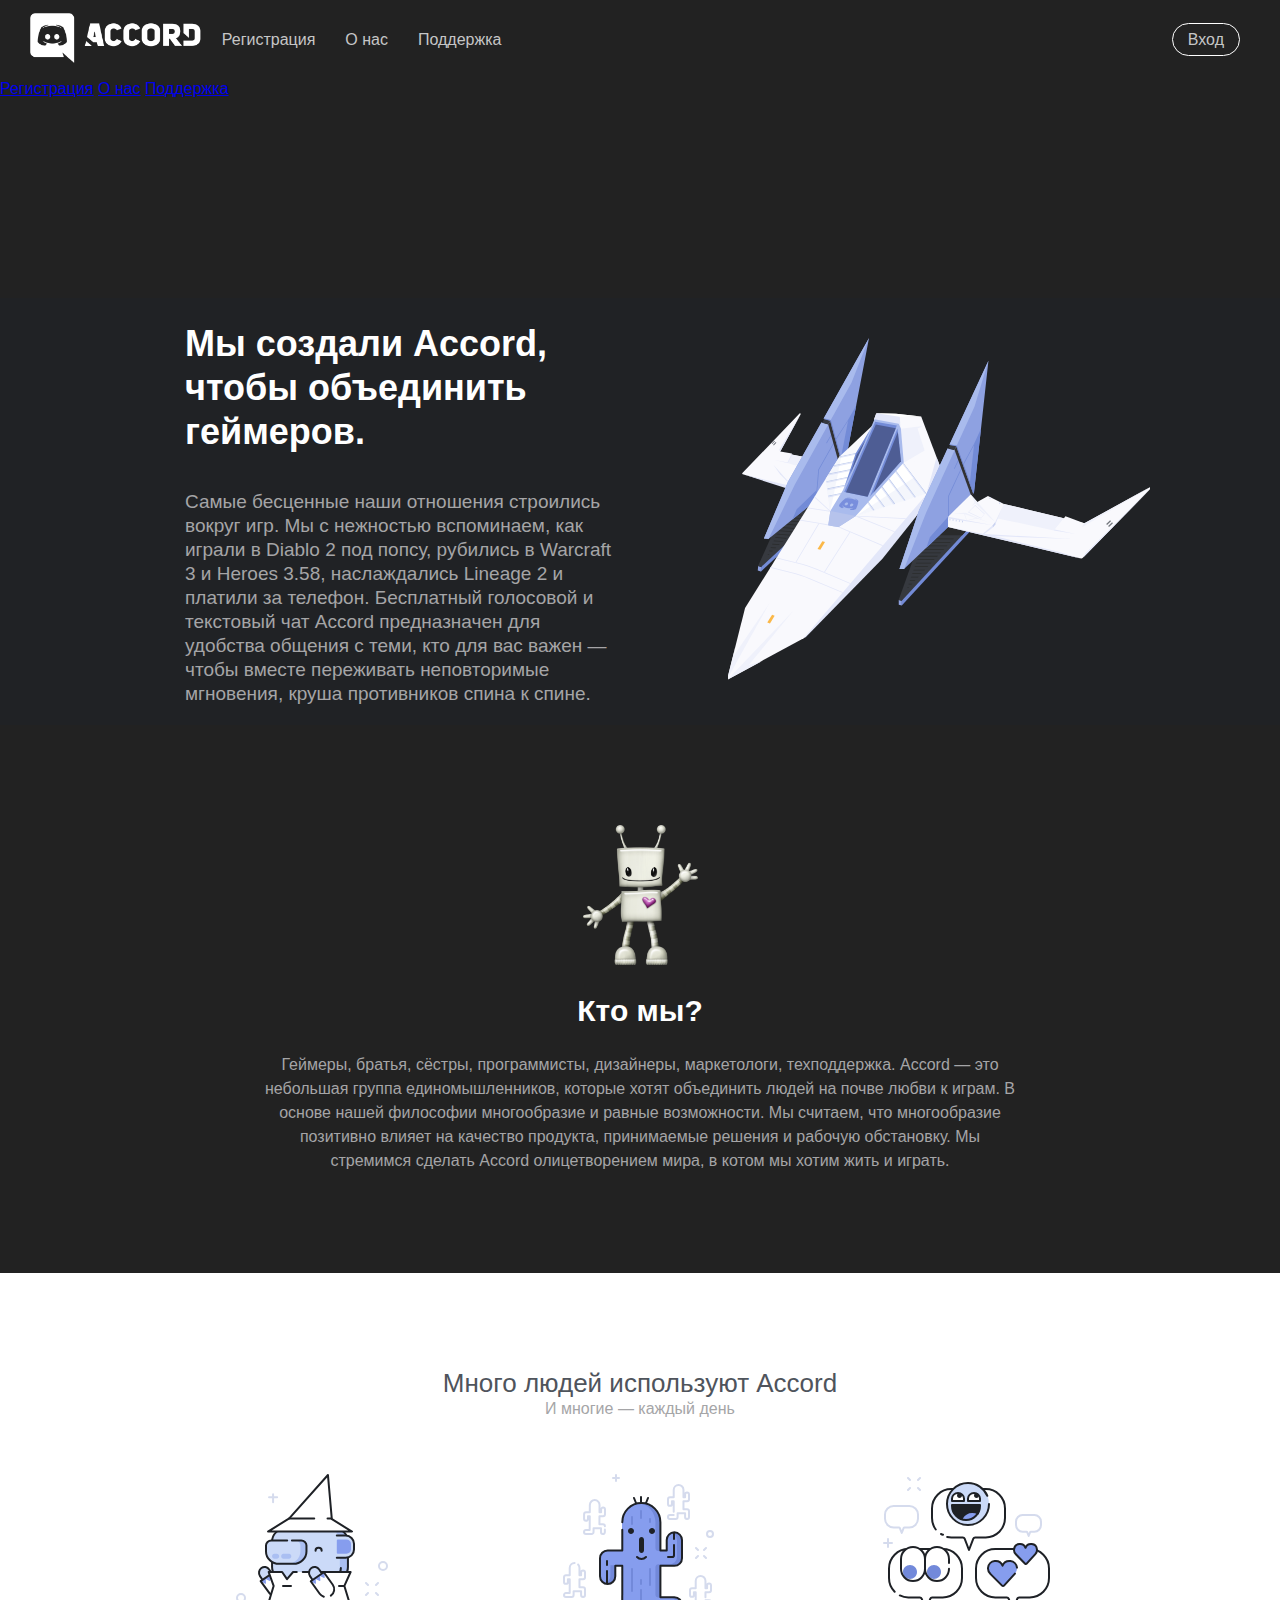
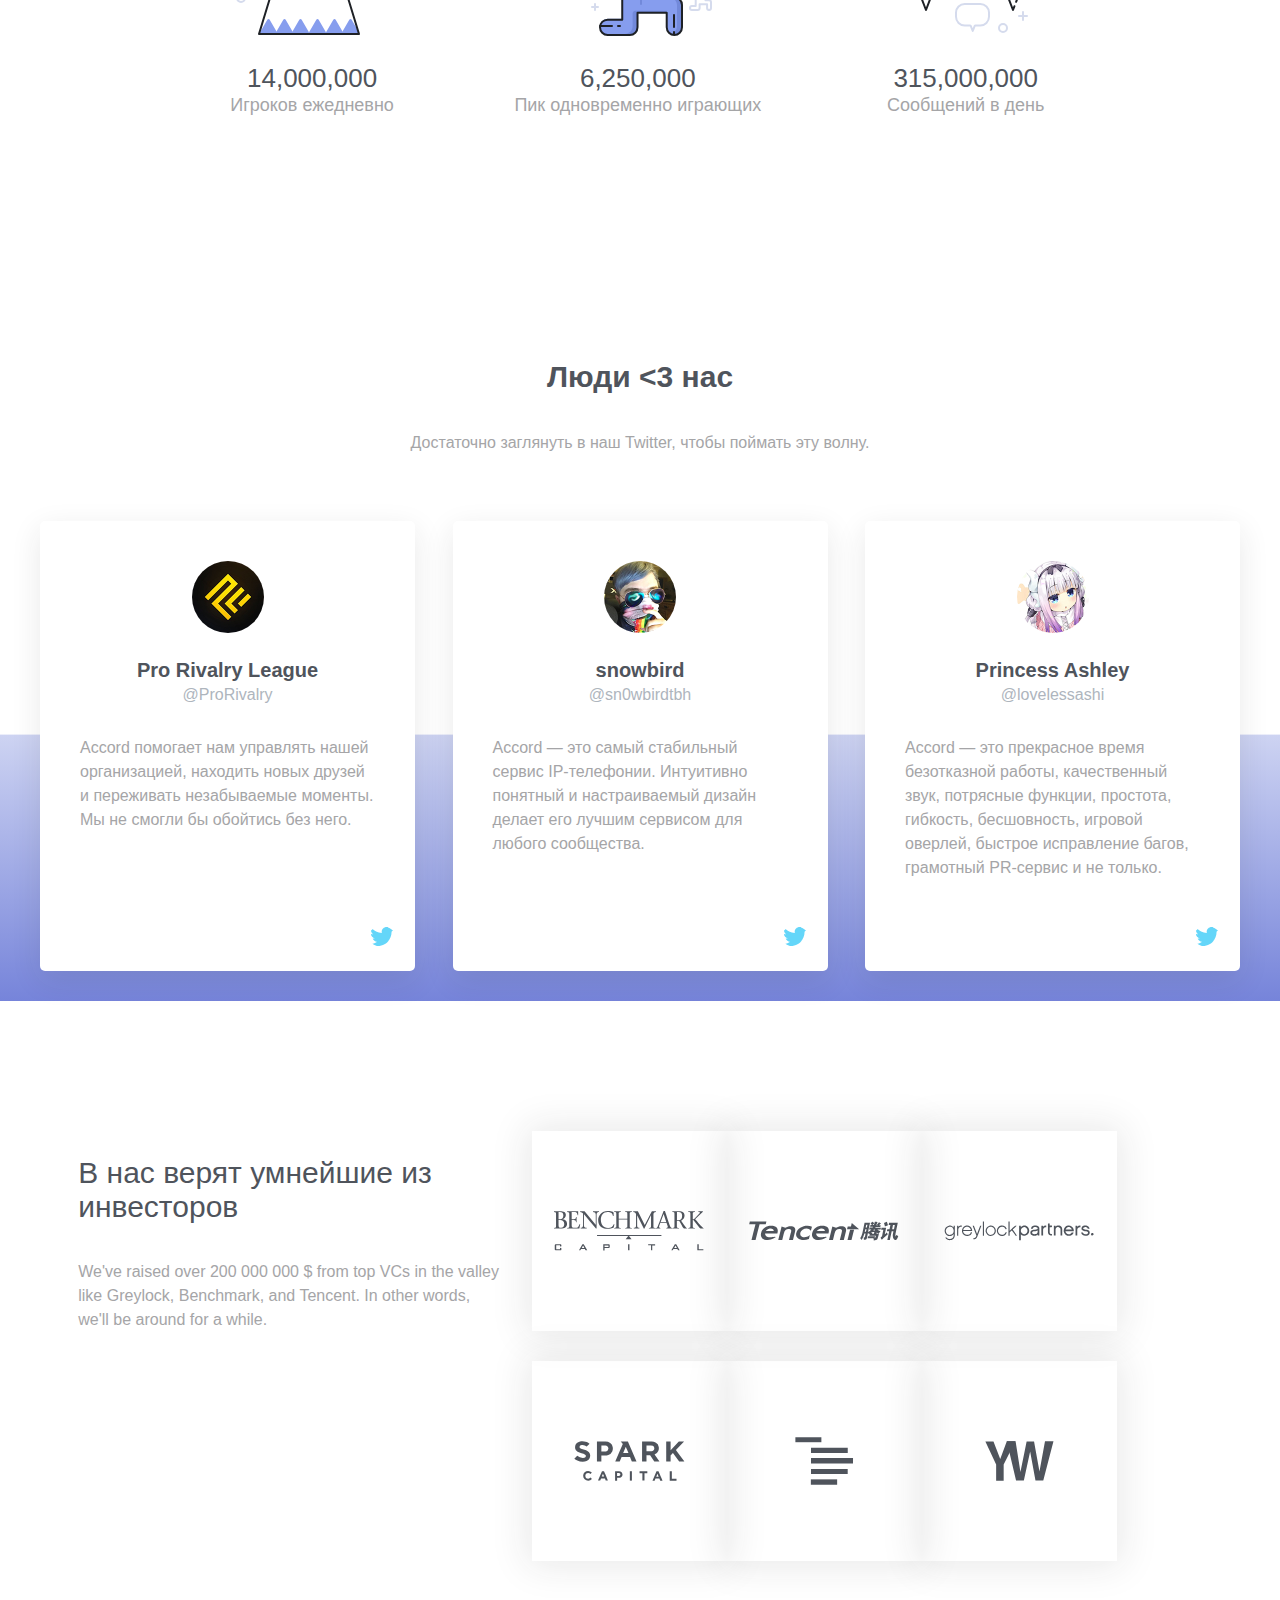
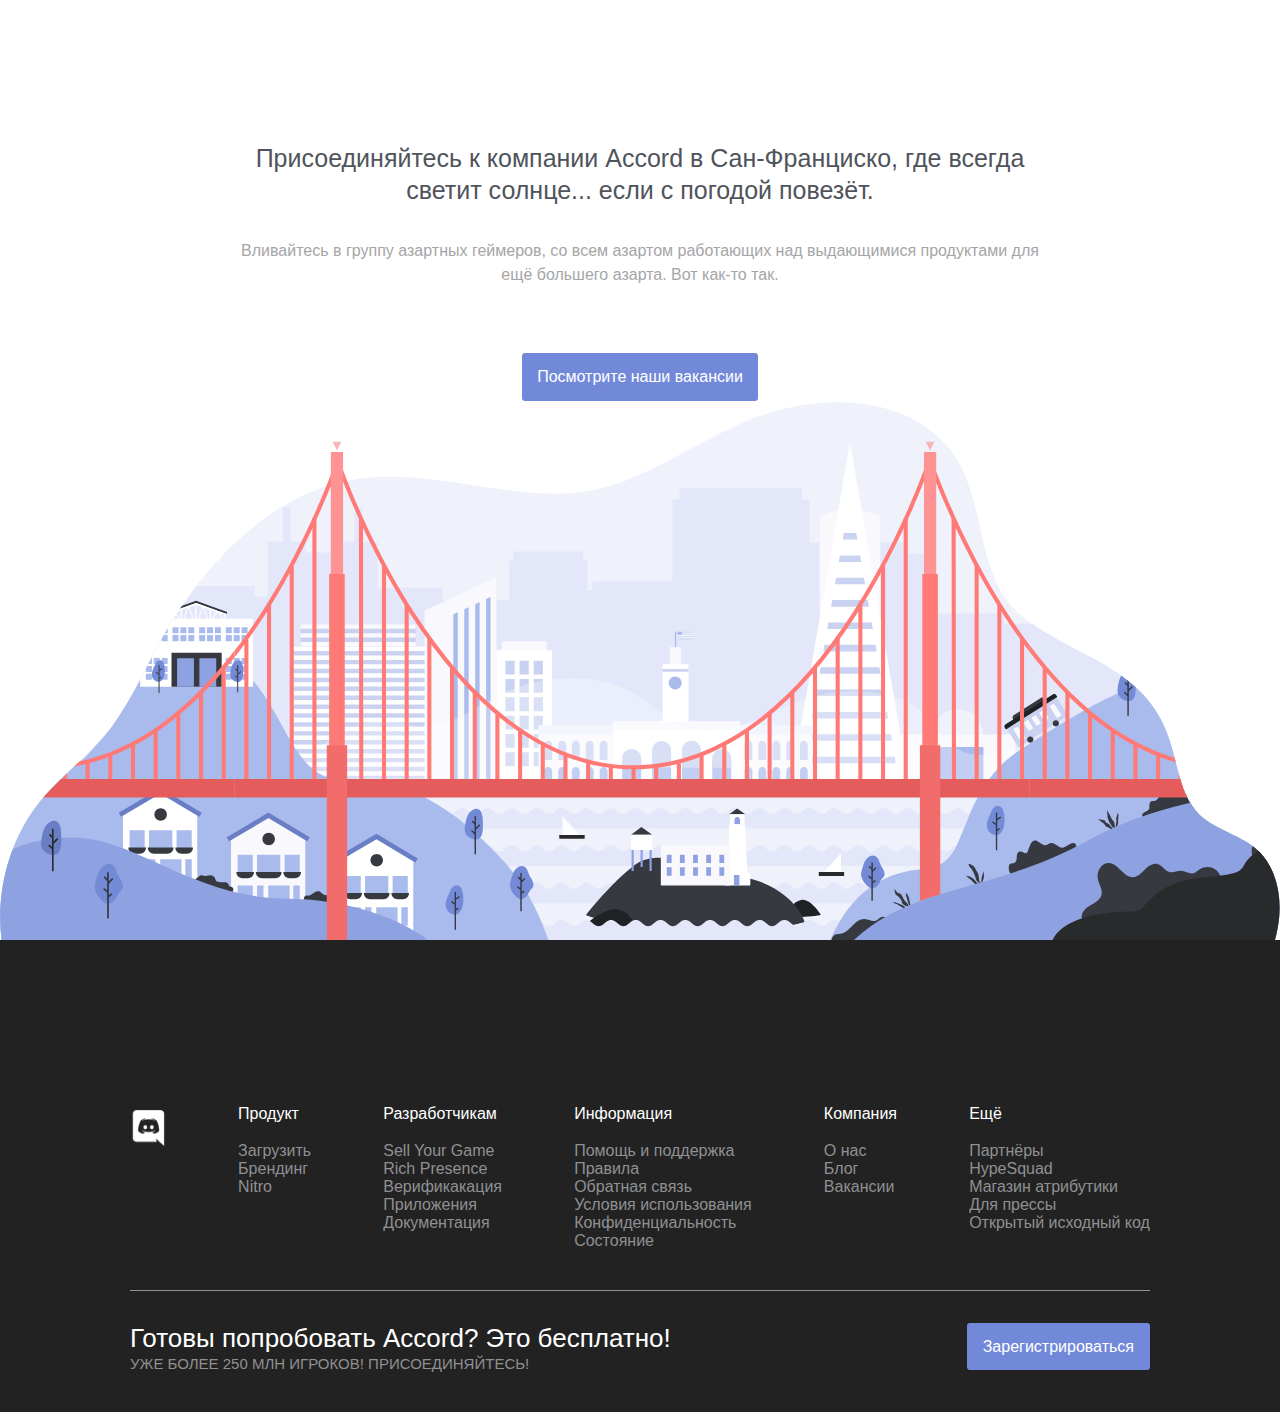
==== commit 718ba694: "last version" ====
--- a/about.html
+++ b/about.html
@@ -17,14 +17,15 @@
     <div class="square"></div>
     <header class="global-header">
         <div class="nav_panel">
-            <div class="nav_panel__child">
-                <img class="logo" src="img/default.png">
+            <div class="nav_panel__child img">
+                <a class="logo-container__link" title="Home" href="/index.html">
+                    <img class="logo" src="img/default.png">
+                </a>
             </div>
             <ul class="nav_panel__child navigation">
-                <li><a href="#">Загрузить</a></li>
-                <li><a href="#">Вакансии</a></li>
-                <li class="submenu"><a href="#">Разработчикам</a></li>
-                <li class="submenu"><a href="#">Поддержка</a></li>
+                <li><a href="registration.html">Регистрация</a></li>
+                <li><a href="about.html">О нас</a></li>
+                <li><a href="support.html">Поддержка</a></li>
             </ul>
             <div class="nav_panel__child share">
                 <a class="social social-tw" href="https://twitter.com/discordapp">
@@ -38,6 +39,17 @@
                 </a>
                 <a class="button_open" href="https://discordapp.com/channels/@me">Вход</a>
             </div>
+        </div>
+        <div id="top">
+            <a class="burger" href="#">
+                <span></span>
+            </a>
+            <div class="mobile-menu">
+                <a href="registration.html">Регистрация</a>
+                <a href="about.html">О нас</a>
+                <a href="support.html">Поддержка</a>
+            </div>
+
         </div>
     </header>
     <div class="what_for_section">
@@ -139,28 +151,28 @@
                 </div>
             </div>
         </div>
-        <div class="leave_it_here">
-            <h3>Мы просто оставим это здесь...</h3>
-        </div>
-        <div class="quotes">
-            <div class="quotes_child streamer">
-                <p>«Accord реально жгут во всём — от технологий до команды. Не терпится увидеть, что будет дальше».</p>
-                <div>ВЕДУЩИЙ СТРИМЕР TWITCH</div>
-                <div>LIRIK</div>
-            </div>
-            <div class="quotes_child moderator">
-                <p>«Наше тесное сообщество сложилось благодаря Accord —
-                    это был идеальный инструмент для нашего сплочения».</p>
-                <div>МОДЕРАТОР /R/OVERWATCH</div>
-                <div>WHYTRO</div>
-            </div>
-            <div class="quotes_child mashable">
-                <p>«Accord приобретает всё больший вес. С ним стоит познакомиться,
-                    если вы ищете новые способы связи с сообществами ваших любимых игр».</p>
-                <div>MASHABLE</div>
-                <div>ADAM ROSENBERG</div>
-            </div>
-        </div>
+        <!--        <div class="leave_it_here">-->
+        <!--            <h3>Мы просто оставим это здесь...</h3>-->
+        <!--        </div>-->
+        <!--        <div class="quotes">-->
+        <!--            <div class="quotes_child streamer">-->
+        <!--                <p>«Accord реально жгут во всём — от технологий до команды. Не терпится увидеть, что будет дальше».</p>-->
+        <!--                <div>ВЕДУЩИЙ СТРИМЕР TWITCH</div>-->
+        <!--                <div>LIRIK</div>-->
+        <!--            </div>-->
+        <!--            <div class="quotes_child moderator">-->
+        <!--                <p>«Наше тесное сообщество сложилось благодаря Accord —-->
+        <!--                    это был идеальный инструмент для нашего сплочения».</p>-->
+        <!--                <div>МОДЕРАТОР /R/OVERWATCH</div>-->
+        <!--                <div>WHYTRO</div>-->
+        <!--            </div>-->
+        <!--            <div class="quotes_child mashable">-->
+        <!--                <p>«Accord приобретает всё больший вес. С ним стоит познакомиться,-->
+        <!--                    если вы ищете новые способы связи с сообществами ваших любимых игр».</p>-->
+        <!--                <div>MASHABLE</div>-->
+        <!--                <div>ADAM ROSENBERG</div>-->
+        <!--            </div>-->
+        <!--        </div>-->
     </div>
 
     <div class="investors">
@@ -238,7 +250,7 @@
                 <a href="#">Документация</a>
             </div>
             <div class="footer_upper_child information"><p>Информация</p>
-                <a class="ghost" href="#">Помощь и поддержка</a>
+                <a href="support.html">Помощь и поддержка</a>
                 <a href="#">Правила</a>
                 <a href="#">Обратная связь</a>
                 <a href="#">Условия использования</a>
@@ -246,7 +258,7 @@
                 <a href="#">Состояние</a>
             </div>
             <div class="footer_upper_child company"><p>Компания</p>
-                <a class="ghost" href="about.html">О нас</a>
+                <a href="about.html">О нас</a>
                 <a href="#">Блог</a>
                 <a href="#">Вакансии</a>
             </div>
@@ -263,10 +275,14 @@
                 <h2 class="readyToJoin">Готовы попробовать Accord? Это бесплатно!</h2>
                 <h3 class="joinOtherPlayers">УЖЕ БОЛЕЕ 250 МЛН ИГРОКОВ! ПРИСОЕДИНЯЙТЕСЬ!</h3>
             </div>
-            <a class="button_registration ghost" href="//discordapp.com/register">Зарегистрироваться</a>
+            <a class="button_registration ghost" href="registration.html">Зарегистрироваться</a>
         </div>
     </footer>
 </main>
+<script
+        src="https://code.jquery.com/jquery-3.4.0.slim.js"
+        integrity="sha256-milezx5lakrZu0OP9b2QWFy1ft/UEUK6NH1Jqz8hUhQ="
+        crossorigin="anonymous"></script>
 <script src="../js/script.js"></script>
 </body>
 </html>--- a/css/app.css
+++ b/css/app.css
@@ -3,7 +3,7 @@
   justify-content: center;
   align-items: center; }
 
-.global-footer, .index_wrapper .main_section, .index_wrapper .main__upper, .about_wrapper .what_for_wrapper .what_for_text, .about_wrapper .who_we_are_wrapper, .about_wrapper .who_we_are_text, .about_wrapper .how_many_wrapper, .about_wrapper .how_many_text, .about_wrapper .statistic_child, .about_wrapper .reviews, .about_wrapper .reviews_wrapper, .about_wrapper .reviews_text, .about_wrapper .joinAccord_wrapper, .support_wrapper .help-center_wrapper, .support_wrapper .need-help {
+.global-footer, .index_wrapper .main_section, .index_wrapper .main__upper, .about_wrapper .what_for_wrapper .what_for_text, .about_wrapper .who_we_are_wrapper, .about_wrapper .who_we_are_text, .about_wrapper .how_many_wrapper, .about_wrapper .how_many_text, .about_wrapper .statistic_child, .about_wrapper .reviews, .about_wrapper .reviews_wrapper, .about_wrapper .reviews_text, .about_wrapper .joinAccord_wrapper, .registration-wrapper, .support_wrapper .help-center_wrapper, .support_wrapper .need-help {
   display: flex;
   justify-content: center;
   align-items: center;
@@ -14,7 +14,7 @@
   justify-content: space-between;
   align-items: center; }
 
-.about_wrapper .how_many_statistic, .about_wrapper .quotes, .support_wrapper .footer_wrapper__bottom {
+.about_wrapper .how_many_statistic, .support_wrapper .footer_wrapper__bottom {
   display: flex;
   justify-content: space-around;
   align-items: center; }
@@ -56,13 +56,17 @@
         .global-header .nav_panel .navigation li a {
           text-decoration: none;
           display: block;
-          color: #ffffff; }
+          color: #C6C6C7; }
+          .global-header .nav_panel .navigation li a:hover {
+            color: #ffffff; }
     .global-header .nav_panel .share {
       margin-left: auto; }
       .global-header .nav_panel .share a {
         text-decoration: none;
-        color: white;
+        color: #C6C6C7;
         margin-right: 10px; }
+        .global-header .nav_panel .share a:hover {
+          color: #ffffff; }
       @media (max-width: 768px) {
         .global-header .nav_panel .share {
           display: none; } }
@@ -114,29 +118,34 @@
     .global-header .nav_panel .burger.active span:after {
       transform: rotate(-45deg) translate(7px, -7px); }
     .global-header .nav_panel .mobile-menu {
-      position: fixed;
-      width: 175px;
-      top: 20px;
-      right: 20px;
-      display: none; }
-    .global-header .nav_panel .mobile-menu.active {
-      top: 20px;
-      right: 20px;
-      display: flex;
-      transition: 0.5s ease-in-out;
-      flex-direction: column;
-      justify-content: space-around;
-      align-items: center;
-      background: #ededed;
-      list-style-type: none;
-      -webkit-font-smoothing: antialiased;
-      transition: 0.5s ease-in-out; }
-    .global-header .nav_panel .mobile-menu a {
-      padding: 10px 0;
-      font-size: 22px;
-      text-decoration: none;
-      color: #232323;
-      transition: color 0.3s ease; }
+      position: absolute;
+      width: 100vw;
+      left: 0;
+      display: none;
+      border-top: 1px solid #5a5a5a; }
+      .global-header .nav_panel .mobile-menu.active {
+        top: 70px;
+        display: flex;
+        transition: 0.5s ease-in-out;
+        flex-direction: column;
+        justify-content: space-around;
+        align-items: center;
+        background: #202020;
+        line-height: 1.3;
+        list-style-type: none;
+        transition: 0.5s ease-in-out; }
+        .global-header .nav_panel .mobile-menu.active a {
+          padding: 10px 0;
+          font-size: 22px;
+          text-decoration: none;
+          color: #959595;
+          transition: color 0.3s ease;
+          border: 1px solid #5a5a5a;
+          width: 100vw;
+          text-align: center;
+          margin-top: -1px; }
+        .global-header .nav_panel .mobile-menu.active a:hover {
+          color: white; }
 
 .global-footer {
   width: 100%;
@@ -167,6 +176,8 @@
     .global-footer .footer_upper_child a {
       color: #909092;
       text-decoration: none; }
+      .global-footer .footer_upper_child a:hover {
+        color: white; }
     .global-footer .footer_upper_child p {
       color: white; }
     .global-footer .footer_upper_child .minilogo {
@@ -219,11 +230,11 @@
     color: white; }
     .global-footer .button_registration font {
       size: 15px; }
+    .global-footer .button_registration:hover {
+      transform: scale(0.9); }
     @media only screen and (min-width: 768px) and (max-width: 960px), (max-width: 767px) {
       .global-footer .button_registration {
         margin-top: 20px; } }
-  .global-footer .ghost {
-    color: ghostwhite !important; }
 
 h1 {
   font-size: 36px;
@@ -263,7 +274,8 @@
 .index_wrapper .main__upper {
   box-sizing: border-box;
   max-width: 800px;
-  margin-top: 50px; }
+  margin-top: 50px;
+  text-align: center; }
   @media (max-width: 768px) {
     .index_wrapper .main__upper {
       max-width: 700px;
@@ -292,6 +304,8 @@
     text-decoration: none;
     text-align: center;
     padding: 15px 15px; }
+    .index_wrapper .main__upper .button:hover {
+      transform: scale(0.9); }
     .index_wrapper .main__upper .button font {
       size: 10px; }
     @media (max-width: 768px) {
@@ -308,6 +322,7 @@
 .index_wrapper .main__bottom {
   position: relative;
   width: 100%;
+  max-width: 1366px;
   height: 650px;
   background: url("../img/elements/elements.png") no-repeat; }
   .index_wrapper .main__bottom img {
@@ -479,13 +494,12 @@
   height: 140px; }
 .about_wrapper .reviews {
   width: auto;
-  padding-bottom: 200px;
-  background: linear-gradient(#e3e7f8, #7289da) 0 0 no-repeat;
+  background: linear-gradient(#e3e7f8 50%, #7684da) 0 0 no-repeat;
   background-size: contain, 100%; }
 .about_wrapper .reviews_wrapper {
   width: 100%;
   background: linear-gradient(#fff, #fff) 0 0 no-repeat;
-  background-size: 100% 65%; }
+  background-size: 100% 60%; }
 .about_wrapper .reviews_text {
   text-align: center;
   margin-bottom: 50px; }
@@ -497,6 +511,7 @@
   @media only screen and (min-width: 768px) and (max-width: 960px), (max-width: 768px) {
     .about_wrapper .feedback {
       width: auto;
+      max-width: 745px;
       justify-content: space-around; } }
 .about_wrapper .feedback_child {
   display: flex;
@@ -530,42 +545,6 @@
     .about_wrapper .feedback_child a img {
       width: 26px;
       height: 21px; }
-.about_wrapper .leave_it_here {
-  align-self: flex-start; }
-  @media (max-width: 768px) {
-    .about_wrapper .leave_it_here {
-      align-self: center; } }
-  .about_wrapper .leave_it_here h3 {
-    color: white;
-    margin: 50px 20px; }
-    @media only screen and (min-width: 768px) and (max-width: 960px), (max-width: 768px) {
-      .about_wrapper .leave_it_here h3 {
-        margin-bottom: 20px; } }
-.about_wrapper .quotes {
-  box-sizing: border-box;
-  width: 100%;
-  padding: 0 20px; }
-  @media only screen and (min-width: 768px) and (max-width: 960px), (max-width: 768px) {
-    .about_wrapper .quotes {
-      flex-flow: row wrap;
-      justify-content: space-around; } }
-  .about_wrapper .quotes .quotes_child {
-    width: 33%; }
-    @media only screen and (min-width: 768px) and (max-width: 960px), (max-width: 768px) {
-      .about_wrapper .quotes .quotes_child {
-        width: 100%; } }
-    .about_wrapper .quotes .quotes_child p {
-      color: white;
-      margin-bottom: 45px; }
-      @media only screen and (min-width: 768px) and (max-width: 960px), (max-width: 768px) {
-        .about_wrapper .quotes .quotes_child p {
-          margin-bottom: 20px; } }
-    .about_wrapper .quotes .quotes_child div {
-      margin-bottom: 20px; }
-  .about_wrapper .quotes .moderator {
-    margin: 0 20px; }
-  .about_wrapper .quotes .mashable p {
-    margin-bottom: 25px; }
 .about_wrapper .investors {
   width: 100%;
   padding: 130px 0;
@@ -641,84 +620,100 @@
     background-color: #7289DA;
     border-radius: 3px;
     padding: 15px; }
+    .about_wrapper .joinAccord_wrapper .joinAccord_vacancies:hover {
+      transform: scale(0.9); }
     .about_wrapper .joinAccord_wrapper .joinAccord_vacancies a {
       text-decoration: none;
       color: white; }
   .about_wrapper .joinAccord_wrapper img {
     width: 100%; }
 
-.registration_wrapper {
-  width: auto;
-  height: 900px;
-  background: url("/img/solntse_gory_ozero_pejzazh.jpg") no-repeat; }
-  @media (max-width: 768px) {
-    .registration_wrapper {
-      height: 680px; } }
-  @media (max-width: 545px) {
-    .registration_wrapper {
-      height: 0px; } }
-  .registration_wrapper p {
-    font-size: 12px;
-    text-Transform: uppercase; }
-  .registration_wrapper h2 {
-    font-weight: 300; }
-  .registration_wrapper .logo {
-    height: 50px;
+.registration-wrapper {
+  width: 100%;
+  height: 100vh;
+  background: url("/img/reg_background.jpg") no-repeat;
+  background-size: cover; }
+  .registration-wrapper .logo-block {
     width: auto;
     position: absolute;
     top: 5%;
     left: 5%; }
-    @media (max-width: 545px) {
-      .registration_wrapper .logo {
+    @media (max-width: 480px) {
+      .registration-wrapper .logo-block {
         display: none; } }
-  .registration_wrapper .registration {
-    position: absolute;
-    left: 30%;
-    top: 30%;
+    .registration-wrapper .logo-block__img {
+      height: 50px; }
+  .registration-wrapper .registration {
     width: 480px;
-    height: 460px;
     box-sizing: border-box;
-    padding: 10px;
     background: #36393F;
-    border-radius: 3px; }
-    @media only screen and (min-width: 768px) and (max-width: 960px), (max-width: 768px) {
-      .registration_wrapper .registration {
-        left: 20%;
-        top: 20%; } }
-    @media (max-width: 545px) {
-      .registration_wrapper .registration {
+    color: #72767d;
+    padding: 40px;
+    font-size: 18px;
+    border-radius: 5px;
+    box-shadow: 0 2px 10px 0 rgba(0, 0, 0, 0.2); }
+    @media (max-width: 480px) {
+      .registration-wrapper .registration {
         width: 100%;
         height: auto;
         position: inherit; } }
-  .registration_wrapper .registration_form {
+    @media (max-width: 375px) {
+      .registration-wrapper .registration {
+        padding: 15px; } }
+  .registration-wrapper .registration-form {
     display: flex;
     flex-direction: column;
-    justify-content: flex-start;
-    align-items: center; }
-  .registration_wrapper input {
-    box-sizing: border-box;
-    width: 400px;
-    border: none;
-    border-radius: 3px;
-    padding: 10px; }
-    @media (max-width: 545px) {
-      .registration_wrapper input {
-        width: 300px; } }
-  .registration_wrapper .fields {
-    margin-bottom: 25px; }
-  .registration_wrapper #continue {
-    color: white;
-    background: #7289DA;
-    font-weight: 500;
-    font-size: 16px;
-    margin-bottom: 15px; }
-  .registration_wrapper .already_registered {
-    align-self: flex-start;
-    margin-left: 32px; }
-  .registration_wrapper a {
-    text-decoration: none;
-    color: #7289DA;
-    font-size: 14px; }
+    justify-content: center;
+    align-items: flex-start; }
+    .registration-wrapper .registration-form__title {
+      font-size: 24px;
+      font-weight: 300;
+      margin: 0 auto 40px;
+      color: white; }
+      @media (max-width: 375px) {
+        .registration-wrapper .registration-form__title {
+          font-size: 18px;
+          margin: 0 auto 15px; } }
+    .registration-wrapper .registration-form__label {
+      font-size: 12px;
+      text-transform: uppercase;
+      margin-bottom: 10px;
+      color: #B9BBBE; }
+      @media (max-width: 375px) {
+        .registration-wrapper .registration-form__label {
+          font-size: 10px; } }
+    .registration-wrapper .registration-form__input {
+      box-sizing: border-box;
+      width: 100%;
+      border: 1px solid black;
+      border-radius: 3px;
+      outline: none;
+      padding: 10px;
+      margin-bottom: 10px;
+      font-size: 14px;
+      background: #303338; }
+    .registration-wrapper .registration-form__input_submit {
+      width: 100%;
+      border: none;
+      border-radius: 3px;
+      color: white;
+      background: #7289DA;
+      font-weight: 500;
+      font-size: 16px;
+      padding: 12px 0;
+      margin: 5px 0; }
+    .registration-wrapper .registration-form__link {
+      align-self: flex-start;
+      margin: 5px 0;
+      text-decoration: none;
+      color: #7289DA;
+      font-size: 14px; }
+    .registration-wrapper .registration-form__terms {
+      color: #72767D;
+      font-size: 10px;
+      margin: 5px 0; }
+      .registration-wrapper .registration-form__terms .span-link {
+        font-size: 10px; }
 
 .support_wrapper {
   background: white; }
@@ -739,6 +734,8 @@
         color: #7289DA;
         text-decoration: none;
         margin-right: 20px; }
+        .support_wrapper .header_wrapper .navigation__link:hover {
+          color: #88b0da; }
   .support_wrapper .help-center {
     background: url("/img/fon-support.png") no-repeat;
     background-size: cover;
@@ -810,9 +807,9 @@
       height: 1px;
       border: none;
       background-color: #99aab5;
-      opacity: .5;
+      opacity: 0.5;
       width: 50px;
-      margin: -6px auto 20px; }
+      margin: 10px auto 15px; }
   .support_wrapper .blocks__child img {
     width: 106px;
     height: auto; }
@@ -822,26 +819,20 @@
     margin-top: 120px; }
     .support_wrapper .tweet-us a {
       text-decoration: none; }
-    .support_wrapper .tweet-us .twitter-btn {
-      text-transform: uppercase;
-      font-weight: 600;
-      padding: 8px 4px 8px 28px;
-      color: white;
-      background-color: #55acee;
-      width: 136px;
-      margin: 0 auto;
-      border-radius: 3px;
-      position: relative; }
-    .support_wrapper .tweet-us .twitter-btn:before {
-      background: url(/img/twitter-white.png);
-      background-size: 16px;
-      margin-right: 24px;
-      width: 16px;
-      height: 16px;
-      content: "";
-      position: absolute;
-      left: 14px;
-      top: 11px; }
+      .support_wrapper .tweet-us a .twitter-btn {
+        text-transform: uppercase;
+        font-weight: 600;
+        padding: 10px 0;
+        color: white;
+        background-color: #55acee;
+        width: 136px;
+        margin: 0 auto;
+        border-radius: 3px;
+        position: relative; }
+        .support_wrapper .tweet-us a .twitter-btn:hover {
+          transform: scale(0.9); }
+        .support_wrapper .tweet-us a .twitter-btn i {
+          margin-right: 5px; }
   .support_wrapper .footer {
     background: url("/img/fon-with-elements.png") repeat;
     background-size: contain;
